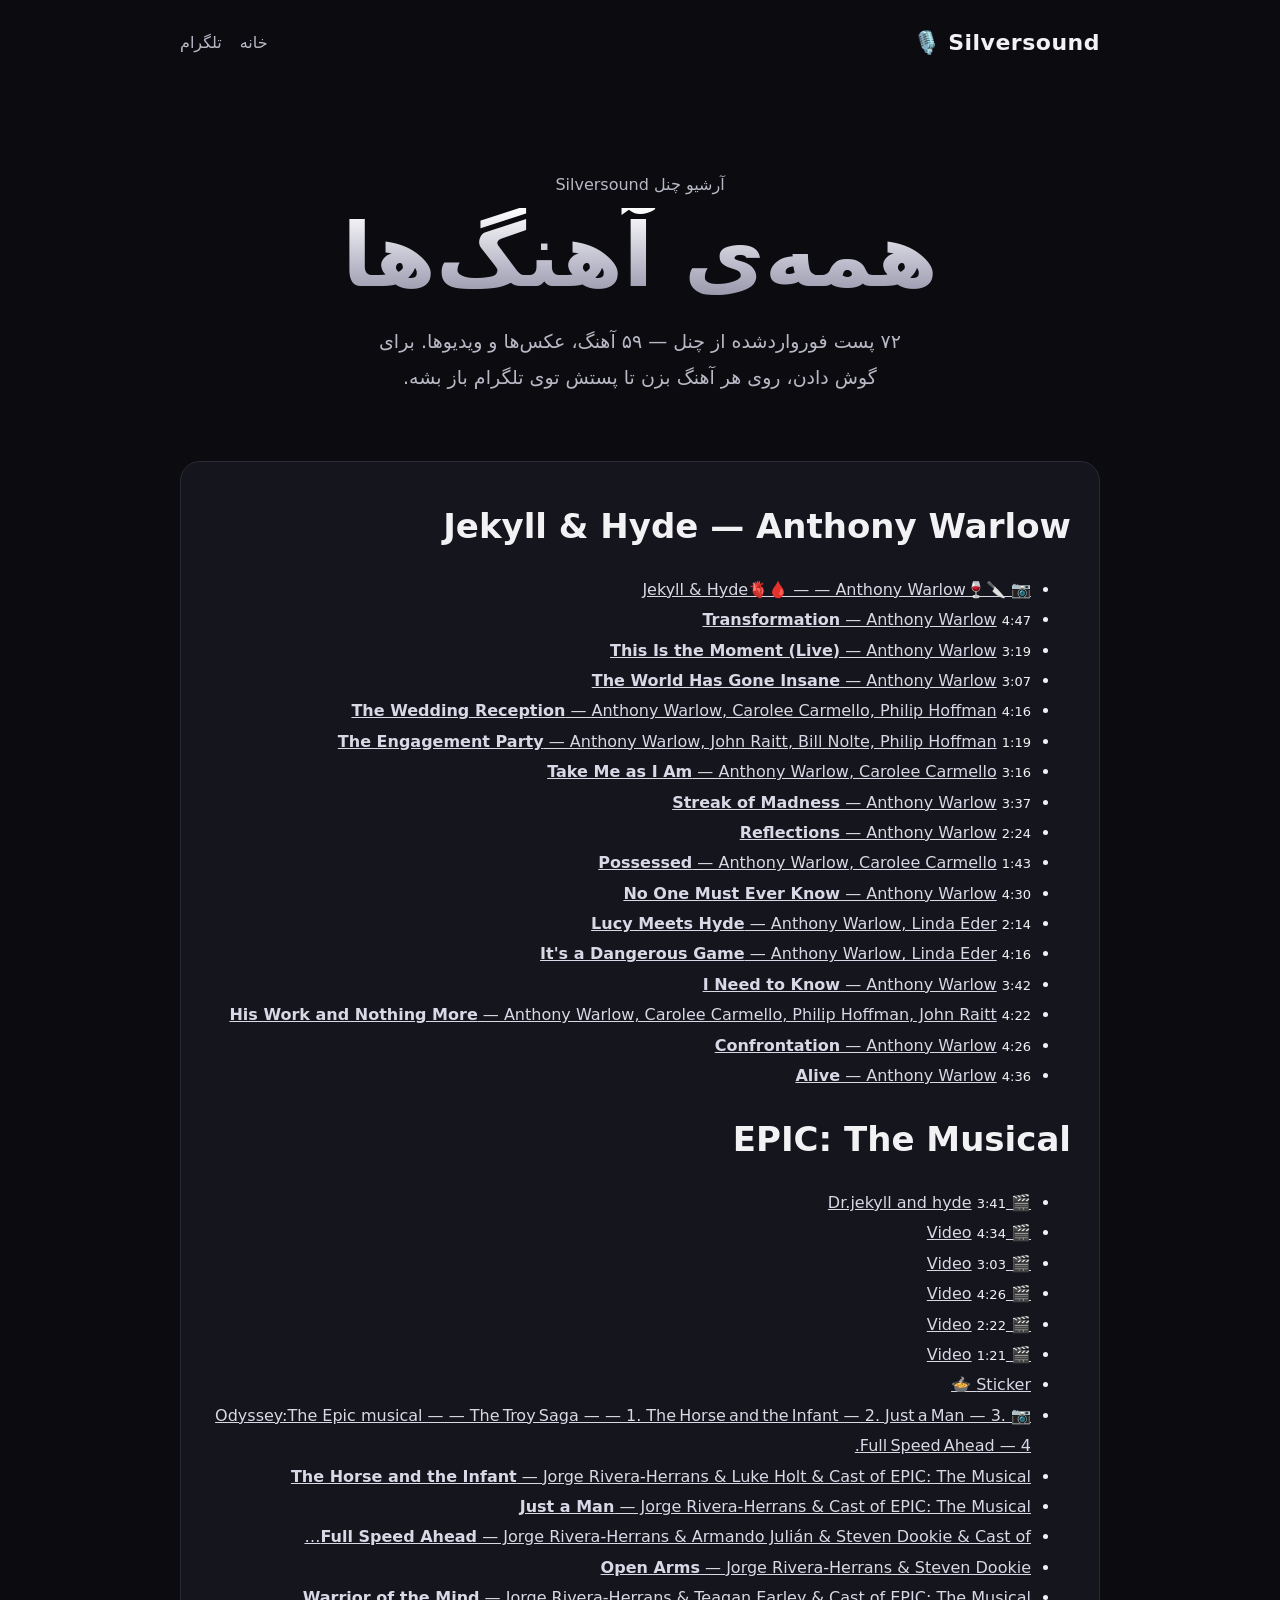
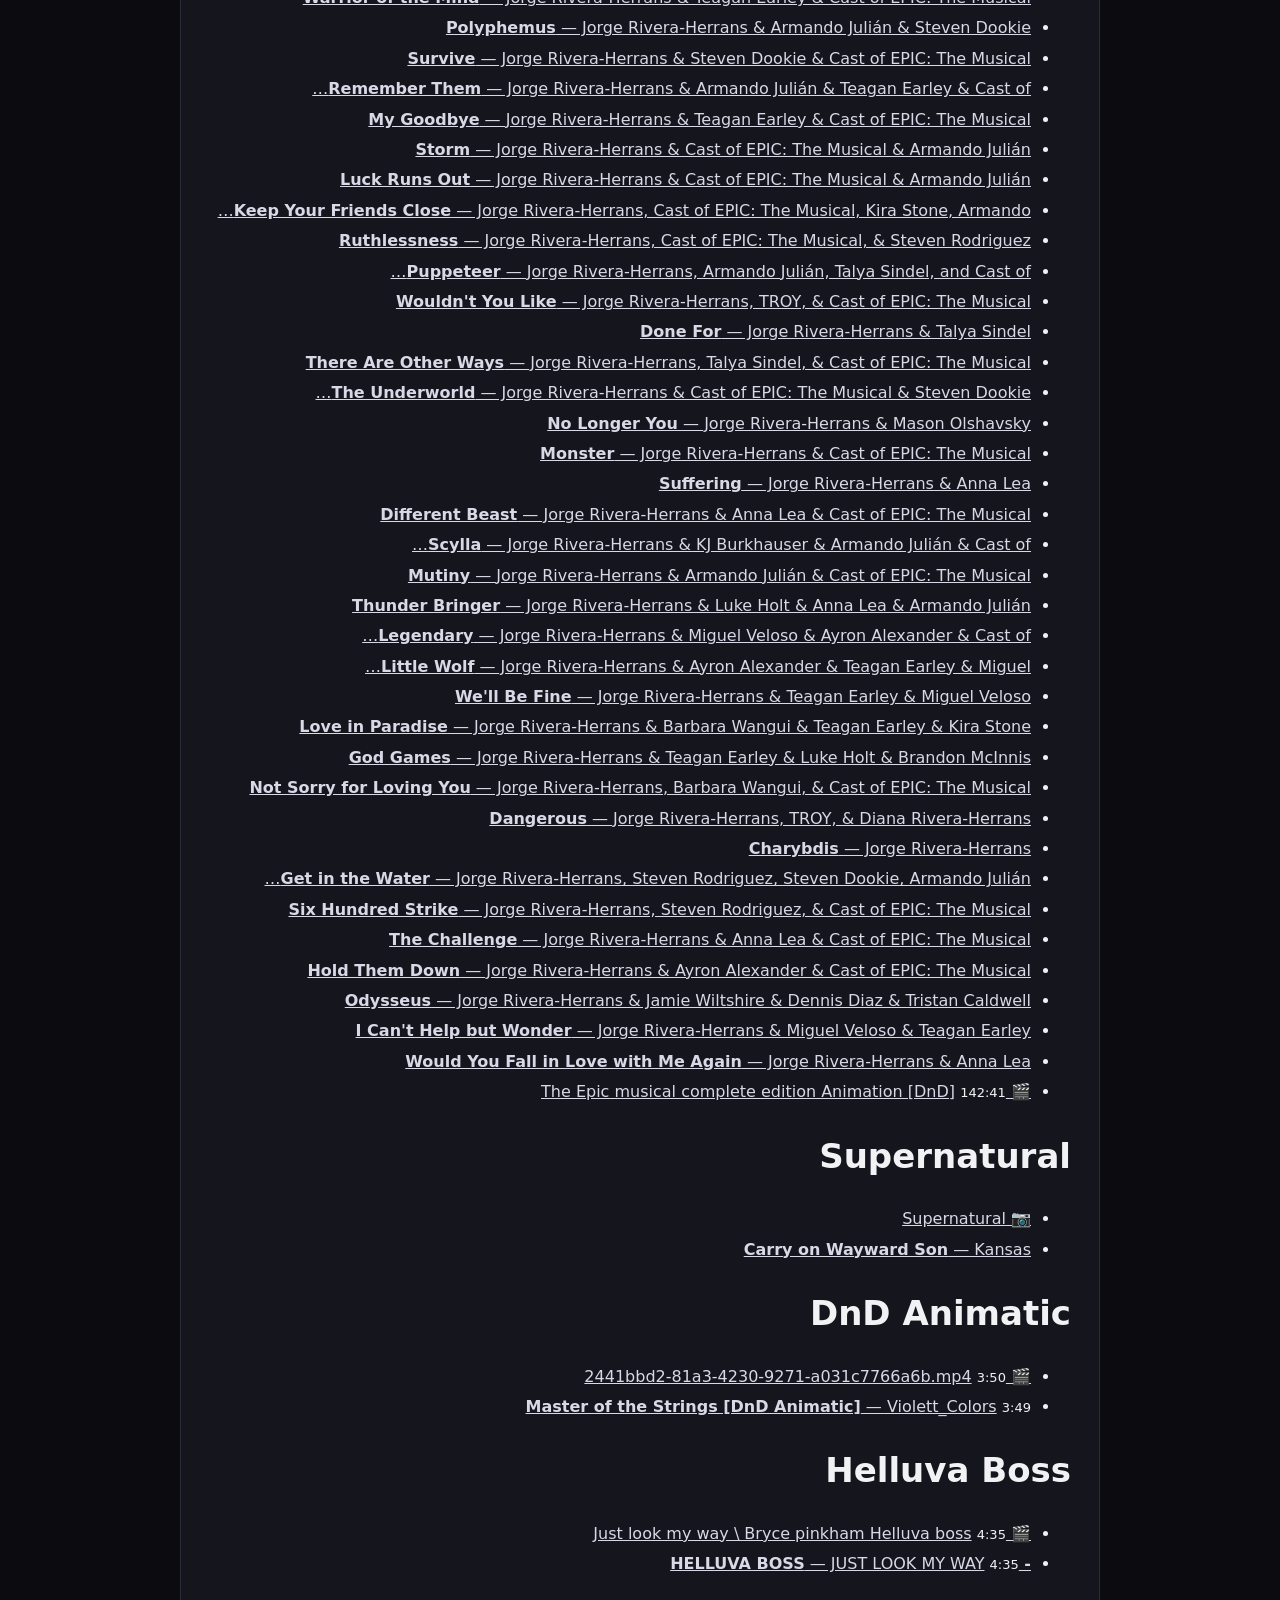
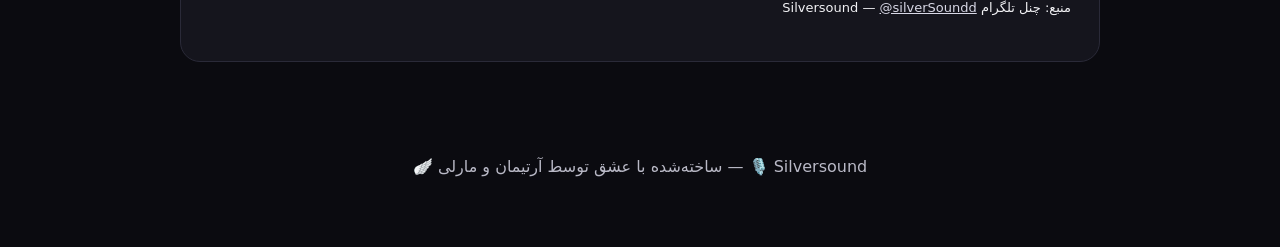
==== archive.html @ d31b0540 "Add Silversound archive: 72 channel posts, 59 songs" ====
<!DOCTYPE html>
<html lang="fa" dir="rtl">
<head>
  <meta charset="UTF-8">
  <meta name="viewport" content="width=device-width, initial-scale=1.0">
  <title>آرشیو Silversound 🎙️ — همه‌ی آهنگ‌های چنل</title>
  <meta name="description" content="Archive of Silversound Telegram channel: Jekyll & Hyde, EPIC: The Musical, Supernatural, Helluva Boss and more.">
  <link rel="stylesheet" href="styles.css">
</head>
<body>
  <header class="top">
    <div class="brand">Silversound <span>🎙️</span></div>
    <nav>
      <a href="index.html">خانه</a>
      <a href="https://t.me/silverSoundd" target="_blank" rel="noopener">تلگرام</a>
    </nav>
  </header>
  <main>
    <section class="hero">
      <p class="eyebrow">آرشیو چنل Silversound</p>
      <h1>همه‌ی آهنگ‌ها</h1>
      <p class="tagline">۷۲ پست فورواردشده از چنل — ۵۹ آهنگ، عکس‌ها و ویدیوها. برای گوش دادن، روی هر آهنگ بزن تا پستش توی تلگرام باز بشه.</p>
    </section>
    <section class="card">
<h2>Jekyll &amp; Hyde — Anthony Warlow</h2>
<ul class="songs">
<li><a href="https://t.me/silverSoundd/84" target="_blank" rel="noopener">📷 🔪🍷Jekyll &amp; Hyde🫀🩸 —  — Anthony Warlow</a></li>
<li><a href="https://t.me/silverSoundd/85" target="_blank" rel="noopener"><strong>Transformation</strong> — Anthony Warlow</a> <span class="muted">4:47</span></li>
<li><a href="https://t.me/silverSoundd/86" target="_blank" rel="noopener"><strong>This Is the Moment (Live)</strong> — Anthony Warlow</a> <span class="muted">3:19</span></li>
<li><a href="https://t.me/silverSoundd/87" target="_blank" rel="noopener"><strong>The World Has Gone Insane</strong> — Anthony Warlow</a> <span class="muted">3:07</span></li>
<li><a href="https://t.me/silverSoundd/88" target="_blank" rel="noopener"><strong>The Wedding Reception</strong> — Anthony Warlow, Carolee Carmello, Philip Hoffman</a> <span class="muted">4:16</span></li>
<li><a href="https://t.me/silverSoundd/89" target="_blank" rel="noopener"><strong>The Engagement Party</strong> — Anthony Warlow, John Raitt, Bill Nolte, Philip Hoffman</a> <span class="muted">1:19</span></li>
<li><a href="https://t.me/silverSoundd/90" target="_blank" rel="noopener"><strong>Take Me as I Am</strong> — Anthony Warlow, Carolee Carmello</a> <span class="muted">3:16</span></li>
<li><a href="https://t.me/silverSoundd/91" target="_blank" rel="noopener"><strong>Streak of Madness</strong> — Anthony Warlow</a> <span class="muted">3:37</span></li>
<li><a href="https://t.me/silverSoundd/92" target="_blank" rel="noopener"><strong>Reflections</strong> — Anthony Warlow</a> <span class="muted">2:24</span></li>
<li><a href="https://t.me/silverSoundd/93" target="_blank" rel="noopener"><strong>Possessed</strong> — Anthony Warlow, Carolee Carmello</a> <span class="muted">1:43</span></li>
<li><a href="https://t.me/silverSoundd/94" target="_blank" rel="noopener"><strong>No One Must Ever Know</strong> — Anthony Warlow</a> <span class="muted">4:30</span></li>
<li><a href="https://t.me/silverSoundd/95" target="_blank" rel="noopener"><strong>Lucy Meets Hyde</strong> — Anthony Warlow, Linda Eder</a> <span class="muted">2:14</span></li>
<li><a href="https://t.me/silverSoundd/96" target="_blank" rel="noopener"><strong>It&#x27;s a Dangerous Game</strong> — Anthony Warlow, Linda Eder</a> <span class="muted">4:16</span></li>
<li><a href="https://t.me/silverSoundd/97" target="_blank" rel="noopener"><strong>I Need to Know</strong> — Anthony Warlow</a> <span class="muted">3:42</span></li>
<li><a href="https://t.me/silverSoundd/98" target="_blank" rel="noopener"><strong>His Work and Nothing More</strong> — Anthony Warlow, Carolee Carmello, Philip Hoffman, John Raitt</a> <span class="muted">4:22</span></li>
<li><a href="https://t.me/silverSoundd/99" target="_blank" rel="noopener"><strong>Confrontation</strong> — Anthony Warlow</a> <span class="muted">4:26</span></li>
<li><a href="https://t.me/silverSoundd/100" target="_blank" rel="noopener"><strong>Alive</strong> — Anthony Warlow</a> <span class="muted">4:36</span></li>
</ul>
<h2>EPIC: The Musical</h2>
<ul class="songs">
<li><a href="https://t.me/silverSoundd/102" target="_blank" rel="noopener">🎬 Dr.jekyll and hyde</a> <span class="muted">3:41</span></li>
<li><a href="https://t.me/silverSoundd/103" target="_blank" rel="noopener">🎬 Video</a> <span class="muted">4:34</span></li>
<li><a href="https://t.me/silverSoundd/104" target="_blank" rel="noopener">🎬 Video</a> <span class="muted">3:03</span></li>
<li><a href="https://t.me/silverSoundd/105" target="_blank" rel="noopener">🎬 Video</a> <span class="muted">4:26</span></li>
<li><a href="https://t.me/silverSoundd/106" target="_blank" rel="noopener">🎬 Video</a> <span class="muted">2:22</span></li>
<li><a href="https://t.me/silverSoundd/107" target="_blank" rel="noopener">🎬 Video</a> <span class="muted">1:21</span></li>
<li><a href="https://t.me/silverSoundd/108" target="_blank" rel="noopener">Sticker 🍲</a></li>
<li><a href="https://t.me/silverSoundd/109" target="_blank" rel="noopener">📷 Odyssey:The Epic musical  —  — The Troy Saga —  — 1. The Horse and the Infant — 2. Just a Man — 3. Full Speed Ahead — 4.</a></li>
<li><a href="https://t.me/silverSoundd/110" target="_blank" rel="noopener"><strong>The Horse and the Infant</strong> — Jorge Rivera-Herrans &amp; Luke Holt &amp; Cast of EPIC: The Musical</a> <span class="muted"></span></li>
<li><a href="https://t.me/silverSoundd/111" target="_blank" rel="noopener"><strong>Just a Man</strong> — Jorge Rivera-Herrans &amp; Cast of EPIC: The Musical</a> <span class="muted"></span></li>
<li><a href="https://t.me/silverSoundd/112" target="_blank" rel="noopener"><strong>Full Speed Ahead</strong> — Jorge Rivera-Herrans &amp; Armando Julián &amp; Steven Dookie &amp; Cast of…</a> <span class="muted"></span></li>
<li><a href="https://t.me/silverSoundd/113" target="_blank" rel="noopener"><strong>Open Arms</strong> — Jorge Rivera-Herrans &amp; Steven Dookie</a> <span class="muted"></span></li>
<li><a href="https://t.me/silverSoundd/114" target="_blank" rel="noopener"><strong>Warrior of the Mind</strong> — Jorge Rivera-Herrans &amp; Teagan Earley &amp; Cast of EPIC: The Musical</a> <span class="muted"></span></li>
<li><a href="https://t.me/silverSoundd/115" target="_blank" rel="noopener"><strong>Polyphemus</strong> — Jorge Rivera-Herrans &amp; Armando Julián &amp; Steven Dookie</a> <span class="muted"></span></li>
<li><a href="https://t.me/silverSoundd/116" target="_blank" rel="noopener"><strong>Survive</strong> — Jorge Rivera-Herrans &amp; Steven Dookie &amp; Cast of EPIC: The Musical</a> <span class="muted"></span></li>
<li><a href="https://t.me/silverSoundd/117" target="_blank" rel="noopener"><strong>Remember Them</strong> — Jorge Rivera-Herrans &amp; Armando Julián &amp; Teagan Earley &amp; Cast of…</a> <span class="muted"></span></li>
<li><a href="https://t.me/silverSoundd/118" target="_blank" rel="noopener"><strong>My Goodbye</strong> — Jorge Rivera-Herrans &amp; Teagan Earley &amp; Cast of EPIC: The Musical</a> <span class="muted"></span></li>
<li><a href="https://t.me/silverSoundd/119" target="_blank" rel="noopener"><strong>Storm</strong> — Jorge Rivera-Herrans &amp; Cast of EPIC: The Musical &amp; Armando Julián</a> <span class="muted"></span></li>
<li><a href="https://t.me/silverSoundd/120" target="_blank" rel="noopener"><strong>Luck Runs Out</strong> — Jorge Rivera-Herrans &amp; Cast of EPIC: The Musical &amp; Armando Julián</a> <span class="muted"></span></li>
<li><a href="https://t.me/silverSoundd/121" target="_blank" rel="noopener"><strong>Keep Your Friends Close</strong> — Jorge Rivera-Herrans, Cast of EPIC: The Musical, Kira Stone, Armando…</a> <span class="muted"></span></li>
<li><a href="https://t.me/silverSoundd/122" target="_blank" rel="noopener"><strong>Ruthlessness</strong> — Jorge Rivera-Herrans, Cast of EPIC: The Musical, &amp; Steven Rodriguez</a> <span class="muted"></span></li>
<li><a href="https://t.me/silverSoundd/123" target="_blank" rel="noopener"><strong>Puppeteer</strong> — Jorge Rivera-Herrans, Armando Julián, Talya Sindel, and Cast of…</a> <span class="muted"></span></li>
<li><a href="https://t.me/silverSoundd/124" target="_blank" rel="noopener"><strong>Wouldn&#x27;t You Like</strong> — Jorge Rivera-Herrans, TROY, &amp; Cast of EPIC: The Musical</a> <span class="muted"></span></li>
<li><a href="https://t.me/silverSoundd/125" target="_blank" rel="noopener"><strong>Done For</strong> — Jorge Rivera-Herrans &amp; Talya Sindel</a> <span class="muted"></span></li>
<li><a href="https://t.me/silverSoundd/126" target="_blank" rel="noopener"><strong>There Are Other Ways</strong> — Jorge Rivera-Herrans, Talya Sindel, &amp; Cast of EPIC: The Musical</a> <span class="muted"></span></li>
<li><a href="https://t.me/silverSoundd/127" target="_blank" rel="noopener"><strong>The Underworld</strong> — Jorge Rivera-Herrans &amp; Cast of EPIC: The Musical &amp; Steven Dookie…</a> <span class="muted"></span></li>
<li><a href="https://t.me/silverSoundd/128" target="_blank" rel="noopener"><strong>No Longer You</strong> — Jorge Rivera-Herrans &amp; Mason Olshavsky</a> <span class="muted"></span></li>
<li><a href="https://t.me/silverSoundd/129" target="_blank" rel="noopener"><strong>Monster</strong> — Jorge Rivera-Herrans &amp; Cast of EPIC: The Musical</a> <span class="muted"></span></li>
<li><a href="https://t.me/silverSoundd/130" target="_blank" rel="noopener"><strong>Suffering</strong> — Jorge Rivera-Herrans &amp; Anna Lea</a> <span class="muted"></span></li>
<li><a href="https://t.me/silverSoundd/131" target="_blank" rel="noopener"><strong>Different Beast</strong> — Jorge Rivera-Herrans &amp; Anna Lea &amp; Cast of EPIC: The Musical</a> <span class="muted"></span></li>
<li><a href="https://t.me/silverSoundd/132" target="_blank" rel="noopener"><strong>Scylla</strong> — Jorge Rivera-Herrans &amp; KJ Burkhauser &amp; Armando Julián &amp; Cast of…</a> <span class="muted"></span></li>
<li><a href="https://t.me/silverSoundd/133" target="_blank" rel="noopener"><strong>Mutiny</strong> — Jorge Rivera-Herrans &amp; Armando Julián &amp; Cast of EPIC: The Musical</a> <span class="muted"></span></li>
<li><a href="https://t.me/silverSoundd/134" target="_blank" rel="noopener"><strong>Thunder Bringer</strong> — Jorge Rivera-Herrans &amp; Luke Holt &amp; Anna Lea &amp; Armando Julián</a> <span class="muted"></span></li>
<li><a href="https://t.me/silverSoundd/135" target="_blank" rel="noopener"><strong>Legendary</strong> — Jorge Rivera-Herrans &amp; Miguel Veloso &amp; Ayron Alexander &amp; Cast of…</a> <span class="muted"></span></li>
<li><a href="https://t.me/silverSoundd/136" target="_blank" rel="noopener"><strong>Little Wolf</strong> — Jorge Rivera-Herrans &amp; Ayron Alexander &amp; Teagan Earley &amp; Miguel…</a> <span class="muted"></span></li>
<li><a href="https://t.me/silverSoundd/137" target="_blank" rel="noopener"><strong>We&#x27;ll Be Fine</strong> — Jorge Rivera-Herrans &amp; Teagan Earley &amp; Miguel Veloso</a> <span class="muted"></span></li>
<li><a href="https://t.me/silverSoundd/138" target="_blank" rel="noopener"><strong>Love in Paradise</strong> — Jorge Rivera-Herrans &amp; Barbara Wangui &amp; Teagan Earley &amp; Kira Stone</a> <span class="muted"></span></li>
<li><a href="https://t.me/silverSoundd/139" target="_blank" rel="noopener"><strong>God Games</strong> — Jorge Rivera-Herrans &amp; Teagan Earley &amp; Luke Holt &amp; Brandon McInnis</a> <span class="muted"></span></li>
<li><a href="https://t.me/silverSoundd/140" target="_blank" rel="noopener"><strong>Not Sorry for Loving You</strong> — Jorge Rivera-Herrans, Barbara Wangui, &amp; Cast of EPIC: The Musical</a> <span class="muted"></span></li>
<li><a href="https://t.me/silverSoundd/141" target="_blank" rel="noopener"><strong>Dangerous</strong> — Jorge Rivera-Herrans, TROY, &amp; Diana Rivera-Herrans</a> <span class="muted"></span></li>
<li><a href="https://t.me/silverSoundd/142" target="_blank" rel="noopener"><strong>Charybdis</strong> — Jorge Rivera-Herrans</a> <span class="muted"></span></li>
<li><a href="https://t.me/silverSoundd/143" target="_blank" rel="noopener"><strong>Get in the Water</strong> — Jorge Rivera-Herrans, Steven Rodriguez, Steven Dookie, Armando Julián…</a> <span class="muted"></span></li>
<li><a href="https://t.me/silverSoundd/144" target="_blank" rel="noopener"><strong>Six Hundred Strike</strong> — Jorge Rivera-Herrans, Steven Rodriguez, &amp; Cast of EPIC: The Musical</a> <span class="muted"></span></li>
<li><a href="https://t.me/silverSoundd/145" target="_blank" rel="noopener"><strong>The Challenge</strong> — Jorge Rivera-Herrans &amp; Anna Lea &amp; Cast of EPIC: The Musical</a> <span class="muted"></span></li>
<li><a href="https://t.me/silverSoundd/146" target="_blank" rel="noopener"><strong>Hold Them Down</strong> — Jorge Rivera-Herrans &amp; Ayron Alexander &amp; Cast of EPIC: The Musical</a> <span class="muted"></span></li>
<li><a href="https://t.me/silverSoundd/147" target="_blank" rel="noopener"><strong>Odysseus</strong> — Jorge Rivera-Herrans &amp; Jamie Wiltshire &amp; Dennis Diaz &amp; Tristan Caldwell</a> <span class="muted"></span></li>
<li><a href="https://t.me/silverSoundd/148" target="_blank" rel="noopener"><strong>I Can&#x27;t Help but Wonder</strong> — Jorge Rivera-Herrans &amp; Miguel Veloso &amp; Teagan Earley</a> <span class="muted"></span></li>
<li><a href="https://t.me/silverSoundd/149" target="_blank" rel="noopener"><strong>Would You Fall in Love with Me Again</strong> — Jorge Rivera-Herrans &amp; Anna Lea</a> <span class="muted"></span></li>
<li><a href="https://t.me/silverSoundd/150" target="_blank" rel="noopener">🎬 The Epic musical complete edition
Animation [DnD]</a> <span class="muted">142:41</span></li>
</ul>
<h2>Supernatural</h2>
<ul class="songs">
<li><a href="https://t.me/silverSoundd/233" target="_blank" rel="noopener">📷 Supernatural</a></li>
<li><a href="https://t.me/silverSoundd/234" target="_blank" rel="noopener"><strong>Carry on Wayward Son</strong> — Kansas</a> <span class="muted"></span></li>
</ul>
<h2>DnD Animatic</h2>
<ul class="songs">
<li><a href="https://t.me/silverSoundd/237" target="_blank" rel="noopener">🎬 2441bbd2-81a3-4230-9271-a031c7766a6b.mp4</a> <span class="muted">3:50</span></li>
<li><a href="https://t.me/silverSoundd/238" target="_blank" rel="noopener"><strong>Master of the Strings [DnD Animatic]</strong> — Violett_Colors</a> <span class="muted">3:49</span></li>
</ul>
<h2>Helluva Boss</h2>
<ul class="songs">
<li><a href="https://t.me/silverSoundd/246" target="_blank" rel="noopener">🎬 Just look my way \ Bryce pinkham
Helluva boss</a> <span class="muted">4:35</span></li>
<li><a href="https://t.me/silverSoundd/247" target="_blank" rel="noopener"><strong>- HELLUVA BOSS</strong> — JUST LOOK MY WAY</a> <span class="muted">4:35</span></li>
</ul>
      <p class="muted">منبع: چنل تلگرام Silversound — <a href="https://t.me/silverSoundd" target="_blank" rel="noopener">@silverSoundd</a></p>
    </section>
  </main>
  <footer>
    <p>Silversound 🎙️ — ساخته‌شده با عشق توسط آرتیمان و مارلی 🪽</p>
  </footer>
</body>
</html>
---- styles.css ----
:root {
  --bg: #0b0b10;
  --surface: #15151d;
  --surface-2: #1d1d28;
  --text: #f2f2f5;
  --muted: #b9b9c6;
  --silver: #c9c9d4;
  --accent: #d8d8e6;
  --line: #2a2a38;
}

* { box-sizing: border-box; }
body {
  margin: 0;
  background: radial-gradient(900px 500px at 50% -10%, #2a2a3d 0%, var(--bg) 55%);
  color: var(--text);
  font-family: Tahoma, "Segoe UI", system-ui, -apple-system, sans-serif;
  line-height: 1.9;
}
a { color: var(--accent); }
.top {
  max-width: 960px;
  margin: 0 auto;
  padding: 22px 20px;
  display: flex;
  justify-content: space-between;
  align-items: center;
  gap: 16px;
  flex-wrap: wrap;
}
.brand { font-size: 22px; font-weight: 800; letter-spacing: .5px; }
nav { display: flex; gap: 18px; flex-wrap: wrap; }
nav a { color: var(--muted); text-decoration: none; }
nav a:hover { color: var(--text); }
main { max-width: 960px; margin: 0 auto; padding: 20px; }
.hero { text-align: center; padding: 64px 12px 48px; }
.eyebrow { color: var(--muted); margin: 0 0 8px; }
h1 {
  margin: 0;
  font-size: clamp(48px, 10vw, 88px);
  line-height: 1.1;
  background: linear-gradient(180deg, #fff, #b9b9c9 60%, #8f8fa3);
  -webkit-background-clip: text;
  background-clip: text;
  color: transparent;
}
.tagline { color: var(--muted); font-size: 19px; max-width: 560px; margin: 18px auto 0; }
.actions { display: flex; gap: 12px; justify-content: center; flex-wrap: wrap; margin-top: 28px; }
.btn {
  display: inline-block;
  padding: 11px 20px;
  border: 1px solid var(--line);
  border-radius: 999px;
  background: var(--surface);
  color: var(--text);
  text-decoration: none;
  font-weight: 700;
}
.btn.primary { background: #e8e8f2; color: #111; border-color: #e8e8f2; }
.card {
  background: var(--surface);
  border: 1px solid var(--line);
  border-radius: 20px;
  padding: 28px;
  margin: 18px 0;
}
.card h2 { margin: 4px 0; font-size: 34px; }
.artist { color: var(--muted); font-size: 19px; margin-top: 0; }
.label { color: var(--silver); margin: 0; }
.grid { display: grid; grid-template-columns: repeat(auto-fit, minmax(240px, 1fr)); gap: 16px; }
.card.small { margin: 0; }
.card.small h3 { margin-top: 0; }
footer { text-align: center; color: var(--muted); padding: 36px 20px 48px; }
.muted { font-size: 13px; }
@media (max-width: 600px) {
  .hero { padding-top: 36px; }
  .card { padding: 22px; }
}
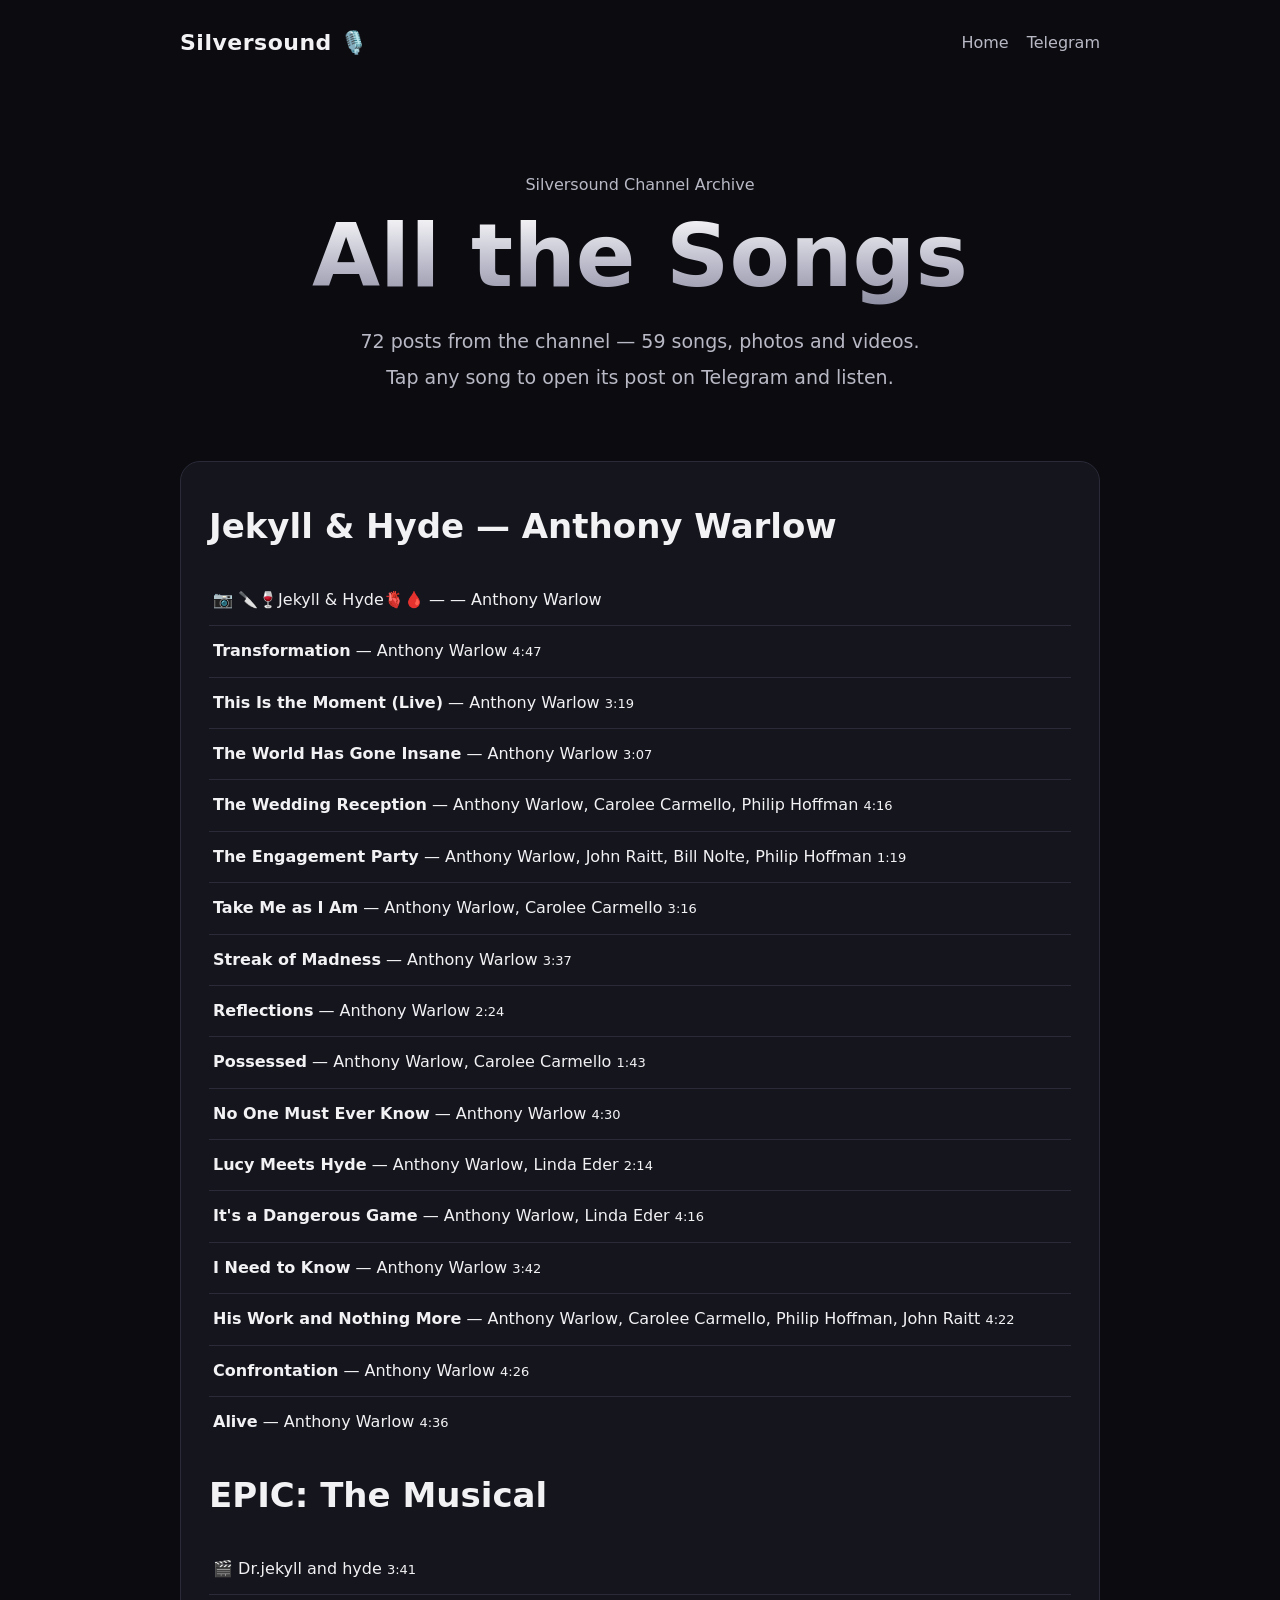
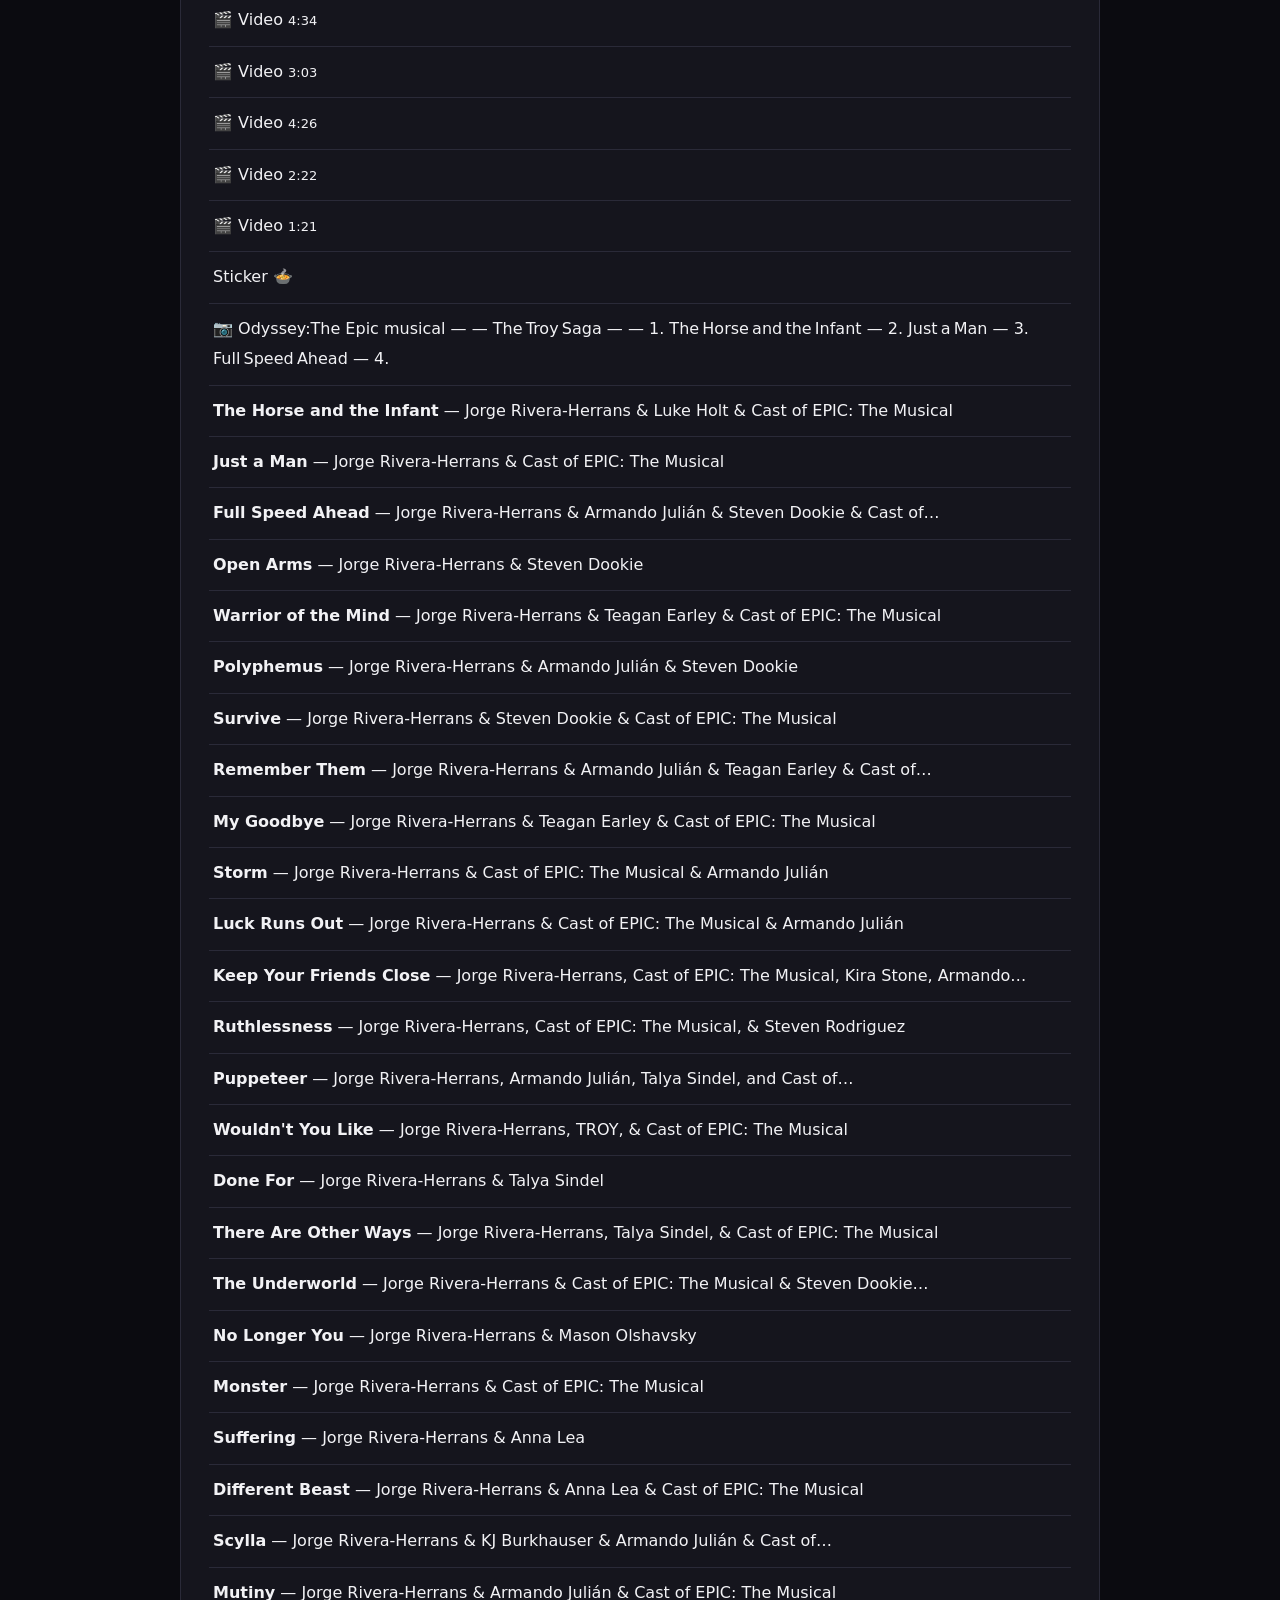
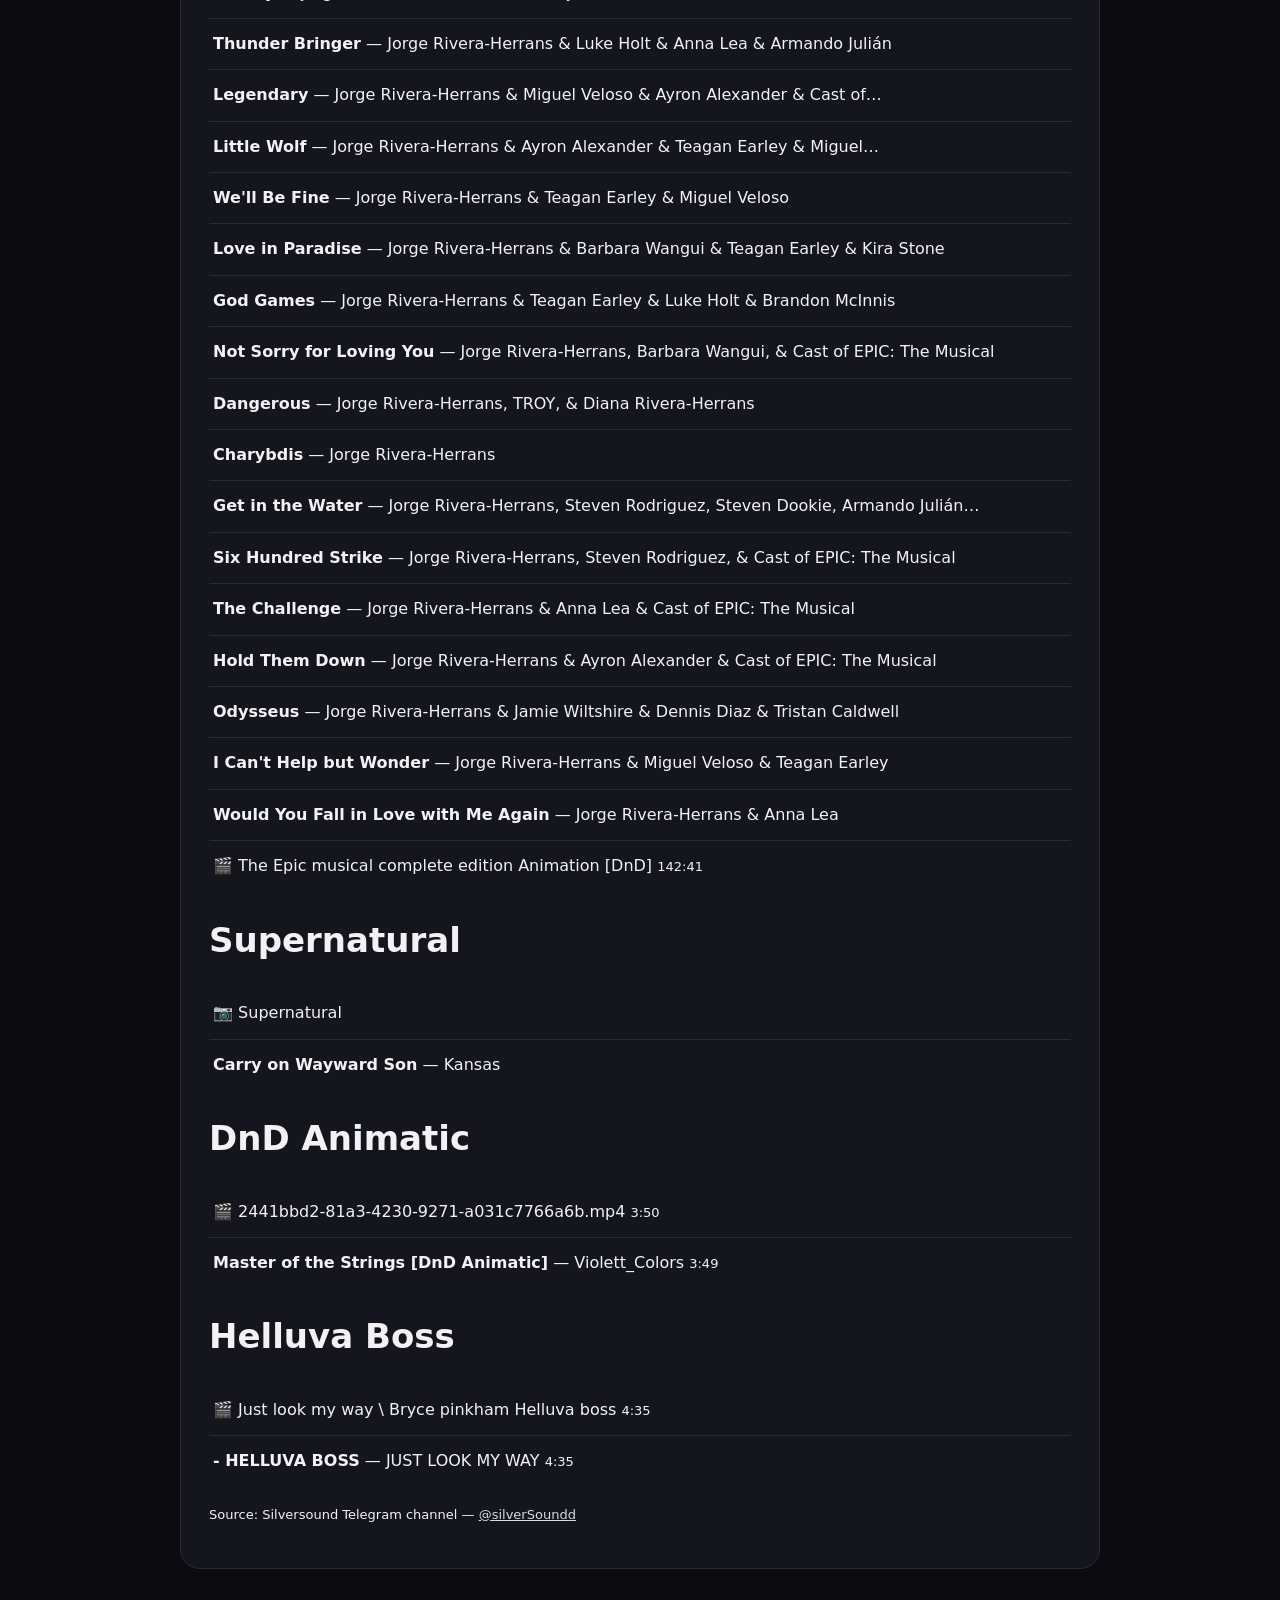
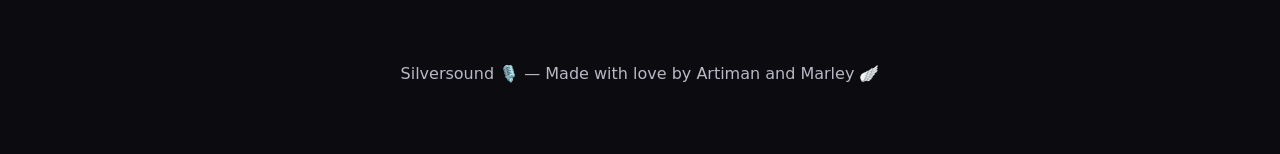
==== commit c53072f0: "English 3D animated site: archive.html" ====
--- a/archive.html
+++ b/archive.html
@@ -1,25 +1,28 @@
 <!DOCTYPE html>
-<html lang="fa" dir="rtl">
+<html lang="en" dir="ltr">
 <head>
   <meta charset="UTF-8">
   <meta name="viewport" content="width=device-width, initial-scale=1.0">
-  <title>آرشیو Silversound 🎙️ — همه‌ی آهنگ‌های چنل</title>
+  <title>Silversound Archive 🎙️ — All the Songs</title>
   <meta name="description" content="Archive of Silversound Telegram channel: Jekyll & Hyde, EPIC: The Musical, Supernatural, Helluva Boss and more.">
   <link rel="stylesheet" href="styles.css">
 </head>
 <body>
+  <div id="stars"></div>
+  <div class="orb orb-1"></div>
+  <div class="orb orb-2"></div>
   <header class="top">
     <div class="brand">Silversound <span>🎙️</span></div>
     <nav>
-      <a href="index.html">خانه</a>
-      <a href="https://t.me/silverSoundd" target="_blank" rel="noopener">تلگرام</a>
+      <a href="index.html">Home</a>
+      <a href="https://t.me/silverSoundd" target="_blank" rel="noopener">Telegram</a>
     </nav>
   </header>
   <main>
     <section class="hero">
-      <p class="eyebrow">آرشیو چنل Silversound</p>
-      <h1>همه‌ی آهنگ‌ها</h1>
-      <p class="tagline">۷۲ پست فورواردشده از چنل — ۵۹ آهنگ، عکس‌ها و ویدیوها. برای گوش دادن، روی هر آهنگ بزن تا پستش توی تلگرام باز بشه.</p>
+      <p class="eyebrow">Silversound Channel Archive</p>
+      <h1>All the Songs</h1>
+      <p class="tagline">72 posts from the channel — 59 songs, photos and videos. Tap any song to open its post on Telegram and listen.</p>
     </section>
     <section class="card">
 <h2>Jekyll &amp; Hyde — Anthony Warlow</h2>
@@ -111,11 +114,12 @@
 Helluva boss</a> <span class="muted">4:35</span></li>
 <li><a href="https://t.me/silverSoundd/247" target="_blank" rel="noopener"><strong>- HELLUVA BOSS</strong> — JUST LOOK MY WAY</a> <span class="muted">4:35</span></li>
 </ul>
-      <p class="muted">منبع: چنل تلگرام Silversound — <a href="https://t.me/silverSoundd" target="_blank" rel="noopener">@silverSoundd</a></p>
+      <p class="muted">Source: Silversound Telegram channel — <a href="https://t.me/silverSoundd" target="_blank" rel="noopener">@silverSoundd</a></p>
     </section>
   </main>
   <footer>
-    <p>Silversound 🎙️ — ساخته‌شده با عشق توسط آرتیمان و مارلی 🪽</p>
+    <p>Silversound 🎙️ — Made with love by Artiman and Marley 🪽</p>
   </footer>
+  <script src="script.js"></script>
 </body>
 </html>
--- a/styles.css
+++ b/styles.css
@@ -76,3 +76,9 @@
   .hero { padding-top: 36px; }
   .card { padding: 22px; }
 }
+
+.songs { list-style: none; padding: 0; }
+.songs li { padding: 10px 4px; border-bottom: 1px solid var(--line); }
+.songs li:last-child { border-bottom: none; }
+.songs a { text-decoration: none; color: var(--text); }
+.songs a:hover { color: var(--accent); text-decoration: underline; }
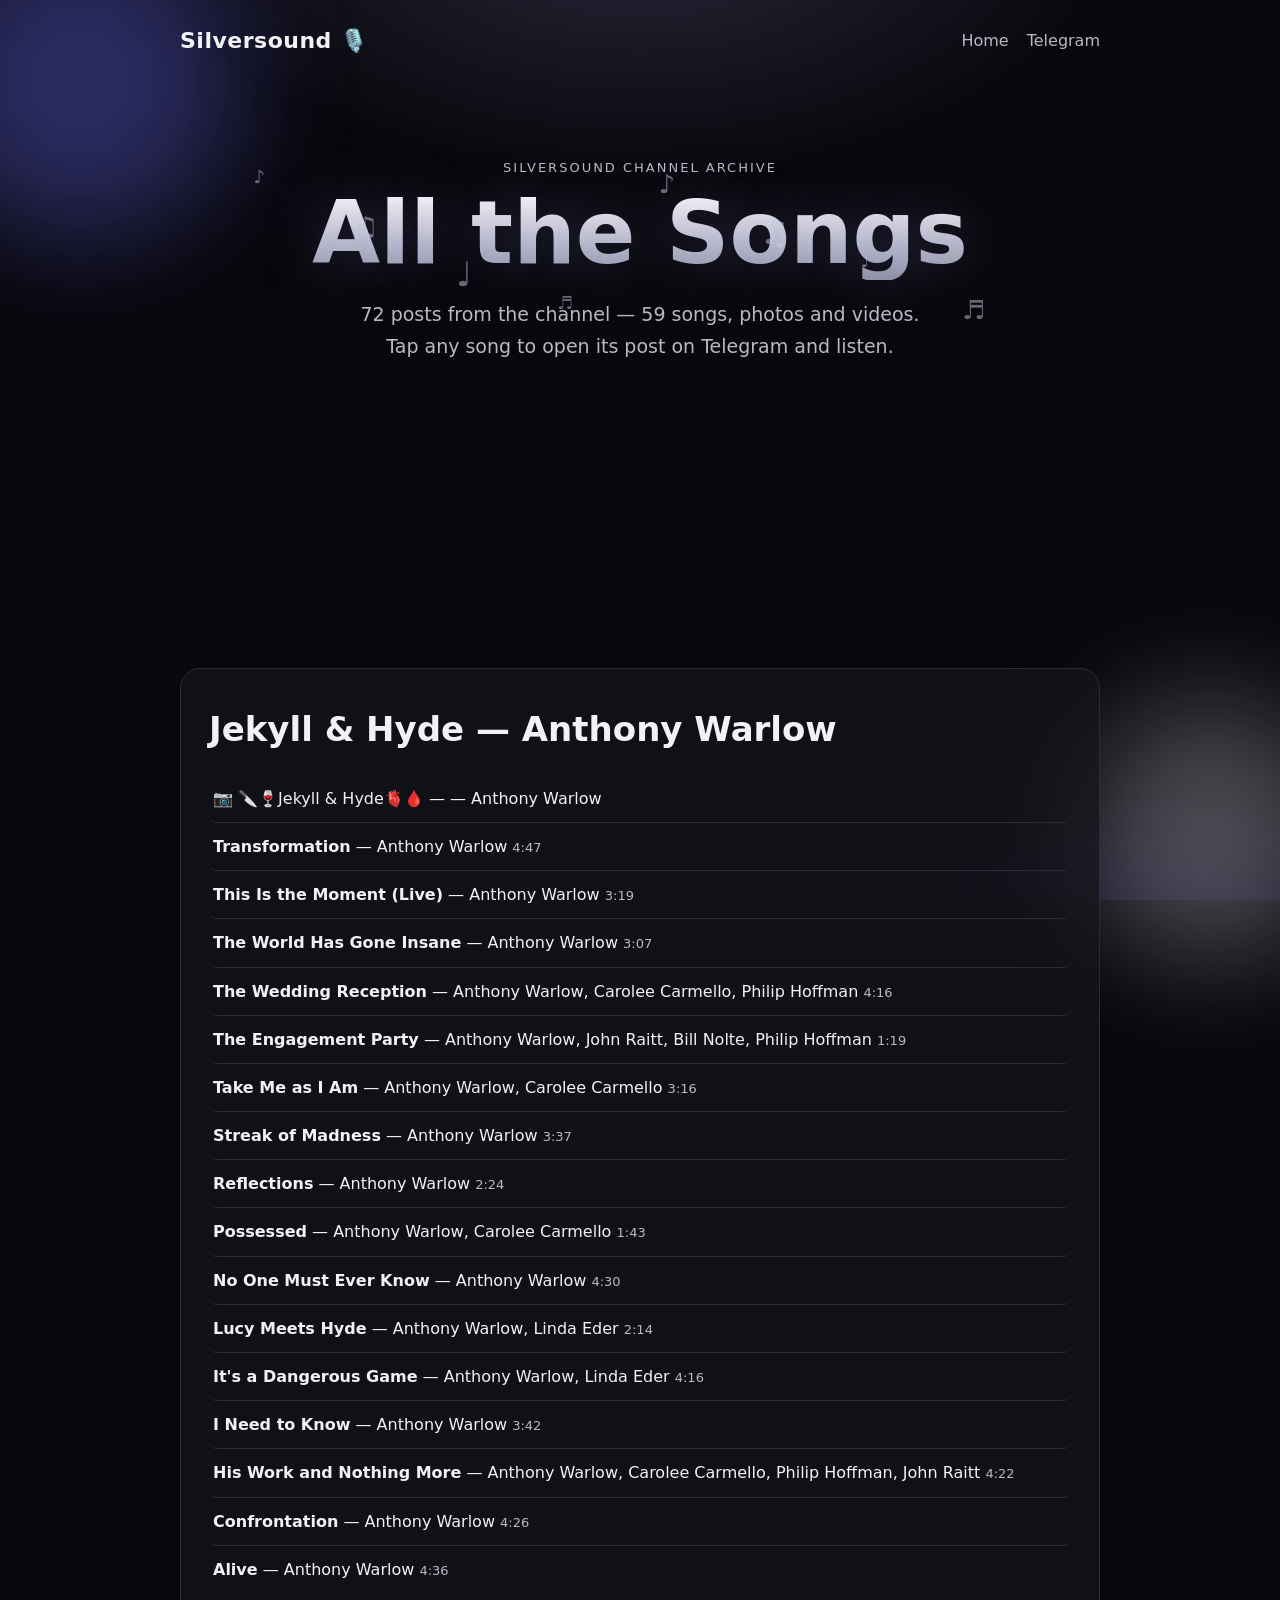
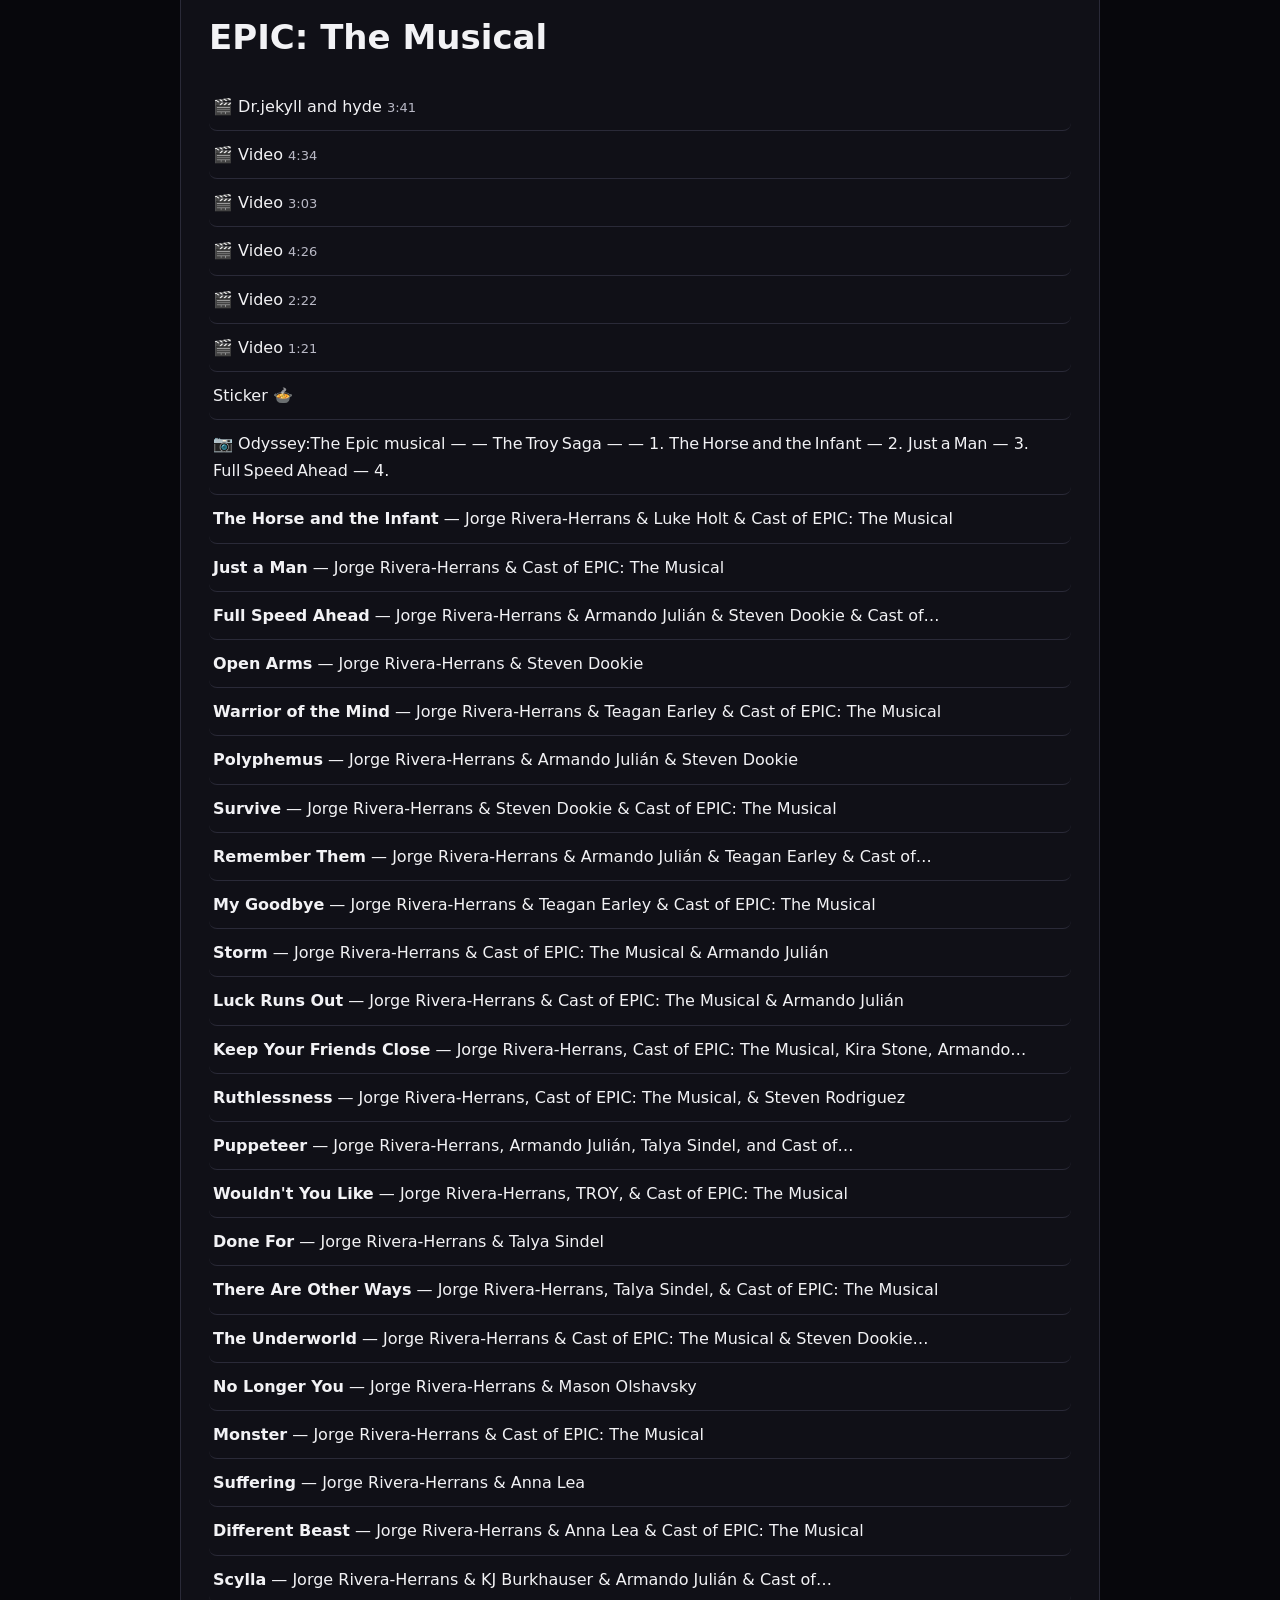
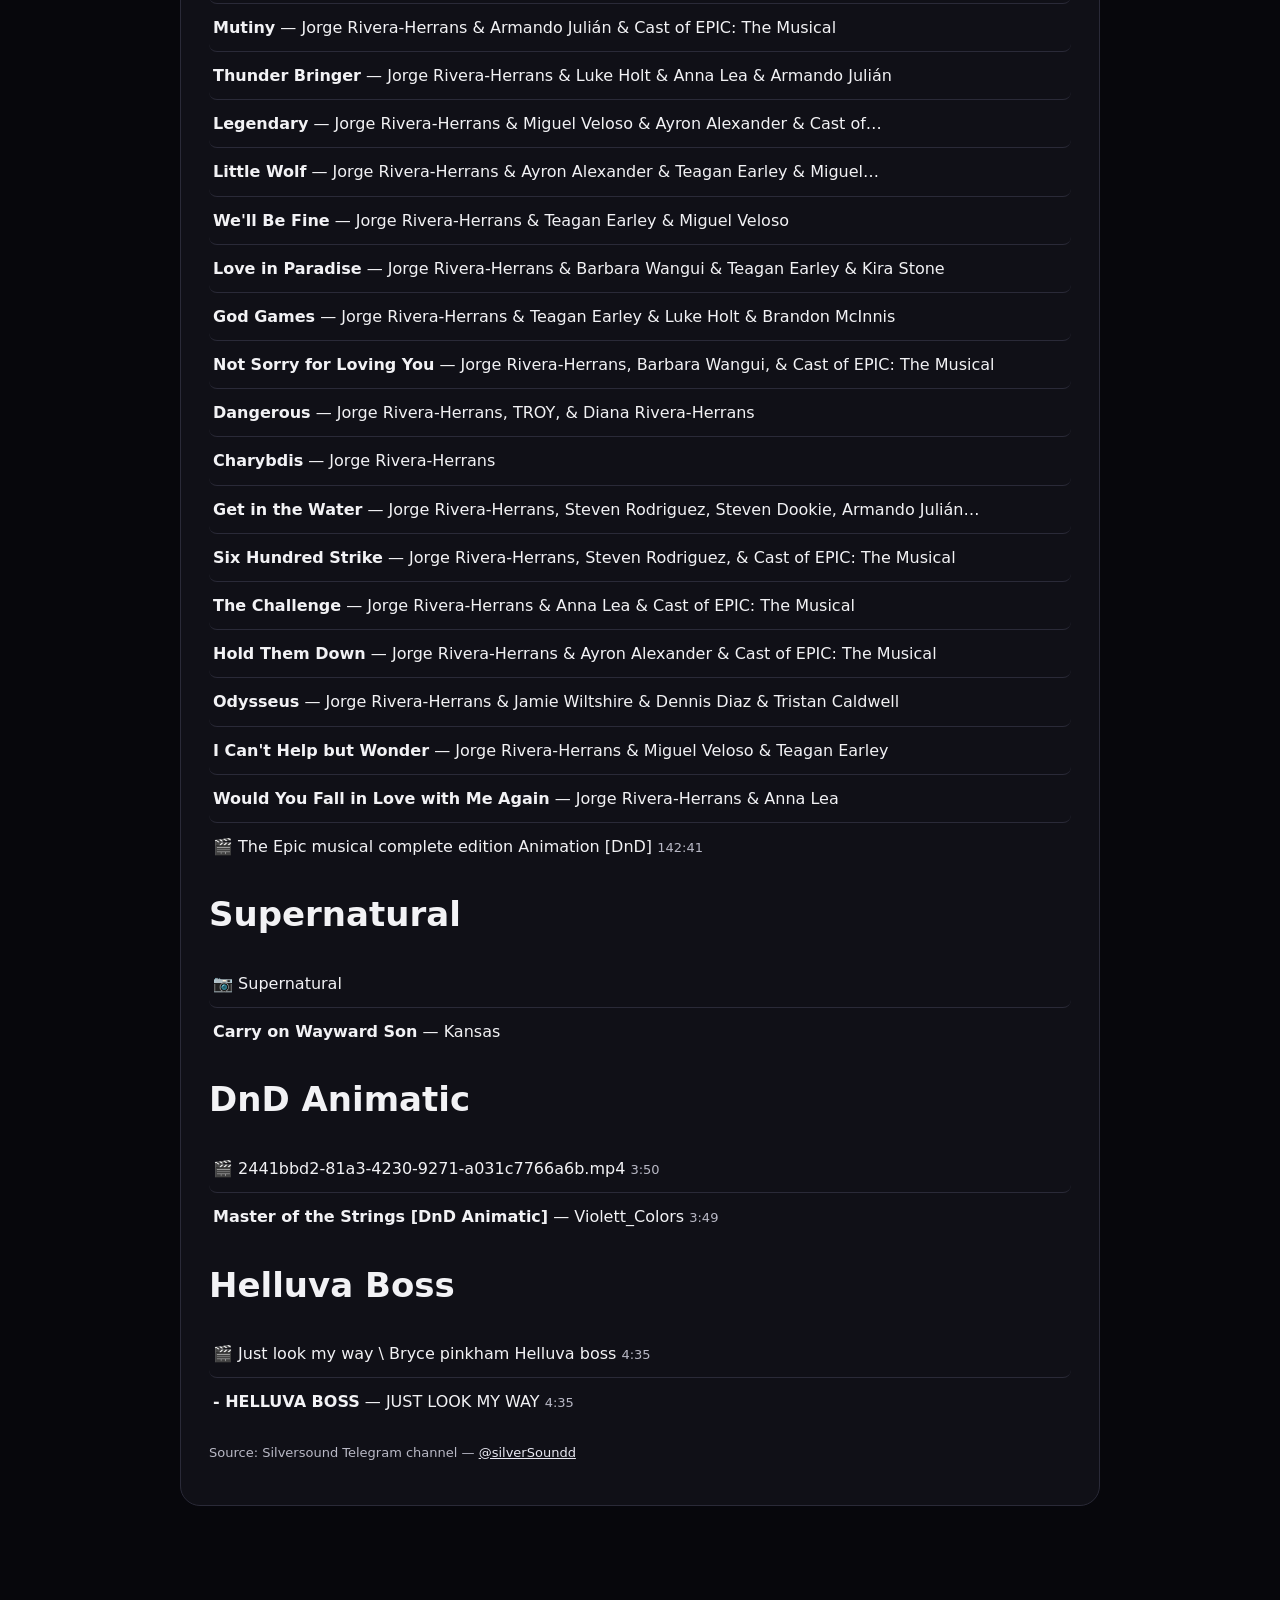
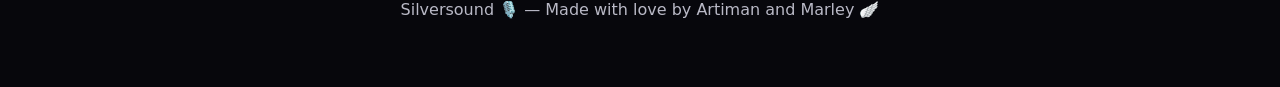
==== commit ca03b55f: "Three.js r186 scene and fixed colour scheme: archive.html" ====
--- a/archive.html
+++ b/archive.html
@@ -6,6 +6,14 @@
   <title>Silversound Archive 🎙️ — All the Songs</title>
   <meta name="description" content="Archive of Silversound Telegram channel: Jekyll & Hyde, EPIC: The Musical, Supernatural, Helluva Boss and more.">
   <link rel="stylesheet" href="styles.css">
+  <script type="importmap">
+  {
+    "imports": {
+      "three": "https://cdn.jsdelivr.net/npm/three@0.186.0/build/three.module.js",
+      "three/addons/": "https://cdn.jsdelivr.net/npm/three@0.186.0/examples/jsm/"
+    }
+  }
+  </script>
 </head>
 <body>
   <div id="stars"></div>
@@ -24,6 +32,7 @@
       <h1>All the Songs</h1>
       <p class="tagline">72 posts from the channel — 59 songs, photos and videos. Tap any song to open its post on Telegram and listen.</p>
     </section>
+    <div class="stage"><canvas id="scene" style="height:220px" aria-label="Spinning silver vinyl in 3D"></canvas></div>
     <section class="card">
 <h2>Jekyll &amp; Hyde — Anthony Warlow</h2>
 <ul class="songs">
@@ -121,5 +130,6 @@
     <p>Silversound 🎙️ — Made with love by Artiman and Marley 🪽</p>
   </footer>
   <script src="script.js"></script>
+  <script type="module" src="three-scene.js"></script>
 </body>
 </html>
--- a/styles.css
+++ b/styles.css
@@ -1,84 +1,124 @@
 :root {
-  --bg: #0b0b10;
-  --surface: #15151d;
+  --bg: #07070c;
+  --surface: rgba(21, 21, 29, 0.72);
   --surface-2: #1d1d28;
   --text: #f2f2f5;
   --muted: #b9b9c6;
   --silver: #c9c9d4;
-  --accent: #d8d8e6;
+  --accent: #e8e8f2;
   --line: #2a2a38;
+  --glow: #8f8fff;
 }
-
 * { box-sizing: border-box; }
+html { scroll-behavior: smooth; }
 body {
   margin: 0;
-  background: radial-gradient(900px 500px at 50% -10%, #2a2a3d 0%, var(--bg) 55%);
+  background: var(--bg);
   color: var(--text);
-  font-family: Tahoma, "Segoe UI", system-ui, -apple-system, sans-serif;
-  line-height: 1.9;
+  font-family: "Segoe UI", system-ui, -apple-system, Arial, sans-serif;
+  line-height: 1.7;
+  overflow-x: hidden;
+}
+#stars {
+  position: fixed; inset: 0; z-index: 0; pointer-events: none;
+  background:
+    radial-gradient(900px 500px at 50% -10%, #2a2a3d 0%, transparent 55%),
+    radial-gradient(600px 400px at 90% 110%, #1a1a3a 0%, transparent 50%);
+}
+.orb {
+  position: fixed; border-radius: 50%; filter: blur(60px); opacity: .35;
+  z-index: 0; pointer-events: none; animation: drift 18s ease-in-out infinite alternate;
+}
+.orb-1 { width: 320px; height: 320px; background: #6f6fff; top: -80px; left: -80px; }
+.orb-2 { width: 260px; height: 260px; background: #c9c9d4; bottom: -60px; right: -60px; animation-delay: -6s; }
+.orb-3 { width: 180px; height: 180px; background: #ff8fb3; top: 45%; left: 70%; animation-delay: -12s; opacity: .22; }
+@keyframes drift {
+  from { transform: translate3d(0, 0, 0) scale(1); }
+  to { transform: translate3d(40px, -30px, 0) scale(1.15); }
 }
 a { color: var(--accent); }
+.top, main, footer { position: relative; z-index: 1; }
 .top {
-  max-width: 960px;
-  margin: 0 auto;
-  padding: 22px 20px;
-  display: flex;
-  justify-content: space-between;
-  align-items: center;
-  gap: 16px;
-  flex-wrap: wrap;
+  max-width: 960px; margin: 0 auto; padding: 22px 20px;
+  display: flex; justify-content: space-between; align-items: center;
+  gap: 16px; flex-wrap: wrap;
 }
 .brand { font-size: 22px; font-weight: 800; letter-spacing: .5px; }
 nav { display: flex; gap: 18px; flex-wrap: wrap; }
-nav a { color: var(--muted); text-decoration: none; }
+nav a { color: var(--muted); text-decoration: none; transition: color .2s; }
 nav a:hover { color: var(--text); }
 main { max-width: 960px; margin: 0 auto; padding: 20px; }
-.hero { text-align: center; padding: 64px 12px 48px; }
-.eyebrow { color: var(--muted); margin: 0 0 8px; }
+.hero { text-align: center; padding: 56px 12px 40px; perspective: 900px; }
+.eyebrow { color: var(--muted); margin: 0 0 8px; letter-spacing: 2px; text-transform: uppercase; font-size: 13px; }
 h1 {
-  margin: 0;
-  font-size: clamp(48px, 10vw, 88px);
-  line-height: 1.1;
+  margin: 0; font-size: clamp(48px, 10vw, 88px); line-height: 1.05;
   background: linear-gradient(180deg, #fff, #b9b9c9 60%, #8f8fa3);
-  -webkit-background-clip: text;
-  background-clip: text;
-  color: transparent;
+  -webkit-background-clip: text; background-clip: text; color: transparent;
+  animation: floaty 6s ease-in-out infinite;
+  text-shadow: 0 0 60px rgba(180, 180, 255, .25);
 }
+@keyframes floaty { 0%, 100% { transform: translateY(0); } 50% { transform: translateY(-10px); } }
 .tagline { color: var(--muted); font-size: 19px; max-width: 560px; margin: 18px auto 0; }
 .actions { display: flex; gap: 12px; justify-content: center; flex-wrap: wrap; margin-top: 28px; }
 .btn {
-  display: inline-block;
-  padding: 11px 20px;
-  border: 1px solid var(--line);
-  border-radius: 999px;
-  background: var(--surface);
-  color: var(--text);
-  text-decoration: none;
-  font-weight: 700;
+  display: inline-block; padding: 11px 20px; border: 1px solid var(--line);
+  border-radius: 999px; background: var(--surface); color: var(--text);
+  text-decoration: none; font-weight: 700; transition: transform .25s, box-shadow .25s, background .25s;
+  backdrop-filter: blur(8px);
 }
+.btn:hover { transform: translateY(-3px) scale(1.03); box-shadow: 0 12px 30px rgba(140, 140, 255, .25); }
 .btn.primary { background: #e8e8f2; color: #111; border-color: #e8e8f2; }
+
+/* 3D vinyl / rings */
+.stage { perspective: 1000px; display: flex; justify-content: center; margin: 28px 0 8px; }
+.disc {
+  width: 190px; height: 190px; border-radius: 50%; position: relative;
+  background: radial-gradient(circle, #2a2a38 0 18%, #111 19% 32%, #c9c9d4 33% 34%, #1d1d28 35% 55%, #3a3a4a 56% 57%, #15151d 58% 100%);
+  box-shadow: 0 20px 60px rgba(0, 0, 0, .6), 0 0 0 1px #2a2a38, 0 0 80px rgba(160, 160, 255, .25);
+  animation: spin 14s linear infinite;
+  transform-style: preserve-3d;
+}
+.disc::after {
+  content: "♪"; position: absolute; inset: 0; display: grid; place-items: center;
+  font-size: 44px; color: #e8e8f2; animation: spin-rev 14s linear infinite;
+}
+@keyframes spin { from { transform: rotateX(58deg) rotateZ(0); } to { transform: rotateX(58deg) rotateZ(360deg); } }
+@keyframes spin-rev { from { transform: rotateZ(0); } to { transform: rotateZ(-360deg); } }
+
 .card {
-  background: var(--surface);
-  border: 1px solid var(--line);
-  border-radius: 20px;
-  padding: 28px;
-  margin: 18px 0;
+  background: var(--surface); border: 1px solid var(--line); border-radius: 20px;
+  padding: 28px; margin: 18px 0; backdrop-filter: blur(10px);
+  transform-style: preserve-3d; transition: transform .3s, box-shadow .3s;
+  will-change: transform;
 }
 .card h2 { margin: 4px 0; font-size: 34px; }
 .artist { color: var(--muted); font-size: 19px; margin-top: 0; }
-.label { color: var(--silver); margin: 0; }
-.grid { display: grid; grid-template-columns: repeat(auto-fit, minmax(240px, 1fr)); gap: 16px; }
+.label { color: var(--silver); margin: 0; letter-spacing: 1px; text-transform: uppercase; font-size: 13px; }
+.grid { display: grid; grid-template-columns: repeat(auto-fit, minmax(240px, 1fr)); gap: 16px; perspective: 800px; }
 .card.small { margin: 0; }
 .card.small h3 { margin-top: 0; }
+.tilt { transition: transform .2s ease-out; }
+.reveal { opacity: 0; transform: translateY(24px); animation: reveal .8s ease forwards; }
+.reveal:nth-child(2) { animation-delay: .12s; }
+.reveal:nth-child(3) { animation-delay: .24s; }
+@keyframes reveal { to { opacity: 1; transform: translateY(0); } }
 footer { text-align: center; color: var(--muted); padding: 36px 20px 48px; }
-.muted { font-size: 13px; }
+.muted { font-size: 13px; color: var(--muted); }
+.songs { list-style: none; padding: 0; }
+.songs li { padding: 10px 4px; border-bottom: 1px solid var(--line); transition: transform .2s, background .2s; border-radius: 8px; }
+.songs li:hover { transform: translateX(6px); background: rgba(255, 255, 255, .04); }
+.songs li:last-child { border-bottom: none; }
+.songs a { text-decoration: none; color: var(--text); }
+.songs a:hover { color: var(--accent); text-decoration: underline; }
+.stats { display: flex; gap: 12px; justify-content: center; flex-wrap: wrap; margin-top: 20px; }
+.stat { background: var(--surface); border: 1px solid var(--line); border-radius: 16px; padding: 12px 18px; backdrop-filter: blur(8px); }
+.stat b { font-size: 24px; display: block; }
+.stat span { color: var(--muted); font-size: 13px; }
 @media (max-width: 600px) {
   .hero { padding-top: 36px; }
   .card { padding: 22px; }
+  .disc { width: 150px; height: 150px; }
 }
-
-.songs { list-style: none; padding: 0; }
-.songs li { padding: 10px 4px; border-bottom: 1px solid var(--line); }
-.songs li:last-child { border-bottom: none; }
-.songs a { text-decoration: none; color: var(--text); }
-.songs a:hover { color: var(--accent); text-decoration: underline; }
+@media (prefers-reduced-motion: reduce) {
+  * { animation: none !important; transition: none !important; }
+}
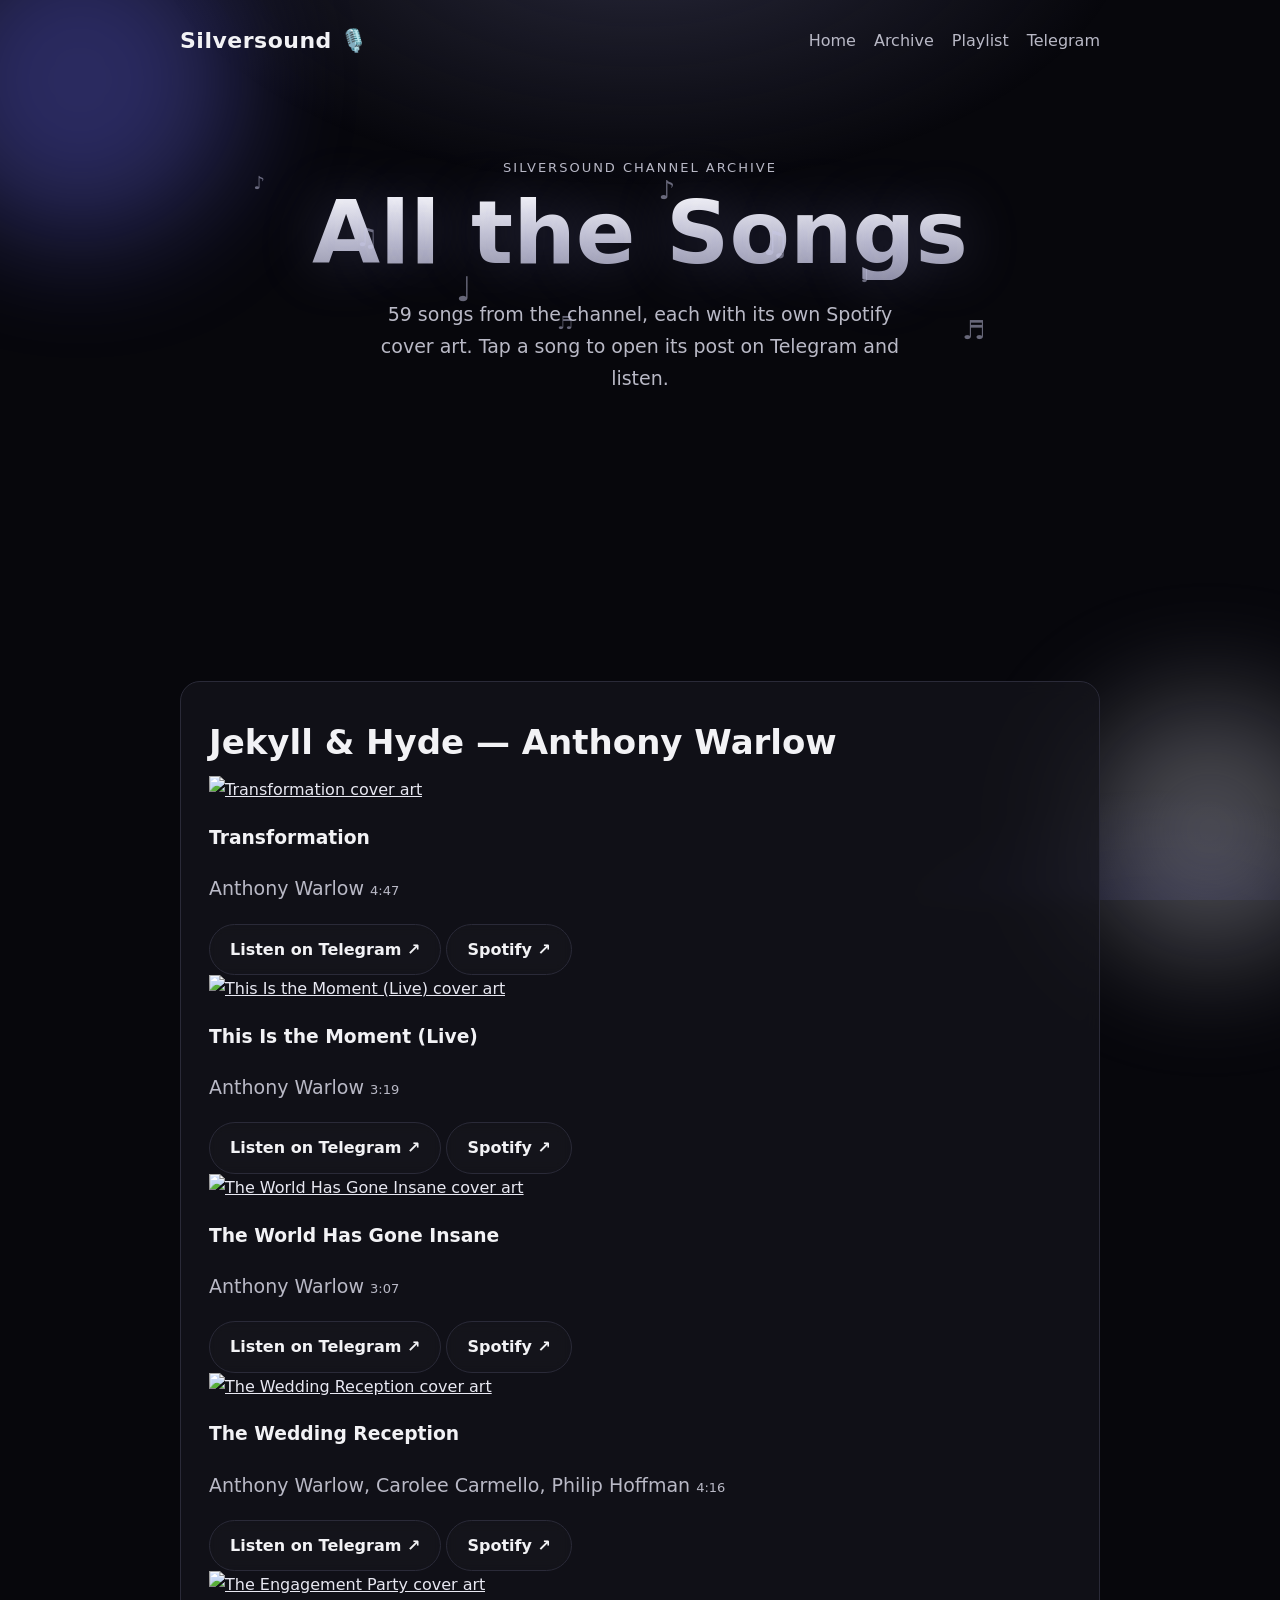
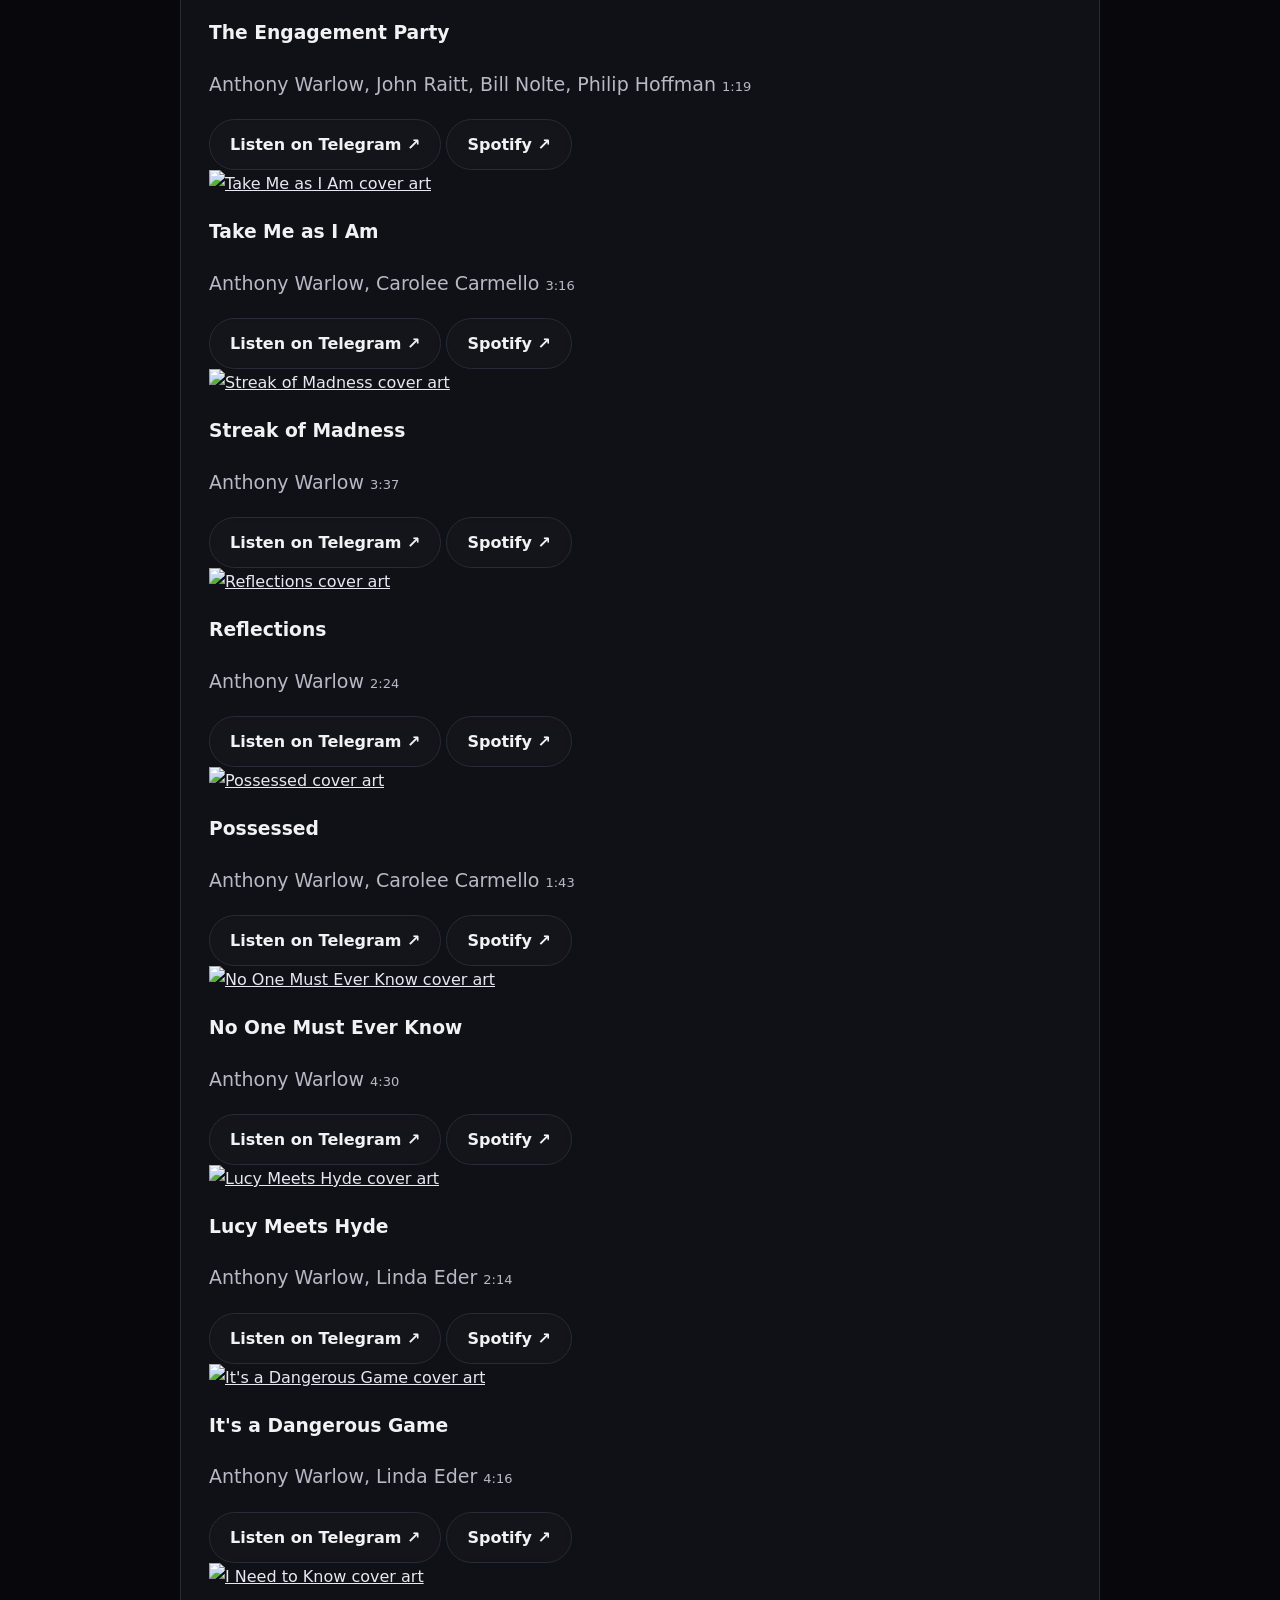
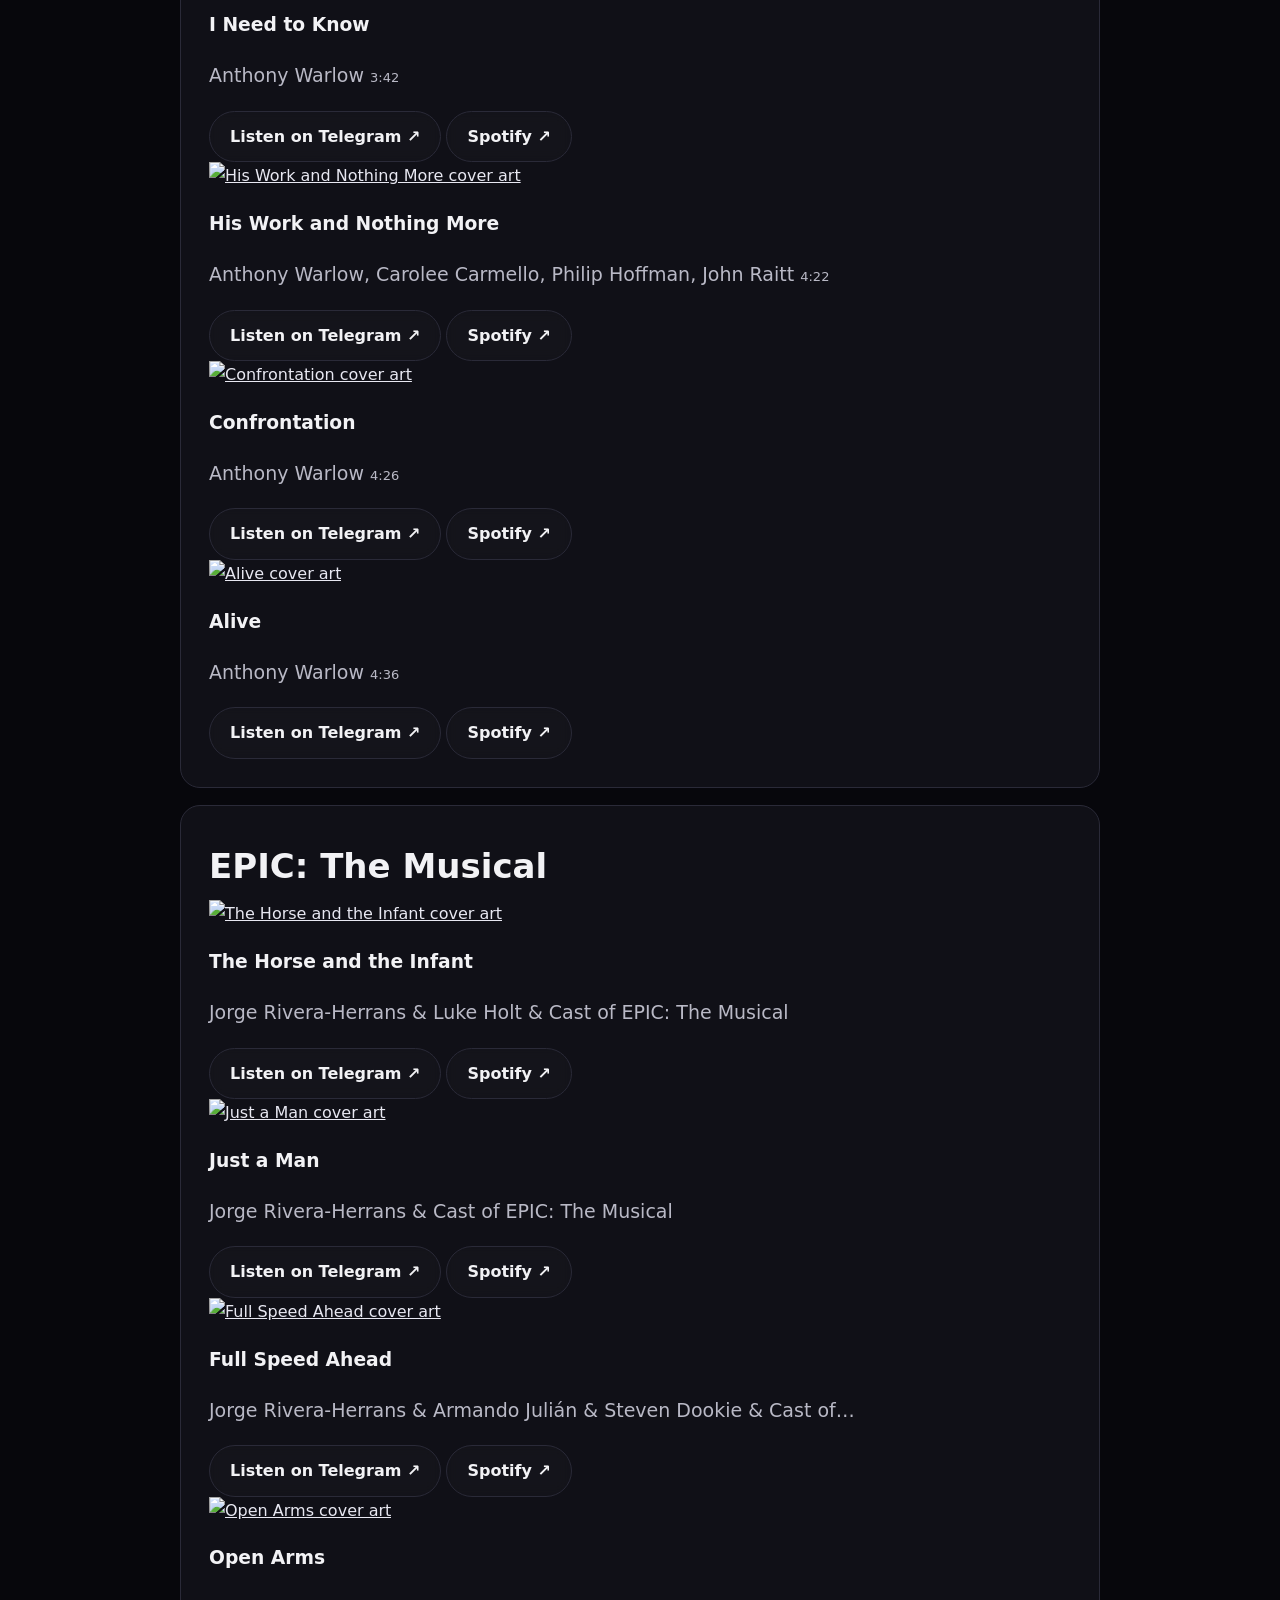
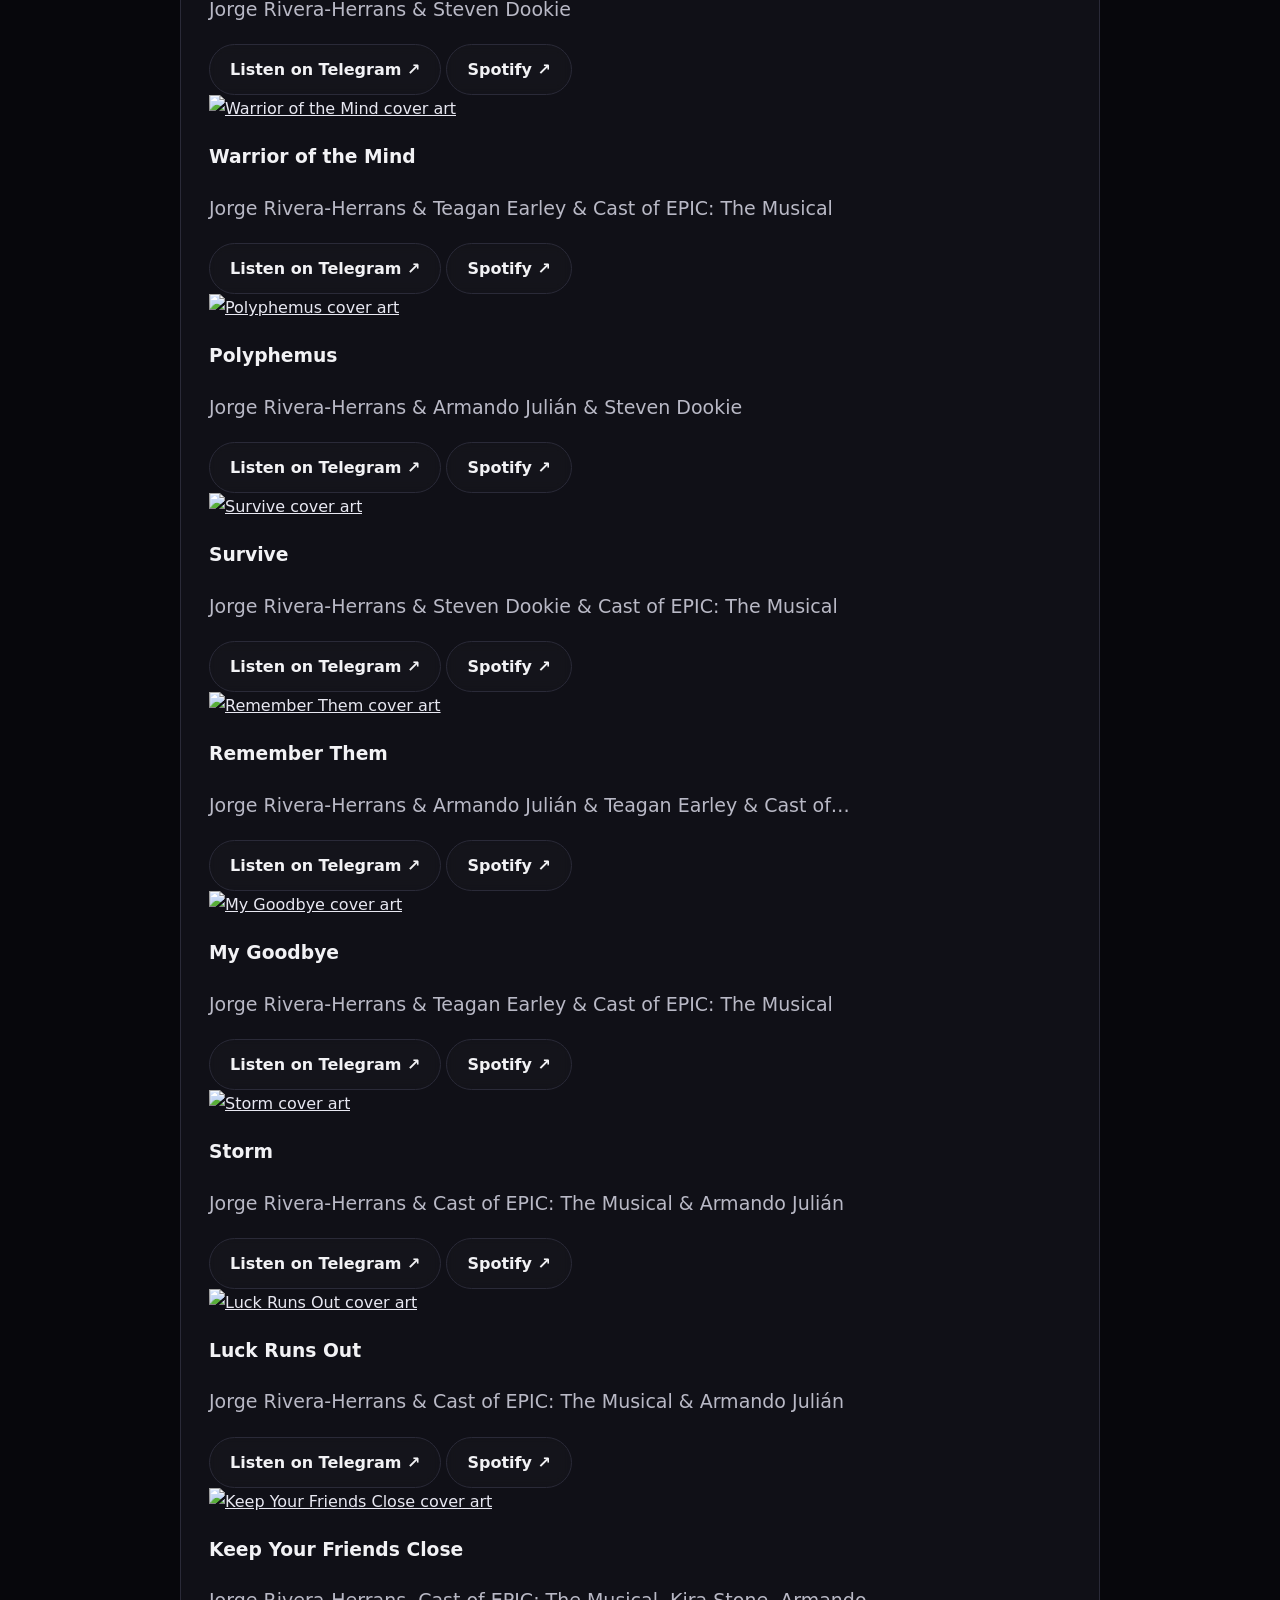
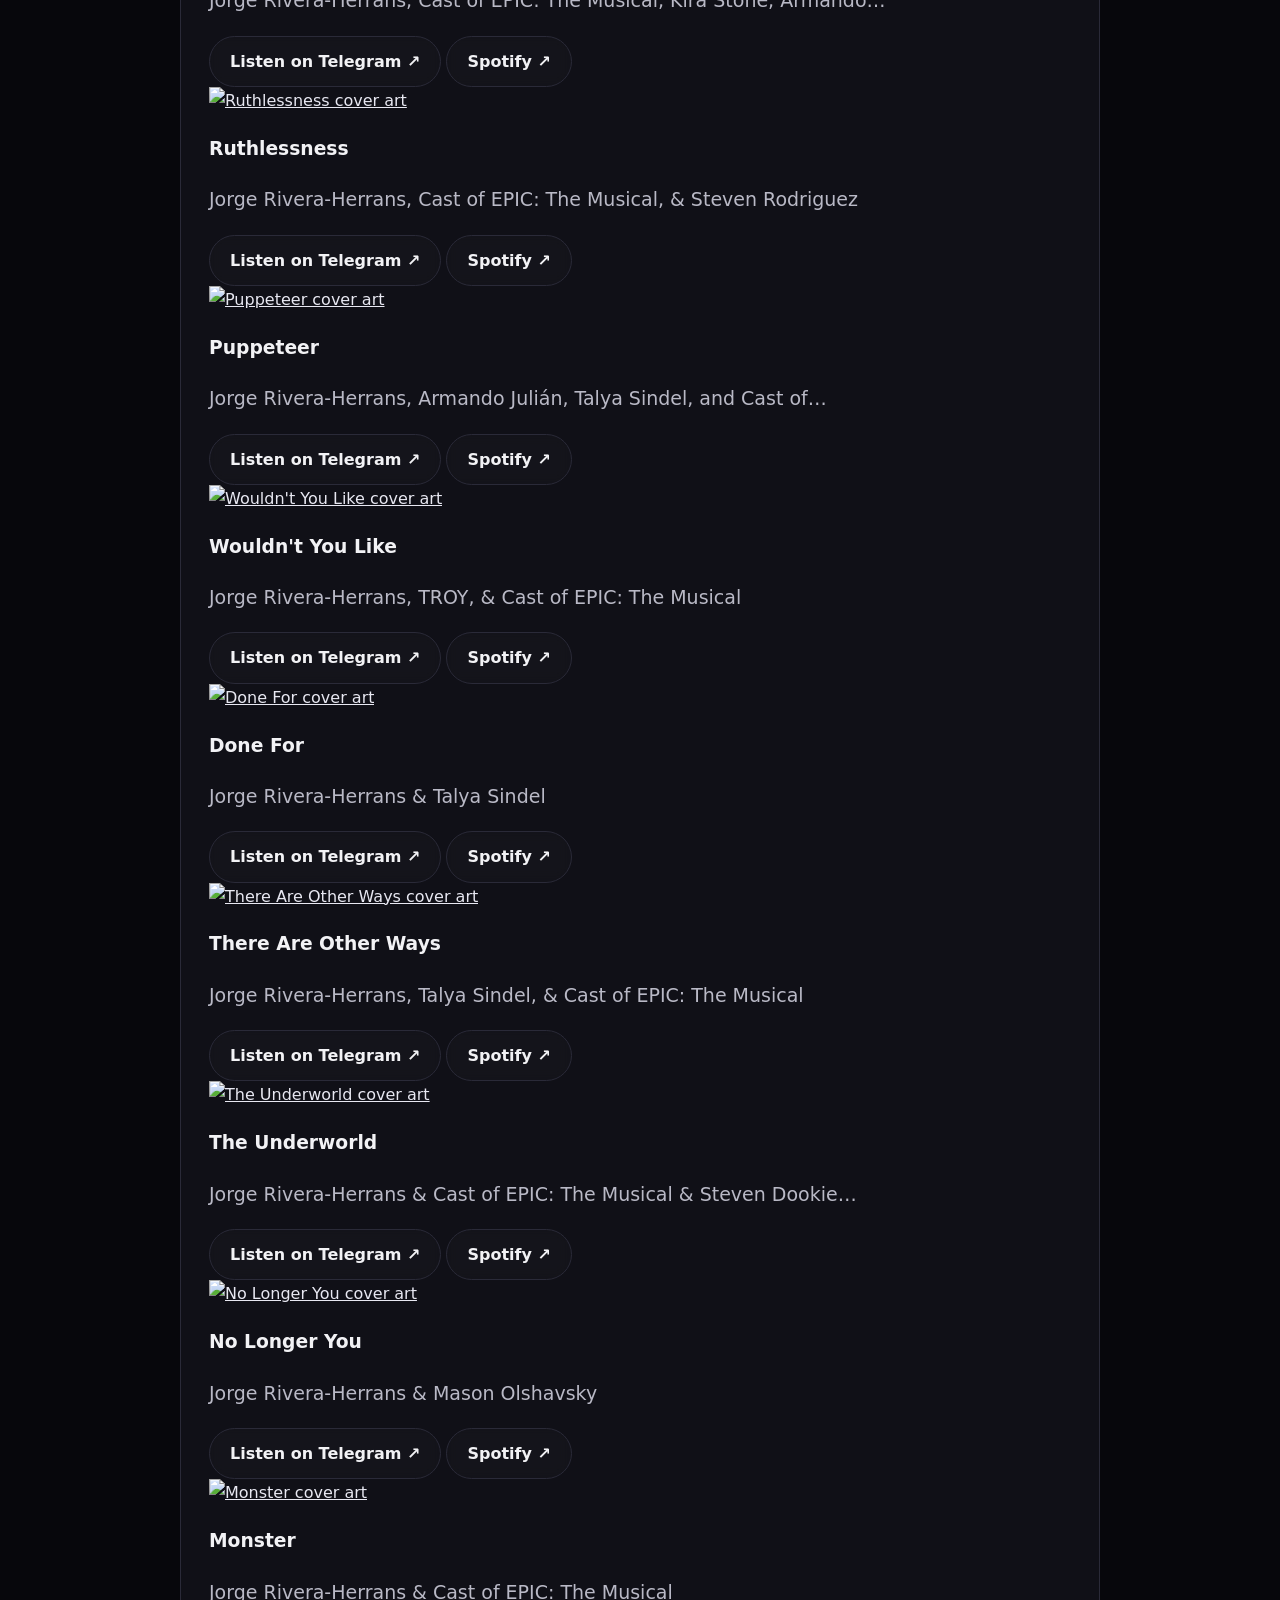
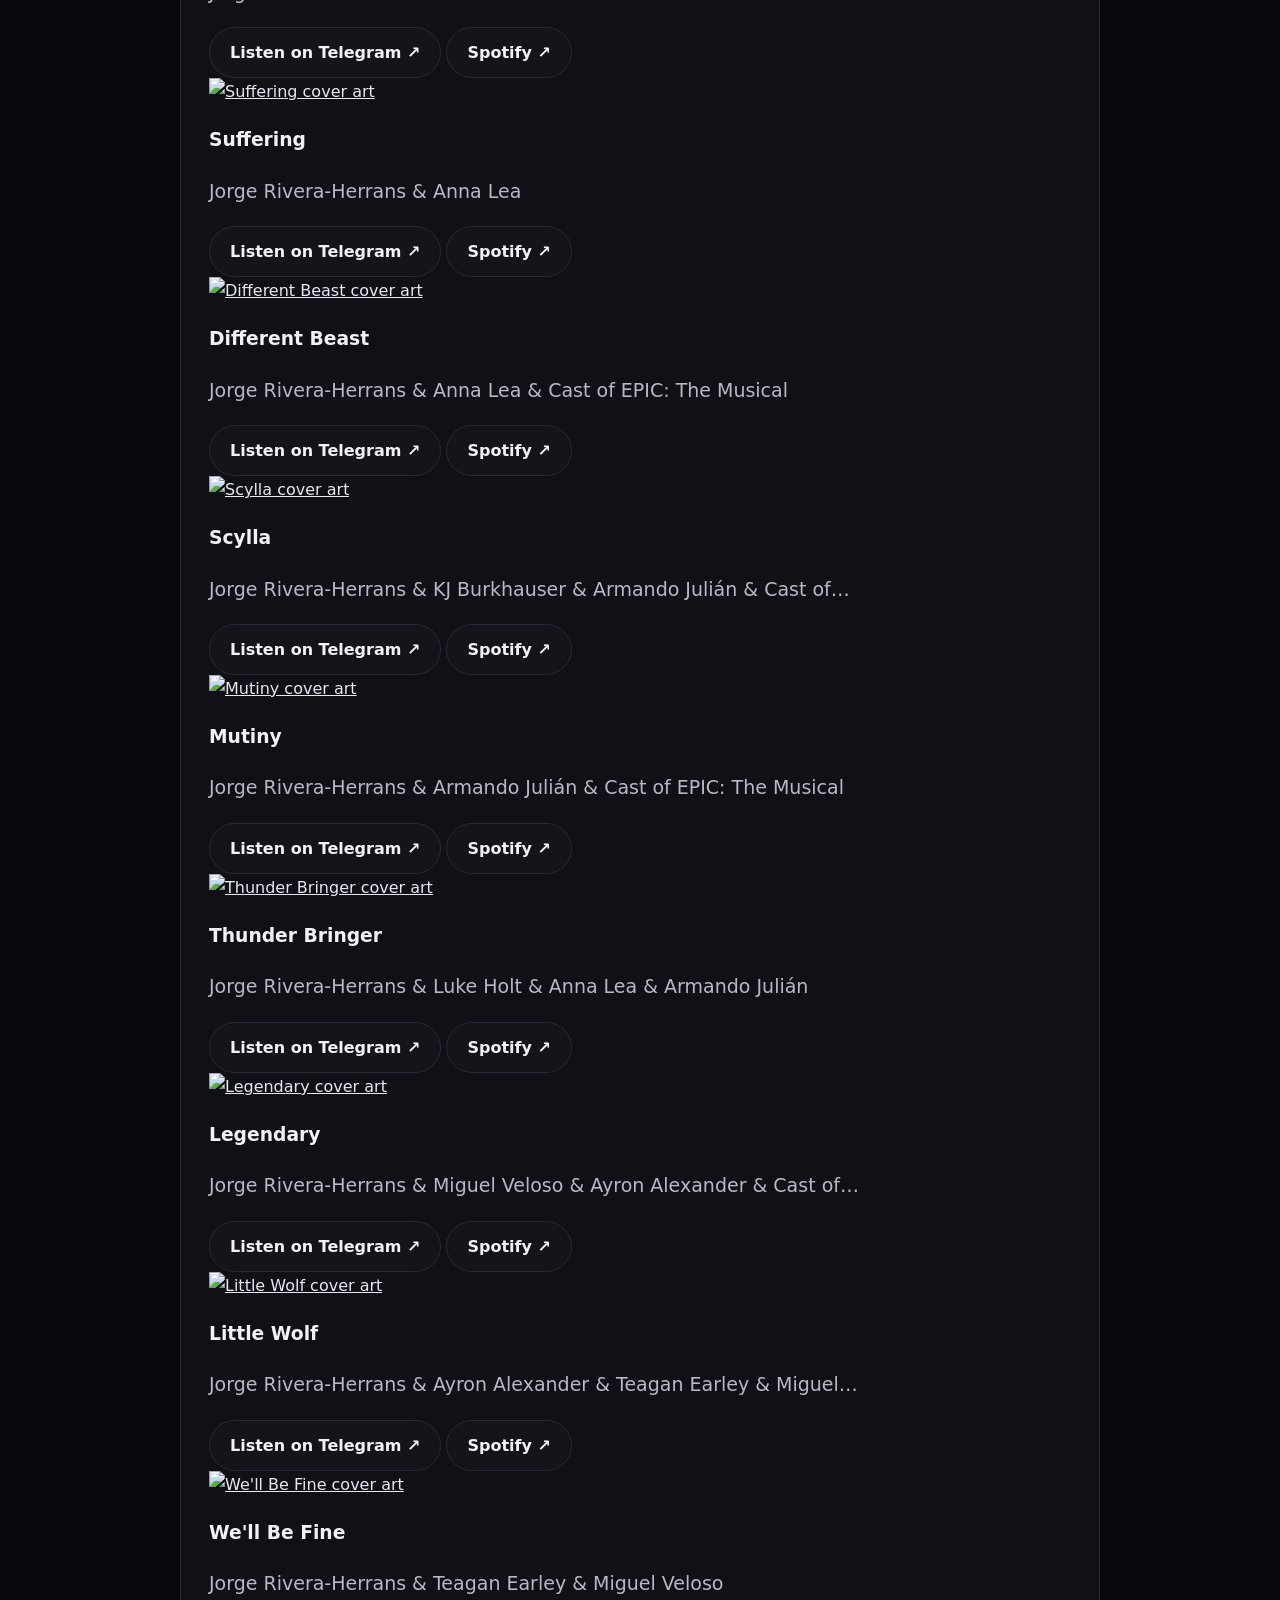
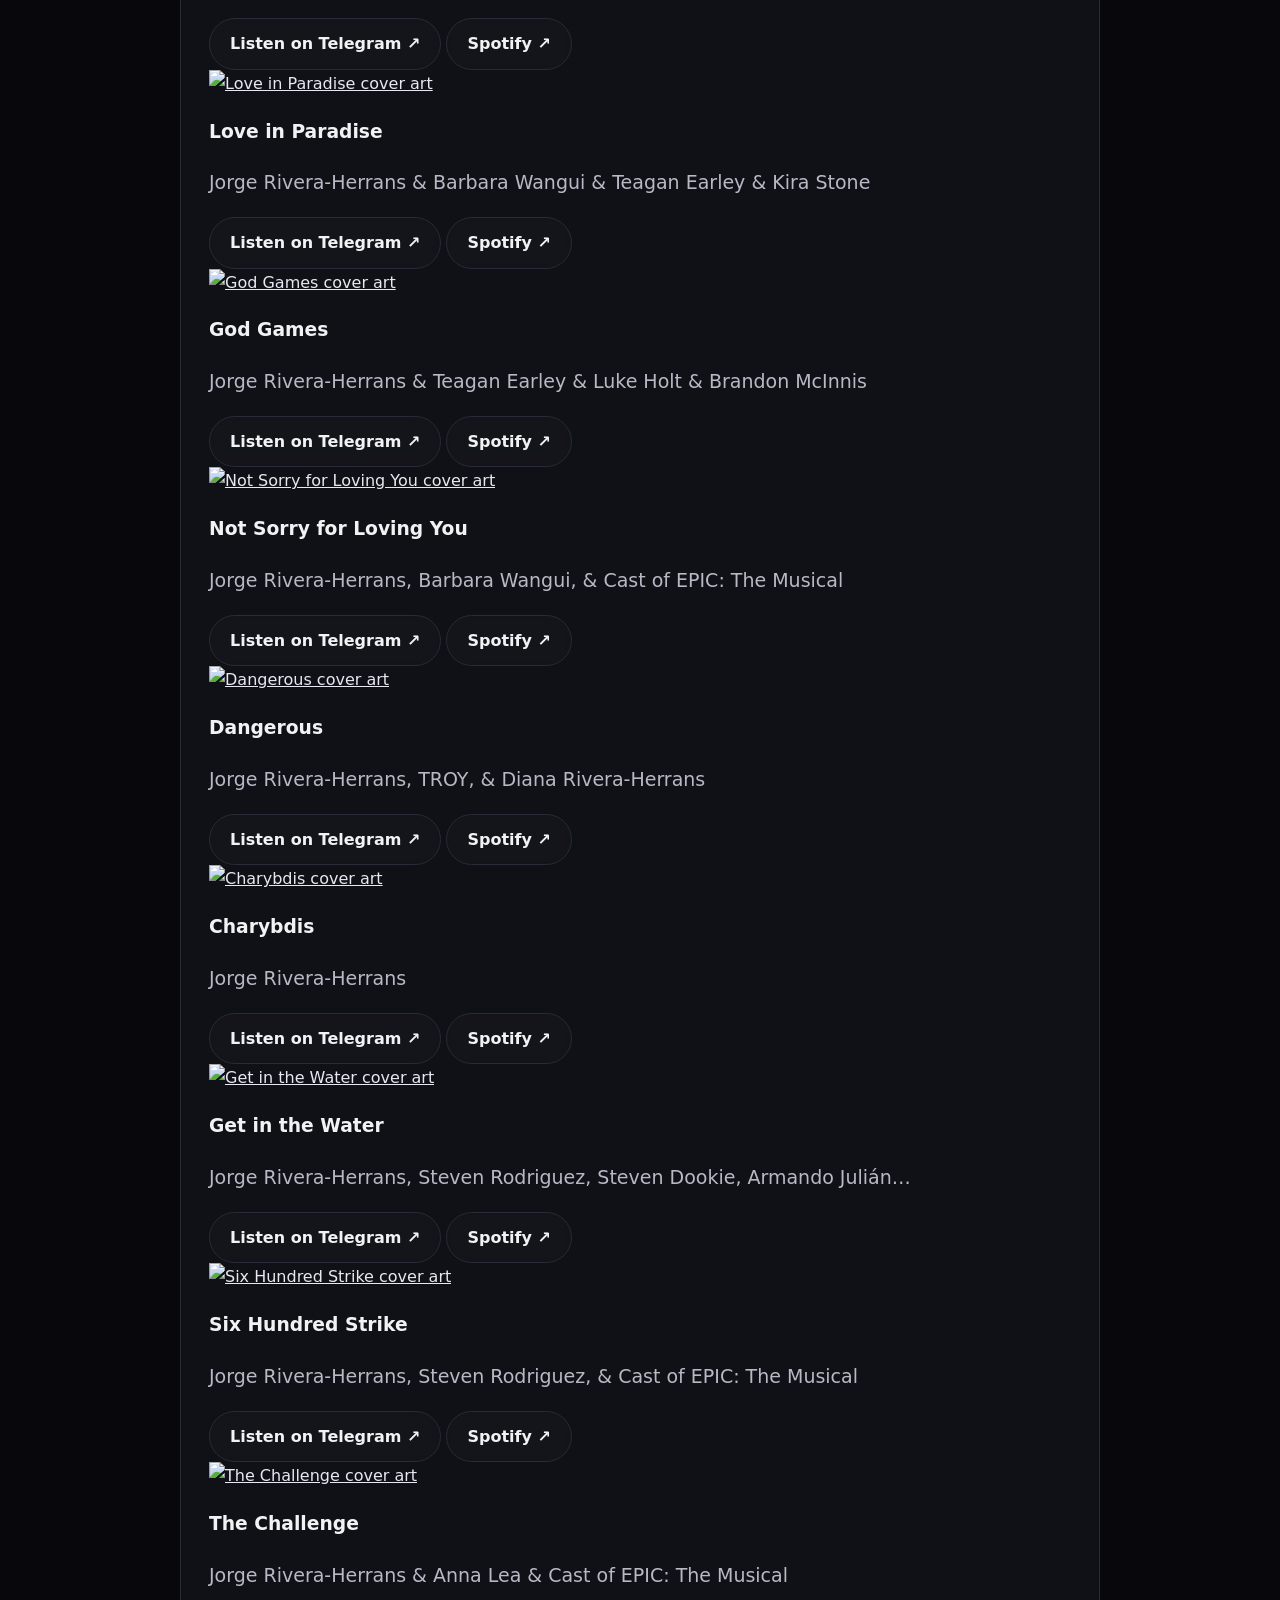
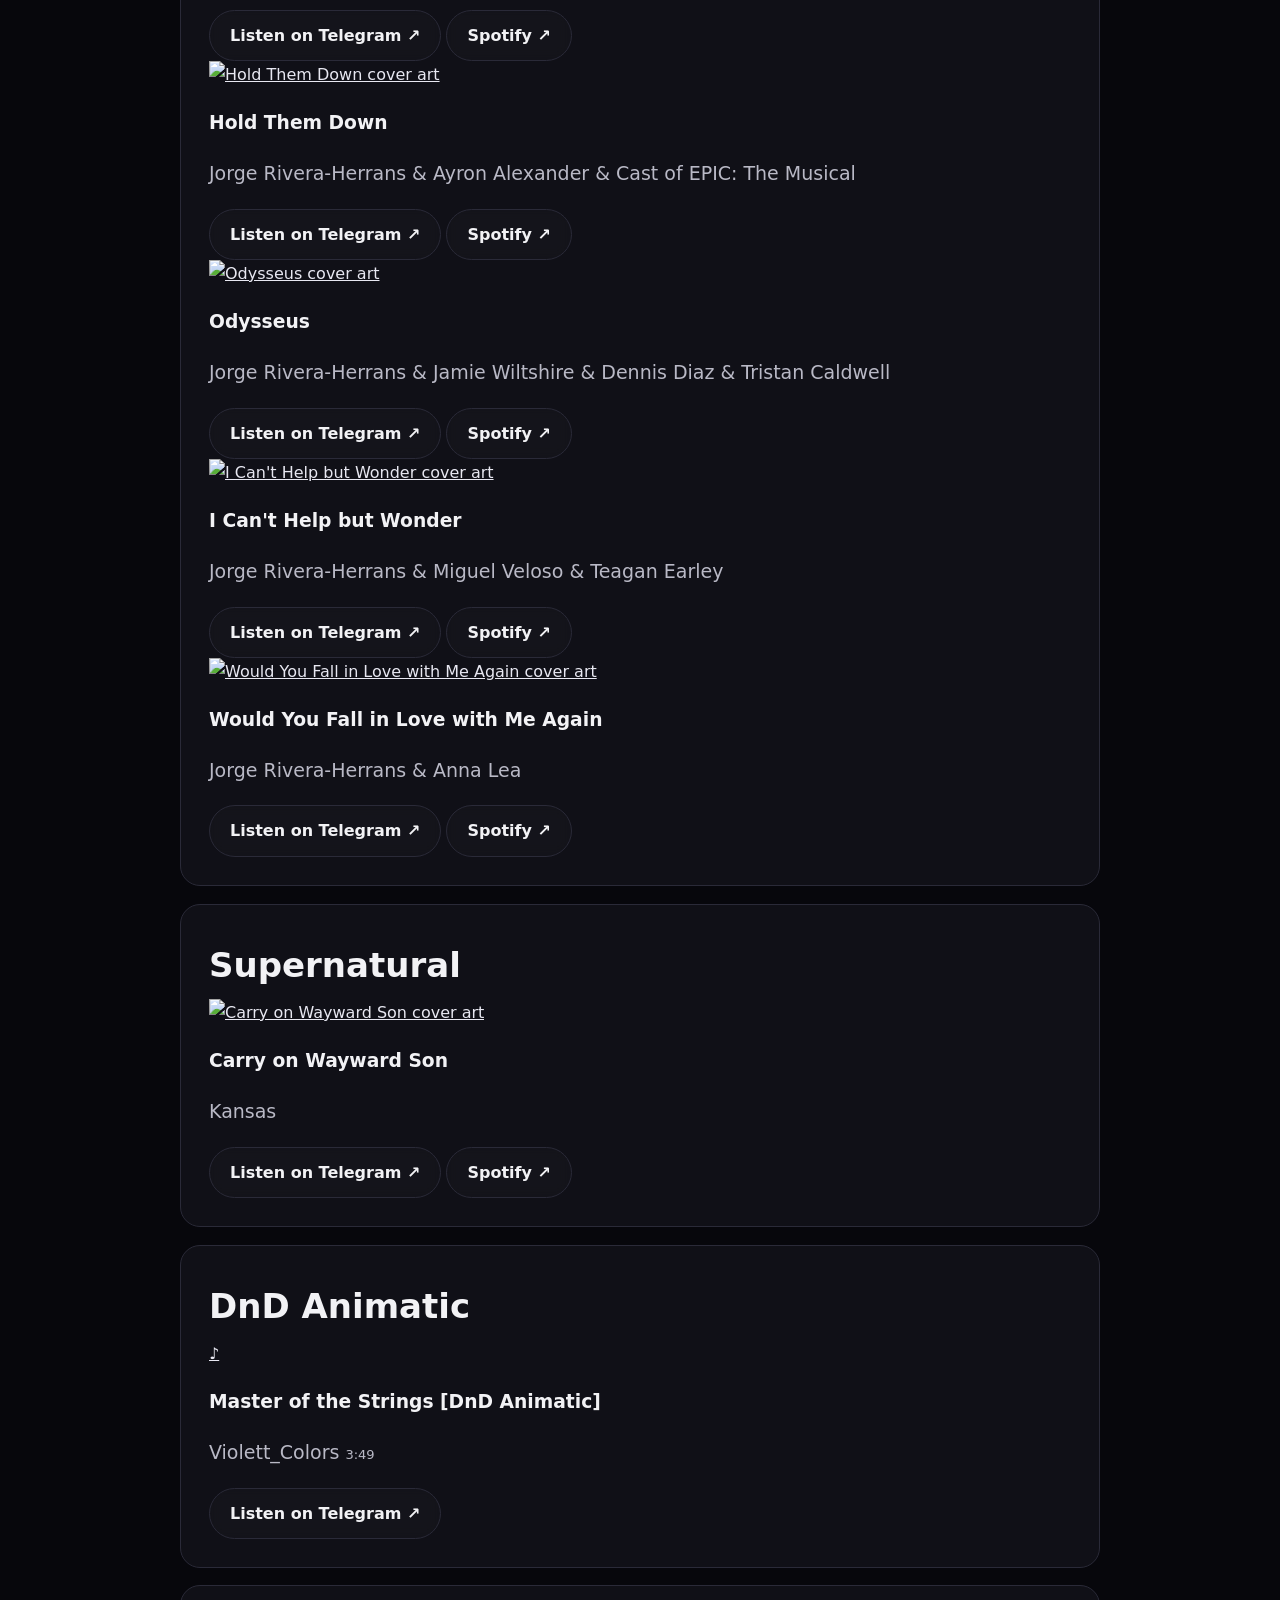
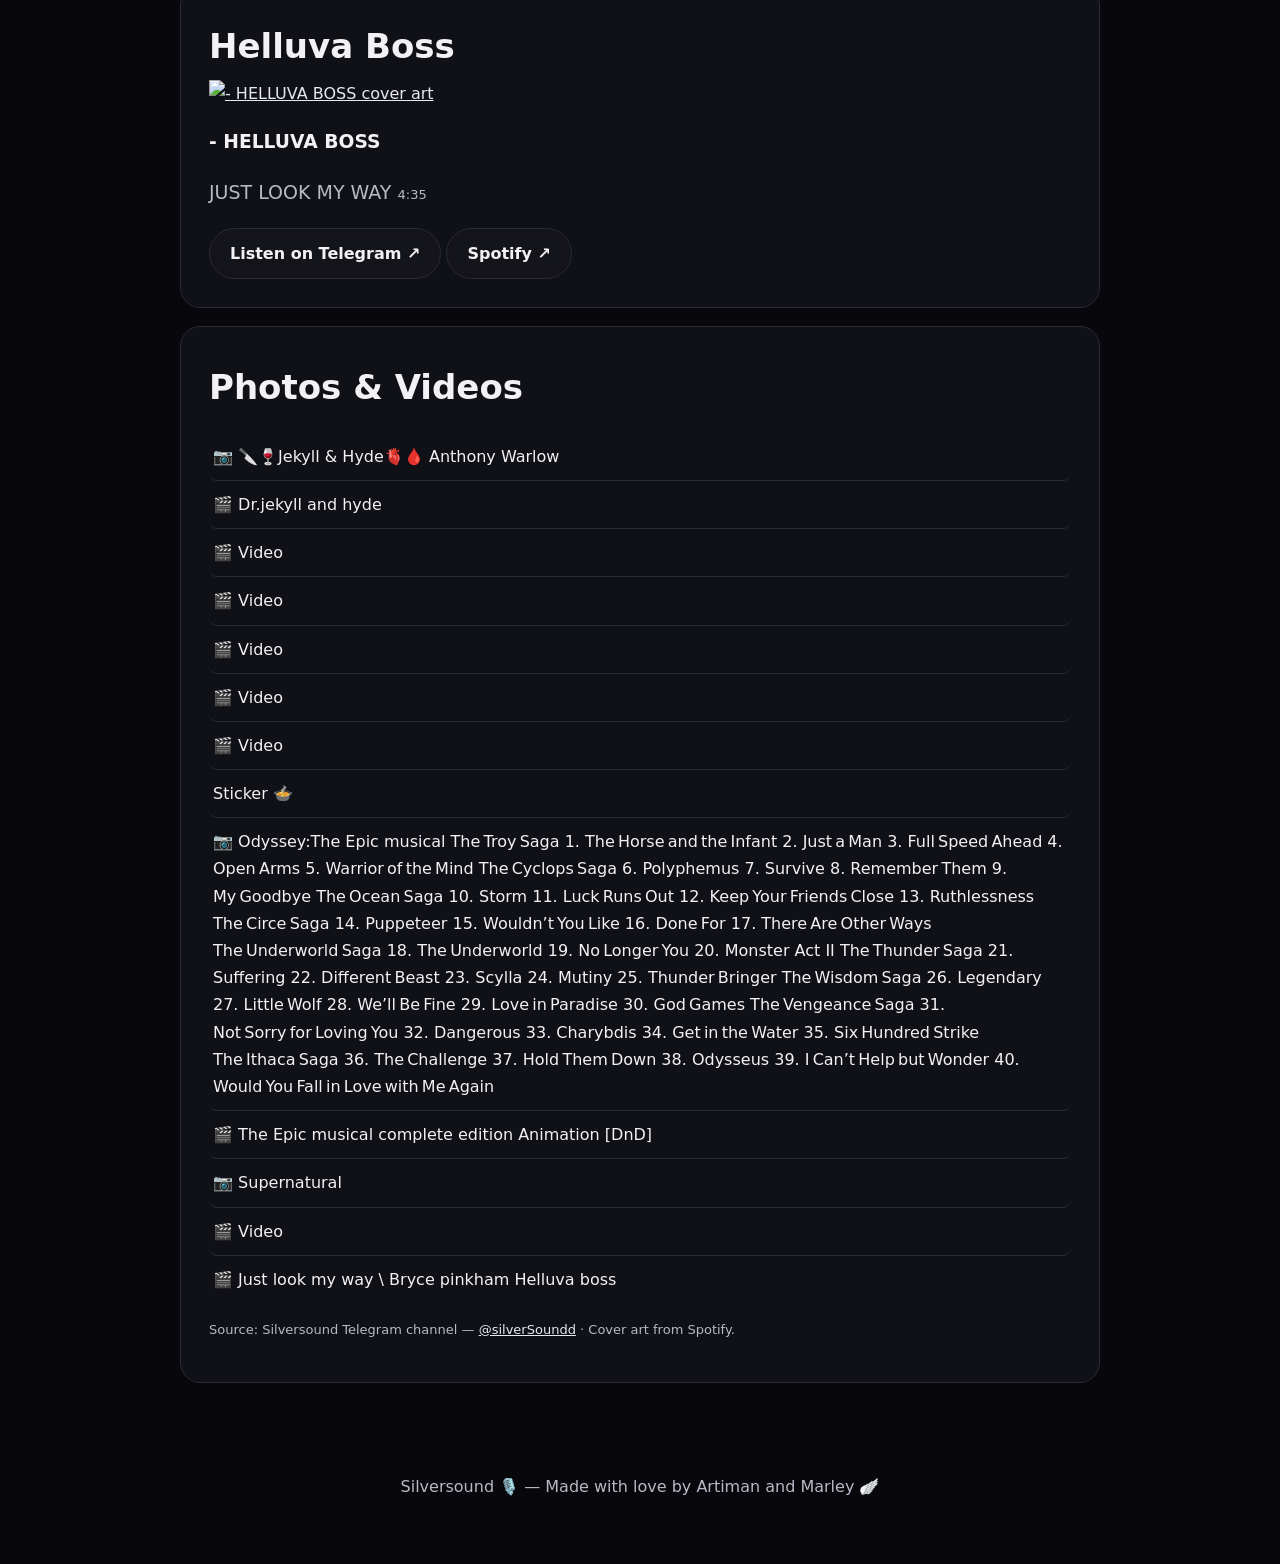
==== commit d0a4df2b: "Square song cards with Spotify covers + Lory playlist: archive.html" ====
--- a/archive.html
+++ b/archive.html
@@ -23,6 +23,8 @@
     <div class="brand">Silversound <span>🎙️</span></div>
     <nav>
       <a href="index.html">Home</a>
+      <a href="archive.html">Archive</a>
+      <a href="playlist.html">Playlist</a>
       <a href="https://t.me/silverSoundd" target="_blank" rel="noopener">Telegram</a>
     </nav>
   </header>
@@ -30,100 +32,170 @@
     <section class="hero">
       <p class="eyebrow">Silversound Channel Archive</p>
       <h1>All the Songs</h1>
-      <p class="tagline">72 posts from the channel — 59 songs, photos and videos. Tap any song to open its post on Telegram and listen.</p>
+      <p class="tagline">59 songs from the channel, each with its own Spotify cover art. Tap a song to open its post on Telegram and listen.</p>
     </section>
     <div class="stage"><canvas id="scene" style="height:220px" aria-label="Spinning silver vinyl in 3D"></canvas></div>
-    <section class="card">
-<h2>Jekyll &amp; Hyde — Anthony Warlow</h2>
-<ul class="songs">
-<li><a href="https://t.me/silverSoundd/84" target="_blank" rel="noopener">📷 🔪🍷Jekyll &amp; Hyde🫀🩸 —  — Anthony Warlow</a></li>
-<li><a href="https://t.me/silverSoundd/85" target="_blank" rel="noopener"><strong>Transformation</strong> — Anthony Warlow</a> <span class="muted">4:47</span></li>
-<li><a href="https://t.me/silverSoundd/86" target="_blank" rel="noopener"><strong>This Is the Moment (Live)</strong> — Anthony Warlow</a> <span class="muted">3:19</span></li>
-<li><a href="https://t.me/silverSoundd/87" target="_blank" rel="noopener"><strong>The World Has Gone Insane</strong> — Anthony Warlow</a> <span class="muted">3:07</span></li>
-<li><a href="https://t.me/silverSoundd/88" target="_blank" rel="noopener"><strong>The Wedding Reception</strong> — Anthony Warlow, Carolee Carmello, Philip Hoffman</a> <span class="muted">4:16</span></li>
-<li><a href="https://t.me/silverSoundd/89" target="_blank" rel="noopener"><strong>The Engagement Party</strong> — Anthony Warlow, John Raitt, Bill Nolte, Philip Hoffman</a> <span class="muted">1:19</span></li>
-<li><a href="https://t.me/silverSoundd/90" target="_blank" rel="noopener"><strong>Take Me as I Am</strong> — Anthony Warlow, Carolee Carmello</a> <span class="muted">3:16</span></li>
-<li><a href="https://t.me/silverSoundd/91" target="_blank" rel="noopener"><strong>Streak of Madness</strong> — Anthony Warlow</a> <span class="muted">3:37</span></li>
-<li><a href="https://t.me/silverSoundd/92" target="_blank" rel="noopener"><strong>Reflections</strong> — Anthony Warlow</a> <span class="muted">2:24</span></li>
-<li><a href="https://t.me/silverSoundd/93" target="_blank" rel="noopener"><strong>Possessed</strong> — Anthony Warlow, Carolee Carmello</a> <span class="muted">1:43</span></li>
-<li><a href="https://t.me/silverSoundd/94" target="_blank" rel="noopener"><strong>No One Must Ever Know</strong> — Anthony Warlow</a> <span class="muted">4:30</span></li>
-<li><a href="https://t.me/silverSoundd/95" target="_blank" rel="noopener"><strong>Lucy Meets Hyde</strong> — Anthony Warlow, Linda Eder</a> <span class="muted">2:14</span></li>
-<li><a href="https://t.me/silverSoundd/96" target="_blank" rel="noopener"><strong>It&#x27;s a Dangerous Game</strong> — Anthony Warlow, Linda Eder</a> <span class="muted">4:16</span></li>
-<li><a href="https://t.me/silverSoundd/97" target="_blank" rel="noopener"><strong>I Need to Know</strong> — Anthony Warlow</a> <span class="muted">3:42</span></li>
-<li><a href="https://t.me/silverSoundd/98" target="_blank" rel="noopener"><strong>His Work and Nothing More</strong> — Anthony Warlow, Carolee Carmello, Philip Hoffman, John Raitt</a> <span class="muted">4:22</span></li>
-<li><a href="https://t.me/silverSoundd/99" target="_blank" rel="noopener"><strong>Confrontation</strong> — Anthony Warlow</a> <span class="muted">4:26</span></li>
-<li><a href="https://t.me/silverSoundd/100" target="_blank" rel="noopener"><strong>Alive</strong> — Anthony Warlow</a> <span class="muted">4:36</span></li>
-</ul>
-<h2>EPIC: The Musical</h2>
-<ul class="songs">
-<li><a href="https://t.me/silverSoundd/102" target="_blank" rel="noopener">🎬 Dr.jekyll and hyde</a> <span class="muted">3:41</span></li>
-<li><a href="https://t.me/silverSoundd/103" target="_blank" rel="noopener">🎬 Video</a> <span class="muted">4:34</span></li>
-<li><a href="https://t.me/silverSoundd/104" target="_blank" rel="noopener">🎬 Video</a> <span class="muted">3:03</span></li>
-<li><a href="https://t.me/silverSoundd/105" target="_blank" rel="noopener">🎬 Video</a> <span class="muted">4:26</span></li>
-<li><a href="https://t.me/silverSoundd/106" target="_blank" rel="noopener">🎬 Video</a> <span class="muted">2:22</span></li>
-<li><a href="https://t.me/silverSoundd/107" target="_blank" rel="noopener">🎬 Video</a> <span class="muted">1:21</span></li>
-<li><a href="https://t.me/silverSoundd/108" target="_blank" rel="noopener">Sticker 🍲</a></li>
-<li><a href="https://t.me/silverSoundd/109" target="_blank" rel="noopener">📷 Odyssey:The Epic musical  —  — The Troy Saga —  — 1. The Horse and the Infant — 2. Just a Man — 3. Full Speed Ahead — 4.</a></li>
-<li><a href="https://t.me/silverSoundd/110" target="_blank" rel="noopener"><strong>The Horse and the Infant</strong> — Jorge Rivera-Herrans &amp; Luke Holt &amp; Cast of EPIC: The Musical</a> <span class="muted"></span></li>
-<li><a href="https://t.me/silverSoundd/111" target="_blank" rel="noopener"><strong>Just a Man</strong> — Jorge Rivera-Herrans &amp; Cast of EPIC: The Musical</a> <span class="muted"></span></li>
-<li><a href="https://t.me/silverSoundd/112" target="_blank" rel="noopener"><strong>Full Speed Ahead</strong> — Jorge Rivera-Herrans &amp; Armando Julián &amp; Steven Dookie &amp; Cast of…</a> <span class="muted"></span></li>
-<li><a href="https://t.me/silverSoundd/113" target="_blank" rel="noopener"><strong>Open Arms</strong> — Jorge Rivera-Herrans &amp; Steven Dookie</a> <span class="muted"></span></li>
-<li><a href="https://t.me/silverSoundd/114" target="_blank" rel="noopener"><strong>Warrior of the Mind</strong> — Jorge Rivera-Herrans &amp; Teagan Earley &amp; Cast of EPIC: The Musical</a> <span class="muted"></span></li>
-<li><a href="https://t.me/silverSoundd/115" target="_blank" rel="noopener"><strong>Polyphemus</strong> — Jorge Rivera-Herrans &amp; Armando Julián &amp; Steven Dookie</a> <span class="muted"></span></li>
-<li><a href="https://t.me/silverSoundd/116" target="_blank" rel="noopener"><strong>Survive</strong> — Jorge Rivera-Herrans &amp; Steven Dookie &amp; Cast of EPIC: The Musical</a> <span class="muted"></span></li>
-<li><a href="https://t.me/silverSoundd/117" target="_blank" rel="noopener"><strong>Remember Them</strong> — Jorge Rivera-Herrans &amp; Armando Julián &amp; Teagan Earley &amp; Cast of…</a> <span class="muted"></span></li>
-<li><a href="https://t.me/silverSoundd/118" target="_blank" rel="noopener"><strong>My Goodbye</strong> — Jorge Rivera-Herrans &amp; Teagan Earley &amp; Cast of EPIC: The Musical</a> <span class="muted"></span></li>
-<li><a href="https://t.me/silverSoundd/119" target="_blank" rel="noopener"><strong>Storm</strong> — Jorge Rivera-Herrans &amp; Cast of EPIC: The Musical &amp; Armando Julián</a> <span class="muted"></span></li>
-<li><a href="https://t.me/silverSoundd/120" target="_blank" rel="noopener"><strong>Luck Runs Out</strong> — Jorge Rivera-Herrans &amp; Cast of EPIC: The Musical &amp; Armando Julián</a> <span class="muted"></span></li>
-<li><a href="https://t.me/silverSoundd/121" target="_blank" rel="noopener"><strong>Keep Your Friends Close</strong> — Jorge Rivera-Herrans, Cast of EPIC: The Musical, Kira Stone, Armando…</a> <span class="muted"></span></li>
-<li><a href="https://t.me/silverSoundd/122" target="_blank" rel="noopener"><strong>Ruthlessness</strong> — Jorge Rivera-Herrans, Cast of EPIC: The Musical, &amp; Steven Rodriguez</a> <span class="muted"></span></li>
-<li><a href="https://t.me/silverSoundd/123" target="_blank" rel="noopener"><strong>Puppeteer</strong> — Jorge Rivera-Herrans, Armando Julián, Talya Sindel, and Cast of…</a> <span class="muted"></span></li>
-<li><a href="https://t.me/silverSoundd/124" target="_blank" rel="noopener"><strong>Wouldn&#x27;t You Like</strong> — Jorge Rivera-Herrans, TROY, &amp; Cast of EPIC: The Musical</a> <span class="muted"></span></li>
-<li><a href="https://t.me/silverSoundd/125" target="_blank" rel="noopener"><strong>Done For</strong> — Jorge Rivera-Herrans &amp; Talya Sindel</a> <span class="muted"></span></li>
-<li><a href="https://t.me/silverSoundd/126" target="_blank" rel="noopener"><strong>There Are Other Ways</strong> — Jorge Rivera-Herrans, Talya Sindel, &amp; Cast of EPIC: The Musical</a> <span class="muted"></span></li>
-<li><a href="https://t.me/silverSoundd/127" target="_blank" rel="noopener"><strong>The Underworld</strong> — Jorge Rivera-Herrans &amp; Cast of EPIC: The Musical &amp; Steven Dookie…</a> <span class="muted"></span></li>
-<li><a href="https://t.me/silverSoundd/128" target="_blank" rel="noopener"><strong>No Longer You</strong> — Jorge Rivera-Herrans &amp; Mason Olshavsky</a> <span class="muted"></span></li>
-<li><a href="https://t.me/silverSoundd/129" target="_blank" rel="noopener"><strong>Monster</strong> — Jorge Rivera-Herrans &amp; Cast of EPIC: The Musical</a> <span class="muted"></span></li>
-<li><a href="https://t.me/silverSoundd/130" target="_blank" rel="noopener"><strong>Suffering</strong> — Jorge Rivera-Herrans &amp; Anna Lea</a> <span class="muted"></span></li>
-<li><a href="https://t.me/silverSoundd/131" target="_blank" rel="noopener"><strong>Different Beast</strong> — Jorge Rivera-Herrans &amp; Anna Lea &amp; Cast of EPIC: The Musical</a> <span class="muted"></span></li>
-<li><a href="https://t.me/silverSoundd/132" target="_blank" rel="noopener"><strong>Scylla</strong> — Jorge Rivera-Herrans &amp; KJ Burkhauser &amp; Armando Julián &amp; Cast of…</a> <span class="muted"></span></li>
-<li><a href="https://t.me/silverSoundd/133" target="_blank" rel="noopener"><strong>Mutiny</strong> — Jorge Rivera-Herrans &amp; Armando Julián &amp; Cast of EPIC: The Musical</a> <span class="muted"></span></li>
-<li><a href="https://t.me/silverSoundd/134" target="_blank" rel="noopener"><strong>Thunder Bringer</strong> — Jorge Rivera-Herrans &amp; Luke Holt &amp; Anna Lea &amp; Armando Julián</a> <span class="muted"></span></li>
-<li><a href="https://t.me/silverSoundd/135" target="_blank" rel="noopener"><strong>Legendary</strong> — Jorge Rivera-Herrans &amp; Miguel Veloso &amp; Ayron Alexander &amp; Cast of…</a> <span class="muted"></span></li>
-<li><a href="https://t.me/silverSoundd/136" target="_blank" rel="noopener"><strong>Little Wolf</strong> — Jorge Rivera-Herrans &amp; Ayron Alexander &amp; Teagan Earley &amp; Miguel…</a> <span class="muted"></span></li>
-<li><a href="https://t.me/silverSoundd/137" target="_blank" rel="noopener"><strong>We&#x27;ll Be Fine</strong> — Jorge Rivera-Herrans &amp; Teagan Earley &amp; Miguel Veloso</a> <span class="muted"></span></li>
-<li><a href="https://t.me/silverSoundd/138" target="_blank" rel="noopener"><strong>Love in Paradise</strong> — Jorge Rivera-Herrans &amp; Barbara Wangui &amp; Teagan Earley &amp; Kira Stone</a> <span class="muted"></span></li>
-<li><a href="https://t.me/silverSoundd/139" target="_blank" rel="noopener"><strong>God Games</strong> — Jorge Rivera-Herrans &amp; Teagan Earley &amp; Luke Holt &amp; Brandon McInnis</a> <span class="muted"></span></li>
-<li><a href="https://t.me/silverSoundd/140" target="_blank" rel="noopener"><strong>Not Sorry for Loving You</strong> — Jorge Rivera-Herrans, Barbara Wangui, &amp; Cast of EPIC: The Musical</a> <span class="muted"></span></li>
-<li><a href="https://t.me/silverSoundd/141" target="_blank" rel="noopener"><strong>Dangerous</strong> — Jorge Rivera-Herrans, TROY, &amp; Diana Rivera-Herrans</a> <span class="muted"></span></li>
-<li><a href="https://t.me/silverSoundd/142" target="_blank" rel="noopener"><strong>Charybdis</strong> — Jorge Rivera-Herrans</a> <span class="muted"></span></li>
-<li><a href="https://t.me/silverSoundd/143" target="_blank" rel="noopener"><strong>Get in the Water</strong> — Jorge Rivera-Herrans, Steven Rodriguez, Steven Dookie, Armando Julián…</a> <span class="muted"></span></li>
-<li><a href="https://t.me/silverSoundd/144" target="_blank" rel="noopener"><strong>Six Hundred Strike</strong> — Jorge Rivera-Herrans, Steven Rodriguez, &amp; Cast of EPIC: The Musical</a> <span class="muted"></span></li>
-<li><a href="https://t.me/silverSoundd/145" target="_blank" rel="noopener"><strong>The Challenge</strong> — Jorge Rivera-Herrans &amp; Anna Lea &amp; Cast of EPIC: The Musical</a> <span class="muted"></span></li>
-<li><a href="https://t.me/silverSoundd/146" target="_blank" rel="noopener"><strong>Hold Them Down</strong> — Jorge Rivera-Herrans &amp; Ayron Alexander &amp; Cast of EPIC: The Musical</a> <span class="muted"></span></li>
-<li><a href="https://t.me/silverSoundd/147" target="_blank" rel="noopener"><strong>Odysseus</strong> — Jorge Rivera-Herrans &amp; Jamie Wiltshire &amp; Dennis Diaz &amp; Tristan Caldwell</a> <span class="muted"></span></li>
-<li><a href="https://t.me/silverSoundd/148" target="_blank" rel="noopener"><strong>I Can&#x27;t Help but Wonder</strong> — Jorge Rivera-Herrans &amp; Miguel Veloso &amp; Teagan Earley</a> <span class="muted"></span></li>
-<li><a href="https://t.me/silverSoundd/149" target="_blank" rel="noopener"><strong>Would You Fall in Love with Me Again</strong> — Jorge Rivera-Herrans &amp; Anna Lea</a> <span class="muted"></span></li>
-<li><a href="https://t.me/silverSoundd/150" target="_blank" rel="noopener">🎬 The Epic musical complete edition
-Animation [DnD]</a> <span class="muted">142:41</span></li>
-</ul>
-<h2>Supernatural</h2>
-<ul class="songs">
-<li><a href="https://t.me/silverSoundd/233" target="_blank" rel="noopener">📷 Supernatural</a></li>
-<li><a href="https://t.me/silverSoundd/234" target="_blank" rel="noopener"><strong>Carry on Wayward Son</strong> — Kansas</a> <span class="muted"></span></li>
-</ul>
-<h2>DnD Animatic</h2>
-<ul class="songs">
-<li><a href="https://t.me/silverSoundd/237" target="_blank" rel="noopener">🎬 2441bbd2-81a3-4230-9271-a031c7766a6b.mp4</a> <span class="muted">3:50</span></li>
-<li><a href="https://t.me/silverSoundd/238" target="_blank" rel="noopener"><strong>Master of the Strings [DnD Animatic]</strong> — Violett_Colors</a> <span class="muted">3:49</span></li>
-</ul>
-<h2>Helluva Boss</h2>
-<ul class="songs">
-<li><a href="https://t.me/silverSoundd/246" target="_blank" rel="noopener">🎬 Just look my way \ Bryce pinkham
-Helluva boss</a> <span class="muted">4:35</span></li>
-<li><a href="https://t.me/silverSoundd/247" target="_blank" rel="noopener"><strong>- HELLUVA BOSS</strong> — JUST LOOK MY WAY</a> <span class="muted">4:35</span></li>
-</ul>
-      <p class="muted">Source: Silversound Telegram channel — <a href="https://t.me/silverSoundd" target="_blank" rel="noopener">@silverSoundd</a></p>
+    <section class="card"><h2>Jekyll &amp; Hyde — Anthony Warlow</h2>
+      <div class="song-grid">
+        <article class="song-card"><a href="https://t.me/silverSoundd/85" target="_blank" rel="noopener"><img class="cover" src="https://image-cdn-ak.spotifycdn.com/image/ab67616d00001e027f75afdf844294f9ee256294" alt="Transformation cover art" loading="lazy"></a><div class="song-body"><h3>Transformation</h3><p class="artist">Anthony Warlow <span class="muted">4:47</span></p><div class="song-links"><a class="btn small" href="https://t.me/silverSoundd/85" target="_blank" rel="noopener">Listen on Telegram ↗</a> <a class="btn small ghost" href="https://open.spotify.com/track/5m66PvmwpwDx97NyhBiUVk" target="_blank" rel="noopener">Spotify ↗</a></div></div></article>
+        <article class="song-card"><a href="https://t.me/silverSoundd/86" target="_blank" rel="noopener"><img class="cover" src="https://image-cdn-fa.spotifycdn.com/image/ab67616d00001e027f75afdf844294f9ee256294" alt="This Is the Moment (Live) cover art" loading="lazy"></a><div class="song-body"><h3>This Is the Moment (Live)</h3><p class="artist">Anthony Warlow <span class="muted">3:19</span></p><div class="song-links"><a class="btn small" href="https://t.me/silverSoundd/86" target="_blank" rel="noopener">Listen on Telegram ↗</a> <a class="btn small ghost" href="https://open.spotify.com/track/6akymVbxqJNJipAR41cRSv" target="_blank" rel="noopener">Spotify ↗</a></div></div></article>
+        <article class="song-card"><a href="https://t.me/silverSoundd/87" target="_blank" rel="noopener"><img class="cover" src="https://image-cdn-fa.spotifycdn.com/image/ab67616d00001e027f75afdf844294f9ee256294" alt="The World Has Gone Insane cover art" loading="lazy"></a><div class="song-body"><h3>The World Has Gone Insane</h3><p class="artist">Anthony Warlow <span class="muted">3:07</span></p><div class="song-links"><a class="btn small" href="https://t.me/silverSoundd/87" target="_blank" rel="noopener">Listen on Telegram ↗</a> <a class="btn small ghost" href="https://open.spotify.com/track/4JREUfBbmjftO1iJQWx2t2" target="_blank" rel="noopener">Spotify ↗</a></div></div></article>
+        <article class="song-card"><a href="https://t.me/silverSoundd/88" target="_blank" rel="noopener"><img class="cover" src="https://image-cdn-fa.spotifycdn.com/image/ab67616d00001e027f75afdf844294f9ee256294" alt="The Wedding Reception cover art" loading="lazy"></a><div class="song-body"><h3>The Wedding Reception</h3><p class="artist">Anthony Warlow, Carolee Carmello, Philip Hoffman <span class="muted">4:16</span></p><div class="song-links"><a class="btn small" href="https://t.me/silverSoundd/88" target="_blank" rel="noopener">Listen on Telegram ↗</a> <a class="btn small ghost" href="https://open.spotify.com/track/4FxrfGsjyuP0L9tk2ssA2d" target="_blank" rel="noopener">Spotify ↗</a></div></div></article>
+        <article class="song-card"><a href="https://t.me/silverSoundd/89" target="_blank" rel="noopener"><img class="cover" src="https://image-cdn-ak.spotifycdn.com/image/ab67616d00001e027f75afdf844294f9ee256294" alt="The Engagement Party cover art" loading="lazy"></a><div class="song-body"><h3>The Engagement Party</h3><p class="artist">Anthony Warlow, John Raitt, Bill Nolte, Philip Hoffman <span class="muted">1:19</span></p><div class="song-links"><a class="btn small" href="https://t.me/silverSoundd/89" target="_blank" rel="noopener">Listen on Telegram ↗</a> <a class="btn small ghost" href="https://open.spotify.com/track/6eCZuVUEZf4oWLks6x3qwq" target="_blank" rel="noopener">Spotify ↗</a></div></div></article>
+        <article class="song-card"><a href="https://t.me/silverSoundd/90" target="_blank" rel="noopener"><img class="cover" src="https://image-cdn-fa.spotifycdn.com/image/ab67616d00001e027f75afdf844294f9ee256294" alt="Take Me as I Am cover art" loading="lazy"></a><div class="song-body"><h3>Take Me as I Am</h3><p class="artist">Anthony Warlow, Carolee Carmello <span class="muted">3:16</span></p><div class="song-links"><a class="btn small" href="https://t.me/silverSoundd/90" target="_blank" rel="noopener">Listen on Telegram ↗</a> <a class="btn small ghost" href="https://open.spotify.com/track/0l2CH1eIQY07KB45QwI0nc" target="_blank" rel="noopener">Spotify ↗</a></div></div></article>
+        <article class="song-card"><a href="https://t.me/silverSoundd/91" target="_blank" rel="noopener"><img class="cover" src="https://image-cdn-fa.spotifycdn.com/image/ab67616d00001e027f75afdf844294f9ee256294" alt="Streak of Madness cover art" loading="lazy"></a><div class="song-body"><h3>Streak of Madness</h3><p class="artist">Anthony Warlow <span class="muted">3:37</span></p><div class="song-links"><a class="btn small" href="https://t.me/silverSoundd/91" target="_blank" rel="noopener">Listen on Telegram ↗</a> <a class="btn small ghost" href="https://open.spotify.com/track/68Wfo6ABHG8RdjZ5kxXOWA" target="_blank" rel="noopener">Spotify ↗</a></div></div></article>
+        <article class="song-card"><a href="https://t.me/silverSoundd/92" target="_blank" rel="noopener"><img class="cover" src="https://image-cdn-fa.spotifycdn.com/image/ab67616d00001e027f75afdf844294f9ee256294" alt="Reflections cover art" loading="lazy"></a><div class="song-body"><h3>Reflections</h3><p class="artist">Anthony Warlow <span class="muted">2:24</span></p><div class="song-links"><a class="btn small" href="https://t.me/silverSoundd/92" target="_blank" rel="noopener">Listen on Telegram ↗</a> <a class="btn small ghost" href="https://open.spotify.com/track/54jKZkgUTFBCj59eNWcXM9" target="_blank" rel="noopener">Spotify ↗</a></div></div></article>
+        <article class="song-card"><a href="https://t.me/silverSoundd/93" target="_blank" rel="noopener"><img class="cover" src="https://image-cdn-fa.spotifycdn.com/image/ab67616d00001e027f75afdf844294f9ee256294" alt="Possessed cover art" loading="lazy"></a><div class="song-body"><h3>Possessed</h3><p class="artist">Anthony Warlow, Carolee Carmello <span class="muted">1:43</span></p><div class="song-links"><a class="btn small" href="https://t.me/silverSoundd/93" target="_blank" rel="noopener">Listen on Telegram ↗</a> <a class="btn small ghost" href="https://open.spotify.com/track/4IxMM1Cn8S9mypIYcCTeDW" target="_blank" rel="noopener">Spotify ↗</a></div></div></article>
+        <article class="song-card"><a href="https://t.me/silverSoundd/94" target="_blank" rel="noopener"><img class="cover" src="https://image-cdn-fa.spotifycdn.com/image/ab67616d00001e027f75afdf844294f9ee256294" alt="No One Must Ever Know cover art" loading="lazy"></a><div class="song-body"><h3>No One Must Ever Know</h3><p class="artist">Anthony Warlow <span class="muted">4:30</span></p><div class="song-links"><a class="btn small" href="https://t.me/silverSoundd/94" target="_blank" rel="noopener">Listen on Telegram ↗</a> <a class="btn small ghost" href="https://open.spotify.com/track/1Ynz4q8xv2zjpu8z68EiQ9" target="_blank" rel="noopener">Spotify ↗</a></div></div></article>
+        <article class="song-card"><a href="https://t.me/silverSoundd/95" target="_blank" rel="noopener"><img class="cover" src="https://image-cdn-ak.spotifycdn.com/image/ab67616d00001e027f75afdf844294f9ee256294" alt="Lucy Meets Hyde cover art" loading="lazy"></a><div class="song-body"><h3>Lucy Meets Hyde</h3><p class="artist">Anthony Warlow, Linda Eder <span class="muted">2:14</span></p><div class="song-links"><a class="btn small" href="https://t.me/silverSoundd/95" target="_blank" rel="noopener">Listen on Telegram ↗</a> <a class="btn small ghost" href="https://open.spotify.com/track/2EsDZBYG5jnAC0l6s80aLh" target="_blank" rel="noopener">Spotify ↗</a></div></div></article>
+        <article class="song-card"><a href="https://t.me/silverSoundd/96" target="_blank" rel="noopener"><img class="cover" src="https://image-cdn-ak.spotifycdn.com/image/ab67616d00001e027f75afdf844294f9ee256294" alt="It&#x27;s a Dangerous Game cover art" loading="lazy"></a><div class="song-body"><h3>It&#x27;s a Dangerous Game</h3><p class="artist">Anthony Warlow, Linda Eder <span class="muted">4:16</span></p><div class="song-links"><a class="btn small" href="https://t.me/silverSoundd/96" target="_blank" rel="noopener">Listen on Telegram ↗</a> <a class="btn small ghost" href="https://open.spotify.com/track/62BFNspxjWOOVO1weODhsb" target="_blank" rel="noopener">Spotify ↗</a></div></div></article>
+        <article class="song-card"><a href="https://t.me/silverSoundd/97" target="_blank" rel="noopener"><img class="cover" src="https://image-cdn-ak.spotifycdn.com/image/ab67616d00001e027f75afdf844294f9ee256294" alt="I Need to Know cover art" loading="lazy"></a><div class="song-body"><h3>I Need to Know</h3><p class="artist">Anthony Warlow <span class="muted">3:42</span></p><div class="song-links"><a class="btn small" href="https://t.me/silverSoundd/97" target="_blank" rel="noopener">Listen on Telegram ↗</a> <a class="btn small ghost" href="https://open.spotify.com/track/5bC70rT8RNegGNf8ATLYpB" target="_blank" rel="noopener">Spotify ↗</a></div></div></article>
+        <article class="song-card"><a href="https://t.me/silverSoundd/98" target="_blank" rel="noopener"><img class="cover" src="https://image-cdn-fa.spotifycdn.com/image/ab67616d00001e027f75afdf844294f9ee256294" alt="His Work and Nothing More cover art" loading="lazy"></a><div class="song-body"><h3>His Work and Nothing More</h3><p class="artist">Anthony Warlow, Carolee Carmello, Philip Hoffman, John Raitt <span class="muted">4:22</span></p><div class="song-links"><a class="btn small" href="https://t.me/silverSoundd/98" target="_blank" rel="noopener">Listen on Telegram ↗</a> <a class="btn small ghost" href="https://open.spotify.com/track/4anNiqavpc8Wm7X67cEnzs" target="_blank" rel="noopener">Spotify ↗</a></div></div></article>
+        <article class="song-card"><a href="https://t.me/silverSoundd/99" target="_blank" rel="noopener"><img class="cover" src="https://image-cdn-fa.spotifycdn.com/image/ab67616d00001e027f75afdf844294f9ee256294" alt="Confrontation cover art" loading="lazy"></a><div class="song-body"><h3>Confrontation</h3><p class="artist">Anthony Warlow <span class="muted">4:26</span></p><div class="song-links"><a class="btn small" href="https://t.me/silverSoundd/99" target="_blank" rel="noopener">Listen on Telegram ↗</a> <a class="btn small ghost" href="https://open.spotify.com/track/5oLWroGhJvHACXQ5nEx692" target="_blank" rel="noopener">Spotify ↗</a></div></div></article>
+        <article class="song-card"><a href="https://t.me/silverSoundd/100" target="_blank" rel="noopener"><img class="cover" src="https://image-cdn-fa.spotifycdn.com/image/ab67616d00001e027f75afdf844294f9ee256294" alt="Alive cover art" loading="lazy"></a><div class="song-body"><h3>Alive</h3><p class="artist">Anthony Warlow <span class="muted">4:36</span></p><div class="song-links"><a class="btn small" href="https://t.me/silverSoundd/100" target="_blank" rel="noopener">Listen on Telegram ↗</a> <a class="btn small ghost" href="https://open.spotify.com/track/5q63CeN78e2JaFdhvLyNRz" target="_blank" rel="noopener">Spotify ↗</a></div></div></article>
+      </div>
+    </section>
+    <section class="card"><h2>EPIC: The Musical</h2>
+      <div class="song-grid">
+        <article class="song-card"><a href="https://t.me/silverSoundd/110" target="_blank" rel="noopener"><img class="cover" src="https://image-cdn-fa.spotifycdn.com/image/ab67616d00001e02b1603c82eefee317a412d36b" alt="The Horse and the Infant cover art" loading="lazy"></a><div class="song-body"><h3>The Horse and the Infant</h3><p class="artist">Jorge Rivera-Herrans &amp; Luke Holt &amp; Cast of EPIC: The Musical </p><div class="song-links"><a class="btn small" href="https://t.me/silverSoundd/110" target="_blank" rel="noopener">Listen on Telegram ↗</a> <a class="btn small ghost" href="https://open.spotify.com/track/6GBKwWdmHaTqbguQgAYOIz" target="_blank" rel="noopener">Spotify ↗</a></div></div></article>
+        <article class="song-card"><a href="https://t.me/silverSoundd/111" target="_blank" rel="noopener"><img class="cover" src="https://image-cdn-fa.spotifycdn.com/image/ab67616d00001e02b1603c82eefee317a412d36b" alt="Just a Man cover art" loading="lazy"></a><div class="song-body"><h3>Just a Man</h3><p class="artist">Jorge Rivera-Herrans &amp; Cast of EPIC: The Musical </p><div class="song-links"><a class="btn small" href="https://t.me/silverSoundd/111" target="_blank" rel="noopener">Listen on Telegram ↗</a> <a class="btn small ghost" href="https://open.spotify.com/track/757cx0iJx1pcwLv4lnX39B" target="_blank" rel="noopener">Spotify ↗</a></div></div></article>
+        <article class="song-card"><a href="https://t.me/silverSoundd/112" target="_blank" rel="noopener"><img class="cover" src="https://image-cdn-fa.spotifycdn.com/image/ab67616d00001e02b1603c82eefee317a412d36b" alt="Full Speed Ahead cover art" loading="lazy"></a><div class="song-body"><h3>Full Speed Ahead</h3><p class="artist">Jorge Rivera-Herrans &amp; Armando Julián &amp; Steven Dookie &amp; Cast of… </p><div class="song-links"><a class="btn small" href="https://t.me/silverSoundd/112" target="_blank" rel="noopener">Listen on Telegram ↗</a> <a class="btn small ghost" href="https://open.spotify.com/track/3MNNWGsJPBHtaf1SiHQQdz" target="_blank" rel="noopener">Spotify ↗</a></div></div></article>
+        <article class="song-card"><a href="https://t.me/silverSoundd/113" target="_blank" rel="noopener"><img class="cover" src="https://image-cdn-fa.spotifycdn.com/image/ab67616d00001e02b1603c82eefee317a412d36b" alt="Open Arms cover art" loading="lazy"></a><div class="song-body"><h3>Open Arms</h3><p class="artist">Jorge Rivera-Herrans &amp; Steven Dookie </p><div class="song-links"><a class="btn small" href="https://t.me/silverSoundd/113" target="_blank" rel="noopener">Listen on Telegram ↗</a> <a class="btn small ghost" href="https://open.spotify.com/track/21gmvAVeqXiSUbvJPesXsL" target="_blank" rel="noopener">Spotify ↗</a></div></div></article>
+        <article class="song-card"><a href="https://t.me/silverSoundd/114" target="_blank" rel="noopener"><img class="cover" src="https://image-cdn-fa.spotifycdn.com/image/ab67616d00001e02b1603c82eefee317a412d36b" alt="Warrior of the Mind cover art" loading="lazy"></a><div class="song-body"><h3>Warrior of the Mind</h3><p class="artist">Jorge Rivera-Herrans &amp; Teagan Earley &amp; Cast of EPIC: The Musical </p><div class="song-links"><a class="btn small" href="https://t.me/silverSoundd/114" target="_blank" rel="noopener">Listen on Telegram ↗</a> <a class="btn small ghost" href="https://open.spotify.com/track/5vXTArFpG0hB1fdlVsf28f" target="_blank" rel="noopener">Spotify ↗</a></div></div></article>
+        <article class="song-card"><a href="https://t.me/silverSoundd/115" target="_blank" rel="noopener"><img class="cover" src="https://image-cdn-fa.spotifycdn.com/image/ab67616d00001e02ffe5e344274eb3ea5abcb77f" alt="Polyphemus cover art" loading="lazy"></a><div class="song-body"><h3>Polyphemus</h3><p class="artist">Jorge Rivera-Herrans &amp; Armando Julián &amp; Steven Dookie </p><div class="song-links"><a class="btn small" href="https://t.me/silverSoundd/115" target="_blank" rel="noopener">Listen on Telegram ↗</a> <a class="btn small ghost" href="https://open.spotify.com/track/0lnRu92EVrml9GwvzoDr1o" target="_blank" rel="noopener">Spotify ↗</a></div></div></article>
+        <article class="song-card"><a href="https://t.me/silverSoundd/116" target="_blank" rel="noopener"><img class="cover" src="https://image-cdn-fa.spotifycdn.com/image/ab67616d00001e02ffe5e344274eb3ea5abcb77f" alt="Survive cover art" loading="lazy"></a><div class="song-body"><h3>Survive</h3><p class="artist">Jorge Rivera-Herrans &amp; Steven Dookie &amp; Cast of EPIC: The Musical </p><div class="song-links"><a class="btn small" href="https://t.me/silverSoundd/116" target="_blank" rel="noopener">Listen on Telegram ↗</a> <a class="btn small ghost" href="https://open.spotify.com/track/0kdsEz5miDFg32sJc1TNSi" target="_blank" rel="noopener">Spotify ↗</a></div></div></article>
+        <article class="song-card"><a href="https://t.me/silverSoundd/117" target="_blank" rel="noopener"><img class="cover" src="https://image-cdn-ak.spotifycdn.com/image/ab67616d00001e02ffe5e344274eb3ea5abcb77f" alt="Remember Them cover art" loading="lazy"></a><div class="song-body"><h3>Remember Them</h3><p class="artist">Jorge Rivera-Herrans &amp; Armando Julián &amp; Teagan Earley &amp; Cast of… </p><div class="song-links"><a class="btn small" href="https://t.me/silverSoundd/117" target="_blank" rel="noopener">Listen on Telegram ↗</a> <a class="btn small ghost" href="https://open.spotify.com/track/4BFmYbz4aEv3TmUmhliD7O" target="_blank" rel="noopener">Spotify ↗</a></div></div></article>
+        <article class="song-card"><a href="https://t.me/silverSoundd/118" target="_blank" rel="noopener"><img class="cover" src="https://image-cdn-ak.spotifycdn.com/image/ab67616d00001e02ffe5e344274eb3ea5abcb77f" alt="My Goodbye cover art" loading="lazy"></a><div class="song-body"><h3>My Goodbye</h3><p class="artist">Jorge Rivera-Herrans &amp; Teagan Earley &amp; Cast of EPIC: The Musical </p><div class="song-links"><a class="btn small" href="https://t.me/silverSoundd/118" target="_blank" rel="noopener">Listen on Telegram ↗</a> <a class="btn small ghost" href="https://open.spotify.com/track/3VQMdY5HVbRf2YM2pjmbq2" target="_blank" rel="noopener">Spotify ↗</a></div></div></article>
+        <article class="song-card"><a href="https://t.me/silverSoundd/119" target="_blank" rel="noopener"><img class="cover" src="https://image-cdn-fa.spotifycdn.com/image/ab67616d00001e02aab8e079e15c7ef2f9259814" alt="Storm cover art" loading="lazy"></a><div class="song-body"><h3>Storm</h3><p class="artist">Jorge Rivera-Herrans &amp; Cast of EPIC: The Musical &amp; Armando Julián </p><div class="song-links"><a class="btn small" href="https://t.me/silverSoundd/119" target="_blank" rel="noopener">Listen on Telegram ↗</a> <a class="btn small ghost" href="https://open.spotify.com/track/78Z2qxKiT6mrJrNR8DecZ0" target="_blank" rel="noopener">Spotify ↗</a></div></div></article>
+        <article class="song-card"><a href="https://t.me/silverSoundd/120" target="_blank" rel="noopener"><img class="cover" src="https://image-cdn-fa.spotifycdn.com/image/ab67616d00001e02aab8e079e15c7ef2f9259814" alt="Luck Runs Out cover art" loading="lazy"></a><div class="song-body"><h3>Luck Runs Out</h3><p class="artist">Jorge Rivera-Herrans &amp; Cast of EPIC: The Musical &amp; Armando Julián </p><div class="song-links"><a class="btn small" href="https://t.me/silverSoundd/120" target="_blank" rel="noopener">Listen on Telegram ↗</a> <a class="btn small ghost" href="https://open.spotify.com/track/4EXwXh99qHAObiMKu9p222" target="_blank" rel="noopener">Spotify ↗</a></div></div></article>
+        <article class="song-card"><a href="https://t.me/silverSoundd/121" target="_blank" rel="noopener"><img class="cover" src="https://image-cdn-ak.spotifycdn.com/image/ab67616d00001e02aab8e079e15c7ef2f9259814" alt="Keep Your Friends Close cover art" loading="lazy"></a><div class="song-body"><h3>Keep Your Friends Close</h3><p class="artist">Jorge Rivera-Herrans, Cast of EPIC: The Musical, Kira Stone, Armando… </p><div class="song-links"><a class="btn small" href="https://t.me/silverSoundd/121" target="_blank" rel="noopener">Listen on Telegram ↗</a> <a class="btn small ghost" href="https://open.spotify.com/track/11u4Q89CWq1R3RKpiIFDz2" target="_blank" rel="noopener">Spotify ↗</a></div></div></article>
+        <article class="song-card"><a href="https://t.me/silverSoundd/122" target="_blank" rel="noopener"><img class="cover" src="https://image-cdn-fa.spotifycdn.com/image/ab67616d00001e02aab8e079e15c7ef2f9259814" alt="Ruthlessness cover art" loading="lazy"></a><div class="song-body"><h3>Ruthlessness</h3><p class="artist">Jorge Rivera-Herrans, Cast of EPIC: The Musical, &amp; Steven Rodriguez </p><div class="song-links"><a class="btn small" href="https://t.me/silverSoundd/122" target="_blank" rel="noopener">Listen on Telegram ↗</a> <a class="btn small ghost" href="https://open.spotify.com/track/5w4DNXyuAZhUO4y3erBg9G" target="_blank" rel="noopener">Spotify ↗</a></div></div></article>
+        <article class="song-card"><a href="https://t.me/silverSoundd/123" target="_blank" rel="noopener"><img class="cover" src="https://image-cdn-ak.spotifycdn.com/image/ab67616d00001e02f0b8c2fc25572acad60b0b09" alt="Puppeteer cover art" loading="lazy"></a><div class="song-body"><h3>Puppeteer</h3><p class="artist">Jorge Rivera-Herrans, Armando Julián, Talya Sindel, and Cast of… </p><div class="song-links"><a class="btn small" href="https://t.me/silverSoundd/123" target="_blank" rel="noopener">Listen on Telegram ↗</a> <a class="btn small ghost" href="https://open.spotify.com/track/2cKEla5yiK5J6XVeMv9nEo" target="_blank" rel="noopener">Spotify ↗</a></div></div></article>
+        <article class="song-card"><a href="https://t.me/silverSoundd/124" target="_blank" rel="noopener"><img class="cover" src="https://image-cdn-ak.spotifycdn.com/image/ab67616d00001e02f0b8c2fc25572acad60b0b09" alt="Wouldn&#x27;t You Like cover art" loading="lazy"></a><div class="song-body"><h3>Wouldn&#x27;t You Like</h3><p class="artist">Jorge Rivera-Herrans, TROY, &amp; Cast of EPIC: The Musical </p><div class="song-links"><a class="btn small" href="https://t.me/silverSoundd/124" target="_blank" rel="noopener">Listen on Telegram ↗</a> <a class="btn small ghost" href="https://open.spotify.com/track/1P6qJ2YZjVlsxO8JMiYUqw" target="_blank" rel="noopener">Spotify ↗</a></div></div></article>
+        <article class="song-card"><a href="https://t.me/silverSoundd/125" target="_blank" rel="noopener"><img class="cover" src="https://image-cdn-fa.spotifycdn.com/image/ab67616d00001e02f0b8c2fc25572acad60b0b09" alt="Done For cover art" loading="lazy"></a><div class="song-body"><h3>Done For</h3><p class="artist">Jorge Rivera-Herrans &amp; Talya Sindel </p><div class="song-links"><a class="btn small" href="https://t.me/silverSoundd/125" target="_blank" rel="noopener">Listen on Telegram ↗</a> <a class="btn small ghost" href="https://open.spotify.com/track/3MfTo3Q0ZCrhCsQJZ8u6iZ" target="_blank" rel="noopener">Spotify ↗</a></div></div></article>
+        <article class="song-card"><a href="https://t.me/silverSoundd/126" target="_blank" rel="noopener"><img class="cover" src="https://image-cdn-ak.spotifycdn.com/image/ab67616d00001e02f0b8c2fc25572acad60b0b09" alt="There Are Other Ways cover art" loading="lazy"></a><div class="song-body"><h3>There Are Other Ways</h3><p class="artist">Jorge Rivera-Herrans, Talya Sindel, &amp; Cast of EPIC: The Musical </p><div class="song-links"><a class="btn small" href="https://t.me/silverSoundd/126" target="_blank" rel="noopener">Listen on Telegram ↗</a> <a class="btn small ghost" href="https://open.spotify.com/track/6PpryYK6MtdDWoeGs67f39" target="_blank" rel="noopener">Spotify ↗</a></div></div></article>
+        <article class="song-card"><a href="https://t.me/silverSoundd/127" target="_blank" rel="noopener"><img class="cover" src="https://image-cdn-fa.spotifycdn.com/image/ab67616d00001e02fba95a78235cb1d98f516b20" alt="The Underworld cover art" loading="lazy"></a><div class="song-body"><h3>The Underworld</h3><p class="artist">Jorge Rivera-Herrans &amp; Cast of EPIC: The Musical &amp; Steven Dookie… </p><div class="song-links"><a class="btn small" href="https://t.me/silverSoundd/127" target="_blank" rel="noopener">Listen on Telegram ↗</a> <a class="btn small ghost" href="https://open.spotify.com/track/0GTzR6GgyRIF9nIyMDV0ke" target="_blank" rel="noopener">Spotify ↗</a></div></div></article>
+        <article class="song-card"><a href="https://t.me/silverSoundd/128" target="_blank" rel="noopener"><img class="cover" src="https://image-cdn-fa.spotifycdn.com/image/ab67616d00001e02fba95a78235cb1d98f516b20" alt="No Longer You cover art" loading="lazy"></a><div class="song-body"><h3>No Longer You</h3><p class="artist">Jorge Rivera-Herrans &amp; Mason Olshavsky </p><div class="song-links"><a class="btn small" href="https://t.me/silverSoundd/128" target="_blank" rel="noopener">Listen on Telegram ↗</a> <a class="btn small ghost" href="https://open.spotify.com/track/7Gxf7hWyHaQjCTXtqOkNNV" target="_blank" rel="noopener">Spotify ↗</a></div></div></article>
+        <article class="song-card"><a href="https://t.me/silverSoundd/129" target="_blank" rel="noopener"><img class="cover" src="https://image-cdn-fa.spotifycdn.com/image/ab67616d00001e02fba95a78235cb1d98f516b20" alt="Monster cover art" loading="lazy"></a><div class="song-body"><h3>Monster</h3><p class="artist">Jorge Rivera-Herrans &amp; Cast of EPIC: The Musical </p><div class="song-links"><a class="btn small" href="https://t.me/silverSoundd/129" target="_blank" rel="noopener">Listen on Telegram ↗</a> <a class="btn small ghost" href="https://open.spotify.com/track/2uakf4oX6yCvlcHrCunap0" target="_blank" rel="noopener">Spotify ↗</a></div></div></article>
+        <article class="song-card"><a href="https://t.me/silverSoundd/130" target="_blank" rel="noopener"><img class="cover" src="https://image-cdn-fa.spotifycdn.com/image/ab67616d00001e0257f349cadd503d500afca227" alt="Suffering cover art" loading="lazy"></a><div class="song-body"><h3>Suffering</h3><p class="artist">Jorge Rivera-Herrans &amp; Anna Lea </p><div class="song-links"><a class="btn small" href="https://t.me/silverSoundd/130" target="_blank" rel="noopener">Listen on Telegram ↗</a> <a class="btn small ghost" href="https://open.spotify.com/track/21oMo9u8Nca3FugaVXFGvu" target="_blank" rel="noopener">Spotify ↗</a></div></div></article>
+        <article class="song-card"><a href="https://t.me/silverSoundd/131" target="_blank" rel="noopener"><img class="cover" src="https://image-cdn-fa.spotifycdn.com/image/ab67616d00001e0257f349cadd503d500afca227" alt="Different Beast cover art" loading="lazy"></a><div class="song-body"><h3>Different Beast</h3><p class="artist">Jorge Rivera-Herrans &amp; Anna Lea &amp; Cast of EPIC: The Musical </p><div class="song-links"><a class="btn small" href="https://t.me/silverSoundd/131" target="_blank" rel="noopener">Listen on Telegram ↗</a> <a class="btn small ghost" href="https://open.spotify.com/track/4u4zx9ERn7iIeTskOCGKXI" target="_blank" rel="noopener">Spotify ↗</a></div></div></article>
+        <article class="song-card"><a href="https://t.me/silverSoundd/132" target="_blank" rel="noopener"><img class="cover" src="https://image-cdn-ak.spotifycdn.com/image/ab67616d00001e0257f349cadd503d500afca227" alt="Scylla cover art" loading="lazy"></a><div class="song-body"><h3>Scylla</h3><p class="artist">Jorge Rivera-Herrans &amp; KJ Burkhauser &amp; Armando Julián &amp; Cast of… </p><div class="song-links"><a class="btn small" href="https://t.me/silverSoundd/132" target="_blank" rel="noopener">Listen on Telegram ↗</a> <a class="btn small ghost" href="https://open.spotify.com/track/6yS62Dxd5Wgk77EsFqEj0y" target="_blank" rel="noopener">Spotify ↗</a></div></div></article>
+        <article class="song-card"><a href="https://t.me/silverSoundd/133" target="_blank" rel="noopener"><img class="cover" src="https://image-cdn-ak.spotifycdn.com/image/ab67616d00001e0257f349cadd503d500afca227" alt="Mutiny cover art" loading="lazy"></a><div class="song-body"><h3>Mutiny</h3><p class="artist">Jorge Rivera-Herrans &amp; Armando Julián &amp; Cast of EPIC: The Musical </p><div class="song-links"><a class="btn small" href="https://t.me/silverSoundd/133" target="_blank" rel="noopener">Listen on Telegram ↗</a> <a class="btn small ghost" href="https://open.spotify.com/track/5NqYUPWXefHQA5Q9Asgsxf" target="_blank" rel="noopener">Spotify ↗</a></div></div></article>
+        <article class="song-card"><a href="https://t.me/silverSoundd/134" target="_blank" rel="noopener"><img class="cover" src="https://image-cdn-ak.spotifycdn.com/image/ab67616d00001e0257f349cadd503d500afca227" alt="Thunder Bringer cover art" loading="lazy"></a><div class="song-body"><h3>Thunder Bringer</h3><p class="artist">Jorge Rivera-Herrans &amp; Luke Holt &amp; Anna Lea &amp; Armando Julián </p><div class="song-links"><a class="btn small" href="https://t.me/silverSoundd/134" target="_blank" rel="noopener">Listen on Telegram ↗</a> <a class="btn small ghost" href="https://open.spotify.com/track/70tUQzrtuWnshYEV0DXD5U" target="_blank" rel="noopener">Spotify ↗</a></div></div></article>
+        <article class="song-card"><a href="https://t.me/silverSoundd/135" target="_blank" rel="noopener"><img class="cover" src="https://image-cdn-fa.spotifycdn.com/image/ab67616d00001e02bbb2d972c9892dc91c626a62" alt="Legendary cover art" loading="lazy"></a><div class="song-body"><h3>Legendary</h3><p class="artist">Jorge Rivera-Herrans &amp; Miguel Veloso &amp; Ayron Alexander &amp; Cast of… </p><div class="song-links"><a class="btn small" href="https://t.me/silverSoundd/135" target="_blank" rel="noopener">Listen on Telegram ↗</a> <a class="btn small ghost" href="https://open.spotify.com/track/7pM9Mn8WdnjNjYEoMW93Nt" target="_blank" rel="noopener">Spotify ↗</a></div></div></article>
+        <article class="song-card"><a href="https://t.me/silverSoundd/136" target="_blank" rel="noopener"><img class="cover" src="https://image-cdn-fa.spotifycdn.com/image/ab67616d00001e02bbb2d972c9892dc91c626a62" alt="Little Wolf cover art" loading="lazy"></a><div class="song-body"><h3>Little Wolf</h3><p class="artist">Jorge Rivera-Herrans &amp; Ayron Alexander &amp; Teagan Earley &amp; Miguel… </p><div class="song-links"><a class="btn small" href="https://t.me/silverSoundd/136" target="_blank" rel="noopener">Listen on Telegram ↗</a> <a class="btn small ghost" href="https://open.spotify.com/track/6eVlPB1UhuyPUQSf9utzit" target="_blank" rel="noopener">Spotify ↗</a></div></div></article>
+        <article class="song-card"><a href="https://t.me/silverSoundd/137" target="_blank" rel="noopener"><img class="cover" src="https://image-cdn-ak.spotifycdn.com/image/ab67616d00001e02bbb2d972c9892dc91c626a62" alt="We&#x27;ll Be Fine cover art" loading="lazy"></a><div class="song-body"><h3>We&#x27;ll Be Fine</h3><p class="artist">Jorge Rivera-Herrans &amp; Teagan Earley &amp; Miguel Veloso </p><div class="song-links"><a class="btn small" href="https://t.me/silverSoundd/137" target="_blank" rel="noopener">Listen on Telegram ↗</a> <a class="btn small ghost" href="https://open.spotify.com/track/1f2014WFRKVIZxEUDoLgk0" target="_blank" rel="noopener">Spotify ↗</a></div></div></article>
+        <article class="song-card"><a href="https://t.me/silverSoundd/138" target="_blank" rel="noopener"><img class="cover" src="https://image-cdn-ak.spotifycdn.com/image/ab67616d00001e02bbb2d972c9892dc91c626a62" alt="Love in Paradise cover art" loading="lazy"></a><div class="song-body"><h3>Love in Paradise</h3><p class="artist">Jorge Rivera-Herrans &amp; Barbara Wangui &amp; Teagan Earley &amp; Kira Stone </p><div class="song-links"><a class="btn small" href="https://t.me/silverSoundd/138" target="_blank" rel="noopener">Listen on Telegram ↗</a> <a class="btn small ghost" href="https://open.spotify.com/track/3Hp8GJDsH3E7fumfAACH2k" target="_blank" rel="noopener">Spotify ↗</a></div></div></article>
+        <article class="song-card"><a href="https://t.me/silverSoundd/139" target="_blank" rel="noopener"><img class="cover" src="https://image-cdn-fa.spotifycdn.com/image/ab67616d00001e02bbb2d972c9892dc91c626a62" alt="God Games cover art" loading="lazy"></a><div class="song-body"><h3>God Games</h3><p class="artist">Jorge Rivera-Herrans &amp; Teagan Earley &amp; Luke Holt &amp; Brandon McInnis </p><div class="song-links"><a class="btn small" href="https://t.me/silverSoundd/139" target="_blank" rel="noopener">Listen on Telegram ↗</a> <a class="btn small ghost" href="https://open.spotify.com/track/2nTbWfwXlp9gK5u205Pcm1" target="_blank" rel="noopener">Spotify ↗</a></div></div></article>
+        <article class="song-card"><a href="https://t.me/silverSoundd/140" target="_blank" rel="noopener"><img class="cover" src="https://image-cdn-fa.spotifycdn.com/image/ab67616d00001e026e20dfbc1ea325ca55a783a5" alt="Not Sorry for Loving You cover art" loading="lazy"></a><div class="song-body"><h3>Not Sorry for Loving You</h3><p class="artist">Jorge Rivera-Herrans, Barbara Wangui, &amp; Cast of EPIC: The Musical </p><div class="song-links"><a class="btn small" href="https://t.me/silverSoundd/140" target="_blank" rel="noopener">Listen on Telegram ↗</a> <a class="btn small ghost" href="https://open.spotify.com/track/1mHD6G4fg3Xv5GHPbp1YPx" target="_blank" rel="noopener">Spotify ↗</a></div></div></article>
+        <article class="song-card"><a href="https://t.me/silverSoundd/141" target="_blank" rel="noopener"><img class="cover" src="https://image-cdn-fa.spotifycdn.com/image/ab67616d00001e026e20dfbc1ea325ca55a783a5" alt="Dangerous cover art" loading="lazy"></a><div class="song-body"><h3>Dangerous</h3><p class="artist">Jorge Rivera-Herrans, TROY, &amp; Diana Rivera-Herrans </p><div class="song-links"><a class="btn small" href="https://t.me/silverSoundd/141" target="_blank" rel="noopener">Listen on Telegram ↗</a> <a class="btn small ghost" href="https://open.spotify.com/track/2sxpbOUUSzRrms8vSZwxvo" target="_blank" rel="noopener">Spotify ↗</a></div></div></article>
+        <article class="song-card"><a href="https://t.me/silverSoundd/142" target="_blank" rel="noopener"><img class="cover" src="https://image-cdn-fa.spotifycdn.com/image/ab67616d00001e026e20dfbc1ea325ca55a783a5" alt="Charybdis cover art" loading="lazy"></a><div class="song-body"><h3>Charybdis</h3><p class="artist">Jorge Rivera-Herrans </p><div class="song-links"><a class="btn small" href="https://t.me/silverSoundd/142" target="_blank" rel="noopener">Listen on Telegram ↗</a> <a class="btn small ghost" href="https://open.spotify.com/track/0rPossxqbJSclBUFxvznoZ" target="_blank" rel="noopener">Spotify ↗</a></div></div></article>
+        <article class="song-card"><a href="https://t.me/silverSoundd/143" target="_blank" rel="noopener"><img class="cover" src="https://image-cdn-fa.spotifycdn.com/image/ab67616d00001e026e20dfbc1ea325ca55a783a5" alt="Get in the Water cover art" loading="lazy"></a><div class="song-body"><h3>Get in the Water</h3><p class="artist">Jorge Rivera-Herrans, Steven Rodriguez, Steven Dookie, Armando Julián… </p><div class="song-links"><a class="btn small" href="https://t.me/silverSoundd/143" target="_blank" rel="noopener">Listen on Telegram ↗</a> <a class="btn small ghost" href="https://open.spotify.com/track/4qTGOuXmoR7fk7dApMlQjG" target="_blank" rel="noopener">Spotify ↗</a></div></div></article>
+        <article class="song-card"><a href="https://t.me/silverSoundd/144" target="_blank" rel="noopener"><img class="cover" src="https://image-cdn-fa.spotifycdn.com/image/ab67616d00001e026e20dfbc1ea325ca55a783a5" alt="Six Hundred Strike cover art" loading="lazy"></a><div class="song-body"><h3>Six Hundred Strike</h3><p class="artist">Jorge Rivera-Herrans, Steven Rodriguez, &amp; Cast of EPIC: The Musical </p><div class="song-links"><a class="btn small" href="https://t.me/silverSoundd/144" target="_blank" rel="noopener">Listen on Telegram ↗</a> <a class="btn small ghost" href="https://open.spotify.com/track/6zhZeNc8MC9QyFyN2ZgBuz" target="_blank" rel="noopener">Spotify ↗</a></div></div></article>
+        <article class="song-card"><a href="https://t.me/silverSoundd/145" target="_blank" rel="noopener"><img class="cover" src="https://image-cdn-fa.spotifycdn.com/image/ab67616d00001e02eaa0deca83cb62bc2c8b2838" alt="The Challenge cover art" loading="lazy"></a><div class="song-body"><h3>The Challenge</h3><p class="artist">Jorge Rivera-Herrans &amp; Anna Lea &amp; Cast of EPIC: The Musical </p><div class="song-links"><a class="btn small" href="https://t.me/silverSoundd/145" target="_blank" rel="noopener">Listen on Telegram ↗</a> <a class="btn small ghost" href="https://open.spotify.com/track/2MfEPa673rIPzBUdwfqd0P" target="_blank" rel="noopener">Spotify ↗</a></div></div></article>
+        <article class="song-card"><a href="https://t.me/silverSoundd/146" target="_blank" rel="noopener"><img class="cover" src="https://image-cdn-fa.spotifycdn.com/image/ab67616d00001e02eaa0deca83cb62bc2c8b2838" alt="Hold Them Down cover art" loading="lazy"></a><div class="song-body"><h3>Hold Them Down</h3><p class="artist">Jorge Rivera-Herrans &amp; Ayron Alexander &amp; Cast of EPIC: The Musical </p><div class="song-links"><a class="btn small" href="https://t.me/silverSoundd/146" target="_blank" rel="noopener">Listen on Telegram ↗</a> <a class="btn small ghost" href="https://open.spotify.com/track/3lIgiul24q1uwE8l928s0w" target="_blank" rel="noopener">Spotify ↗</a></div></div></article>
+        <article class="song-card"><a href="https://t.me/silverSoundd/147" target="_blank" rel="noopener"><img class="cover" src="https://image-cdn-fa.spotifycdn.com/image/ab67616d00001e02eaa0deca83cb62bc2c8b2838" alt="Odysseus cover art" loading="lazy"></a><div class="song-body"><h3>Odysseus</h3><p class="artist">Jorge Rivera-Herrans &amp; Jamie Wiltshire &amp; Dennis Diaz &amp; Tristan Caldwell </p><div class="song-links"><a class="btn small" href="https://t.me/silverSoundd/147" target="_blank" rel="noopener">Listen on Telegram ↗</a> <a class="btn small ghost" href="https://open.spotify.com/track/6hmUgrhqDofXdvwvSOWNj5" target="_blank" rel="noopener">Spotify ↗</a></div></div></article>
+        <article class="song-card"><a href="https://t.me/silverSoundd/148" target="_blank" rel="noopener"><img class="cover" src="https://image-cdn-fa.spotifycdn.com/image/ab67616d00001e02eaa0deca83cb62bc2c8b2838" alt="I Can&#x27;t Help but Wonder cover art" loading="lazy"></a><div class="song-body"><h3>I Can&#x27;t Help but Wonder</h3><p class="artist">Jorge Rivera-Herrans &amp; Miguel Veloso &amp; Teagan Earley </p><div class="song-links"><a class="btn small" href="https://t.me/silverSoundd/148" target="_blank" rel="noopener">Listen on Telegram ↗</a> <a class="btn small ghost" href="https://open.spotify.com/track/5gf0PsMTswpUXqtRaM96aF" target="_blank" rel="noopener">Spotify ↗</a></div></div></article>
+        <article class="song-card"><a href="https://t.me/silverSoundd/149" target="_blank" rel="noopener"><img class="cover" src="https://image-cdn-fa.spotifycdn.com/image/ab67616d00001e02eaa0deca83cb62bc2c8b2838" alt="Would You Fall in Love with Me Again cover art" loading="lazy"></a><div class="song-body"><h3>Would You Fall in Love with Me Again</h3><p class="artist">Jorge Rivera-Herrans &amp; Anna Lea </p><div class="song-links"><a class="btn small" href="https://t.me/silverSoundd/149" target="_blank" rel="noopener">Listen on Telegram ↗</a> <a class="btn small ghost" href="https://open.spotify.com/track/3iYeXCdD3d0zlex2v0CpVt" target="_blank" rel="noopener">Spotify ↗</a></div></div></article>
+      </div>
+    </section>
+    <section class="card"><h2>Supernatural</h2>
+      <div class="song-grid">
+        <article class="song-card"><a href="https://t.me/silverSoundd/234" target="_blank" rel="noopener"><img class="cover" src="https://image-cdn-fa.spotifycdn.com/image/ab67616d00001e021be40e44db112e123e5e8b51" alt="Carry on Wayward Son cover art" loading="lazy"></a><div class="song-body"><h3>Carry on Wayward Son</h3><p class="artist">Kansas </p><div class="song-links"><a class="btn small" href="https://t.me/silverSoundd/234" target="_blank" rel="noopener">Listen on Telegram ↗</a> <a class="btn small ghost" href="https://open.spotify.com/track/4DMKwE2E2iYDKY01C335Uw" target="_blank" rel="noopener">Spotify ↗</a></div></div></article>
+      </div>
+    </section>
+    <section class="card"><h2>DnD Animatic</h2>
+      <div class="song-grid">
+        <article class="song-card"><a href="https://t.me/silverSoundd/238" target="_blank" rel="noopener"><div class="cover cover-fallback" aria-hidden="true">♪</div></a><div class="song-body"><h3>Master of the Strings [DnD Animatic]</h3><p class="artist">Violett_Colors <span class="muted">3:49</span></p><div class="song-links"><a class="btn small" href="https://t.me/silverSoundd/238" target="_blank" rel="noopener">Listen on Telegram ↗</a></div></div></article>
+      </div>
+    </section>
+    <section class="card"><h2>Helluva Boss</h2>
+      <div class="song-grid">
+        <article class="song-card"><a href="https://t.me/silverSoundd/247" target="_blank" rel="noopener"><img class="cover" src="https://image-cdn-fa.spotifycdn.com/image/ab67616d00001e025c10d5627011a8f3c8dd010c" alt="- HELLUVA BOSS cover art" loading="lazy"></a><div class="song-body"><h3>- HELLUVA BOSS</h3><p class="artist">JUST LOOK MY WAY <span class="muted">4:35</span></p><div class="song-links"><a class="btn small" href="https://t.me/silverSoundd/247" target="_blank" rel="noopener">Listen on Telegram ↗</a> <a class="btn small ghost" href="https://open.spotify.com/track/1Exg1zQykA0QE0EvN1Mcay" target="_blank" rel="noopener">Spotify ↗</a></div></div></article>
+      </div>
+    </section>
+    <section class="card"><h2>Photos &amp; Videos</h2>
+      <ul class="songs">
+        <li><a href="https://t.me/silverSoundd/84" target="_blank" rel="noopener">📷 🔪🍷Jekyll &amp; Hyde🫀🩸
+
+Anthony Warlow</a></li>
+        <li><a href="https://t.me/silverSoundd/102" target="_blank" rel="noopener">🎬 Dr.jekyll and hyde</a></li>
+        <li><a href="https://t.me/silverSoundd/103" target="_blank" rel="noopener">🎬 Video</a></li>
+        <li><a href="https://t.me/silverSoundd/104" target="_blank" rel="noopener">🎬 Video</a></li>
+        <li><a href="https://t.me/silverSoundd/105" target="_blank" rel="noopener">🎬 Video</a></li>
+        <li><a href="https://t.me/silverSoundd/106" target="_blank" rel="noopener">🎬 Video</a></li>
+        <li><a href="https://t.me/silverSoundd/107" target="_blank" rel="noopener">🎬 Video</a></li>
+        <li><a href="https://t.me/silverSoundd/108" target="_blank" rel="noopener">Sticker 🍲</a></li>
+        <li><a href="https://t.me/silverSoundd/109" target="_blank" rel="noopener">📷 Odyssey:The Epic musical 
+
+The Troy Saga
+
+1. The Horse and the Infant
+2. Just a Man
+3. Full Speed Ahead
+4. Open Arms
+5. Warrior of the Mind
+
+The Cyclops Saga
+6. Polyphemus
+7. Survive
+8. Remember Them
+9. My Goodbye
+
+The Ocean Saga
+10. Storm
+11. Luck Runs Out
+12. Keep Your Friends Close
+13. Ruthlessness
+
+The Circe Saga
+14. Puppeteer
+15. Wouldn’t You Like
+16. Done For
+17. There Are Other Ways
+
+The Underworld Saga
+18. The Underworld
+19. No Longer You
+20. Monster
+
+Act II
+
+The Thunder Saga
+21. Suffering
+22. Different Beast
+23. Scylla
+24. Mutiny
+25. Thunder Bringer
+
+The Wisdom Saga
+26. Legendary
+27. Little Wolf
+28. We’ll Be Fine
+29. Love in Paradise
+30. God Games
+
+The Vengeance Saga
+31. Not Sorry for Loving You
+32. Dangerous
+33. Charybdis
+34. Get in the Water
+35. Six Hundred Strike
+
+The Ithaca Saga
+36. The Challenge
+37. Hold Them Down
+38. Odysseus
+39. I Can’t Help but Wonder
+40. Would You Fall in Love with Me Again</a></li>
+        <li><a href="https://t.me/silverSoundd/150" target="_blank" rel="noopener">🎬 The Epic musical complete edition
+Animation [DnD]</a></li>
+        <li><a href="https://t.me/silverSoundd/233" target="_blank" rel="noopener">📷 Supernatural</a></li>
+        <li><a href="https://t.me/silverSoundd/237" target="_blank" rel="noopener">🎬 Video</a></li>
+        <li><a href="https://t.me/silverSoundd/246" target="_blank" rel="noopener">🎬 Just look my way \ Bryce pinkham
+Helluva boss</a></li>
+      </ul>
+      <p class="muted">Source: Silversound Telegram channel — <a href="https://t.me/silverSoundd" target="_blank" rel="noopener">@silverSoundd</a> · Cover art from Spotify.</p>
     </section>
   </main>
   <footer>
--- a/styles.css
+++ b/styles.css
@@ -8,6 +8,7 @@
   --accent: #e8e8f2;
   --line: #2a2a38;
   --glow: #8f8fff;
+  --rose: #ff8fb3;
 }
 * { box-sizing: border-box; }
 html { scroll-behavior: smooth; }
@@ -31,7 +32,7 @@
 }
 .orb-1 { width: 320px; height: 320px; background: #6f6fff; top: -80px; left: -80px; }
 .orb-2 { width: 260px; height: 260px; background: #c9c9d4; bottom: -60px; right: -60px; animation-delay: -6s; }
-.orb-3 { width: 180px; height: 180px; background: #ff8fb3; top: 45%; left: 70%; animation-delay: -12s; opacity: .22; }
+.orb-3 { width: 140px; height: 140px; background: #ff8fb3; top: 45%; left: 70%; animation-delay: -12s; opacity: .12; }
 @keyframes drift {
   from { transform: translate3d(0, 0, 0) scale(1); }
   to { transform: translate3d(40px, -30px, 0) scale(1.15); }
@@ -69,21 +70,9 @@
 .btn:hover { transform: translateY(-3px) scale(1.03); box-shadow: 0 12px 30px rgba(140, 140, 255, .25); }
 .btn.primary { background: #e8e8f2; color: #111; border-color: #e8e8f2; }
 
-/* 3D vinyl / rings */
-.stage { perspective: 1000px; display: flex; justify-content: center; margin: 28px 0 8px; }
-.disc {
-  width: 190px; height: 190px; border-radius: 50%; position: relative;
-  background: radial-gradient(circle, #2a2a38 0 18%, #111 19% 32%, #c9c9d4 33% 34%, #1d1d28 35% 55%, #3a3a4a 56% 57%, #15151d 58% 100%);
-  box-shadow: 0 20px 60px rgba(0, 0, 0, .6), 0 0 0 1px #2a2a38, 0 0 80px rgba(160, 160, 255, .25);
-  animation: spin 14s linear infinite;
-  transform-style: preserve-3d;
-}
-.disc::after {
-  content: "♪"; position: absolute; inset: 0; display: grid; place-items: center;
-  font-size: 44px; color: #e8e8f2; animation: spin-rev 14s linear infinite;
-}
-@keyframes spin { from { transform: rotateX(58deg) rotateZ(0); } to { transform: rotateX(58deg) rotateZ(360deg); } }
-@keyframes spin-rev { from { transform: rotateZ(0); } to { transform: rotateZ(-360deg); } }
+/* Three.js canvas */
+.stage { perspective: 1000px; display: flex; justify-content: center; margin: 8px 0; }
+#scene { width: 100%; height: 320px; display: block; }
 
 .card {
   background: var(--surface); border: 1px solid var(--line); border-radius: 20px;
@@ -117,7 +106,7 @@
 @media (max-width: 600px) {
   .hero { padding-top: 36px; }
   .card { padding: 22px; }
-  .disc { width: 150px; height: 150px; }
+  #scene { height: 240px; }
 }
 @media (prefers-reduced-motion: reduce) {
   * { animation: none !important; transition: none !important; }
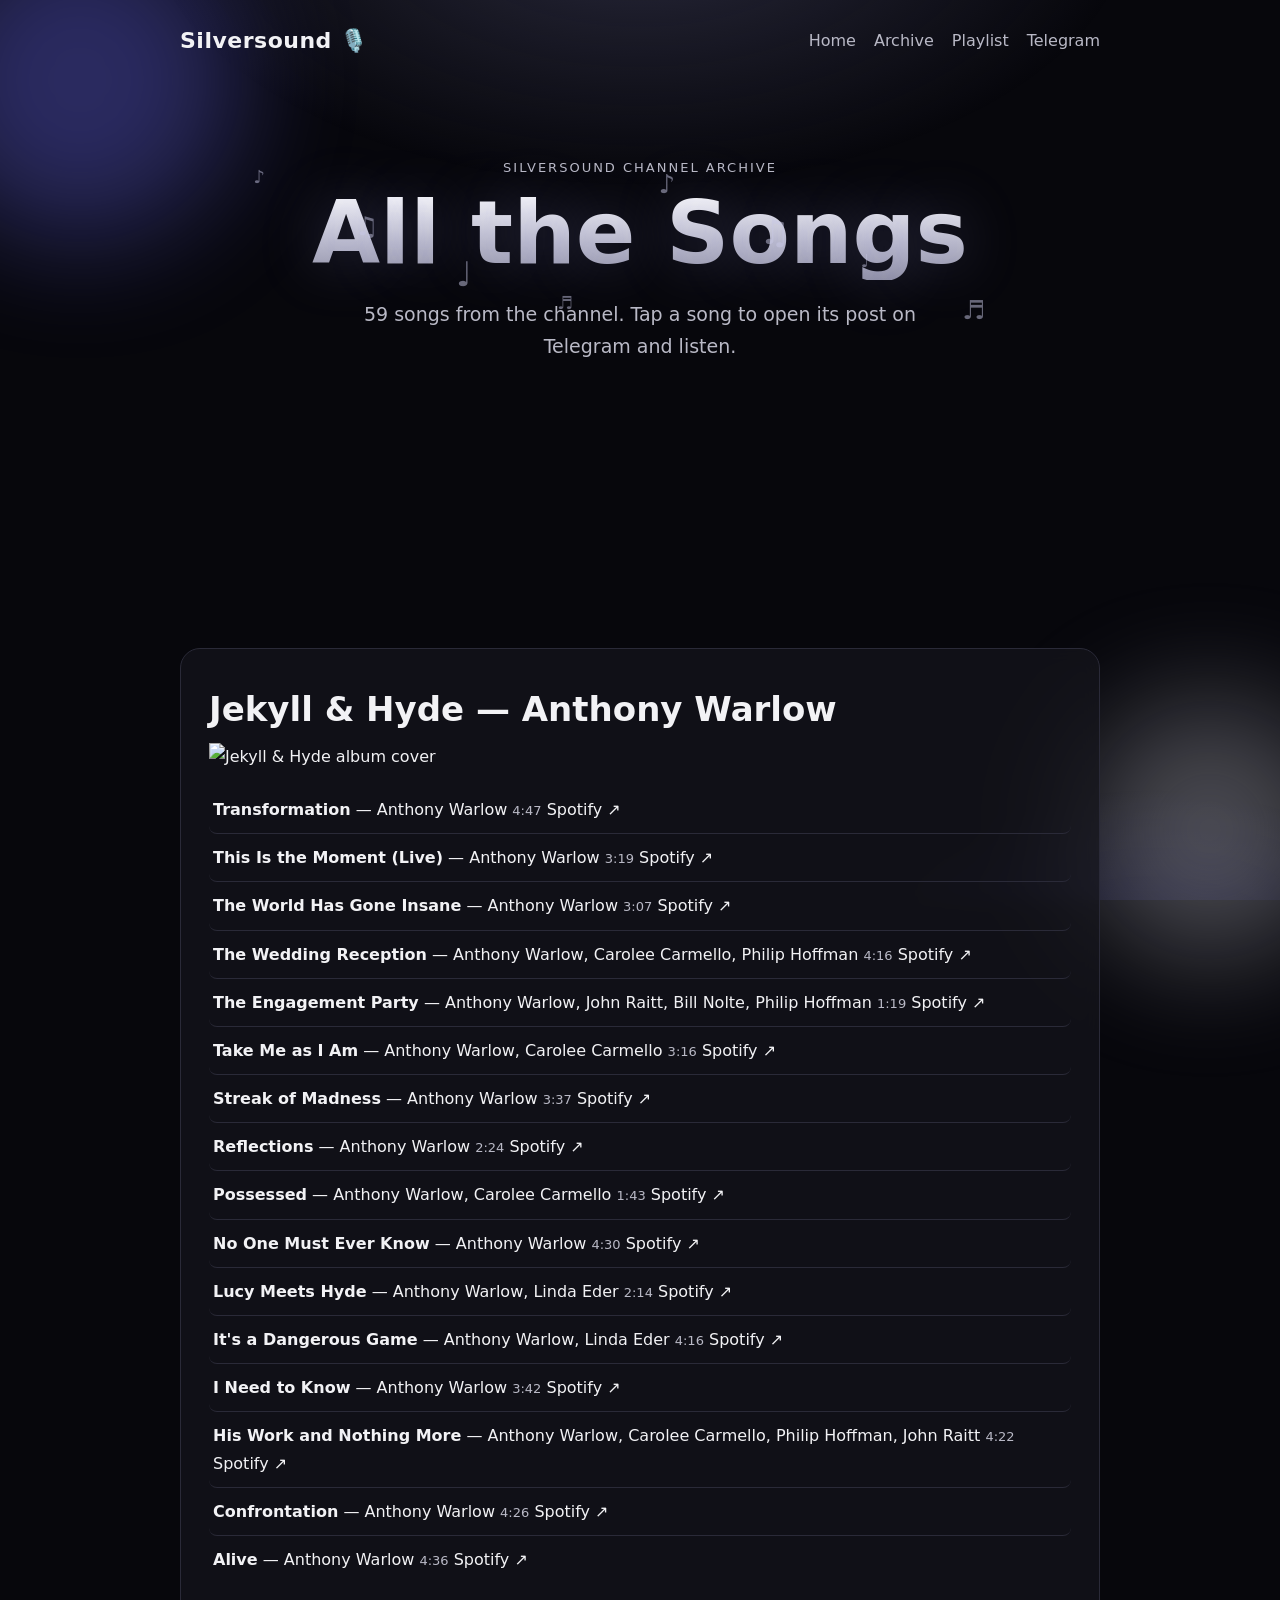
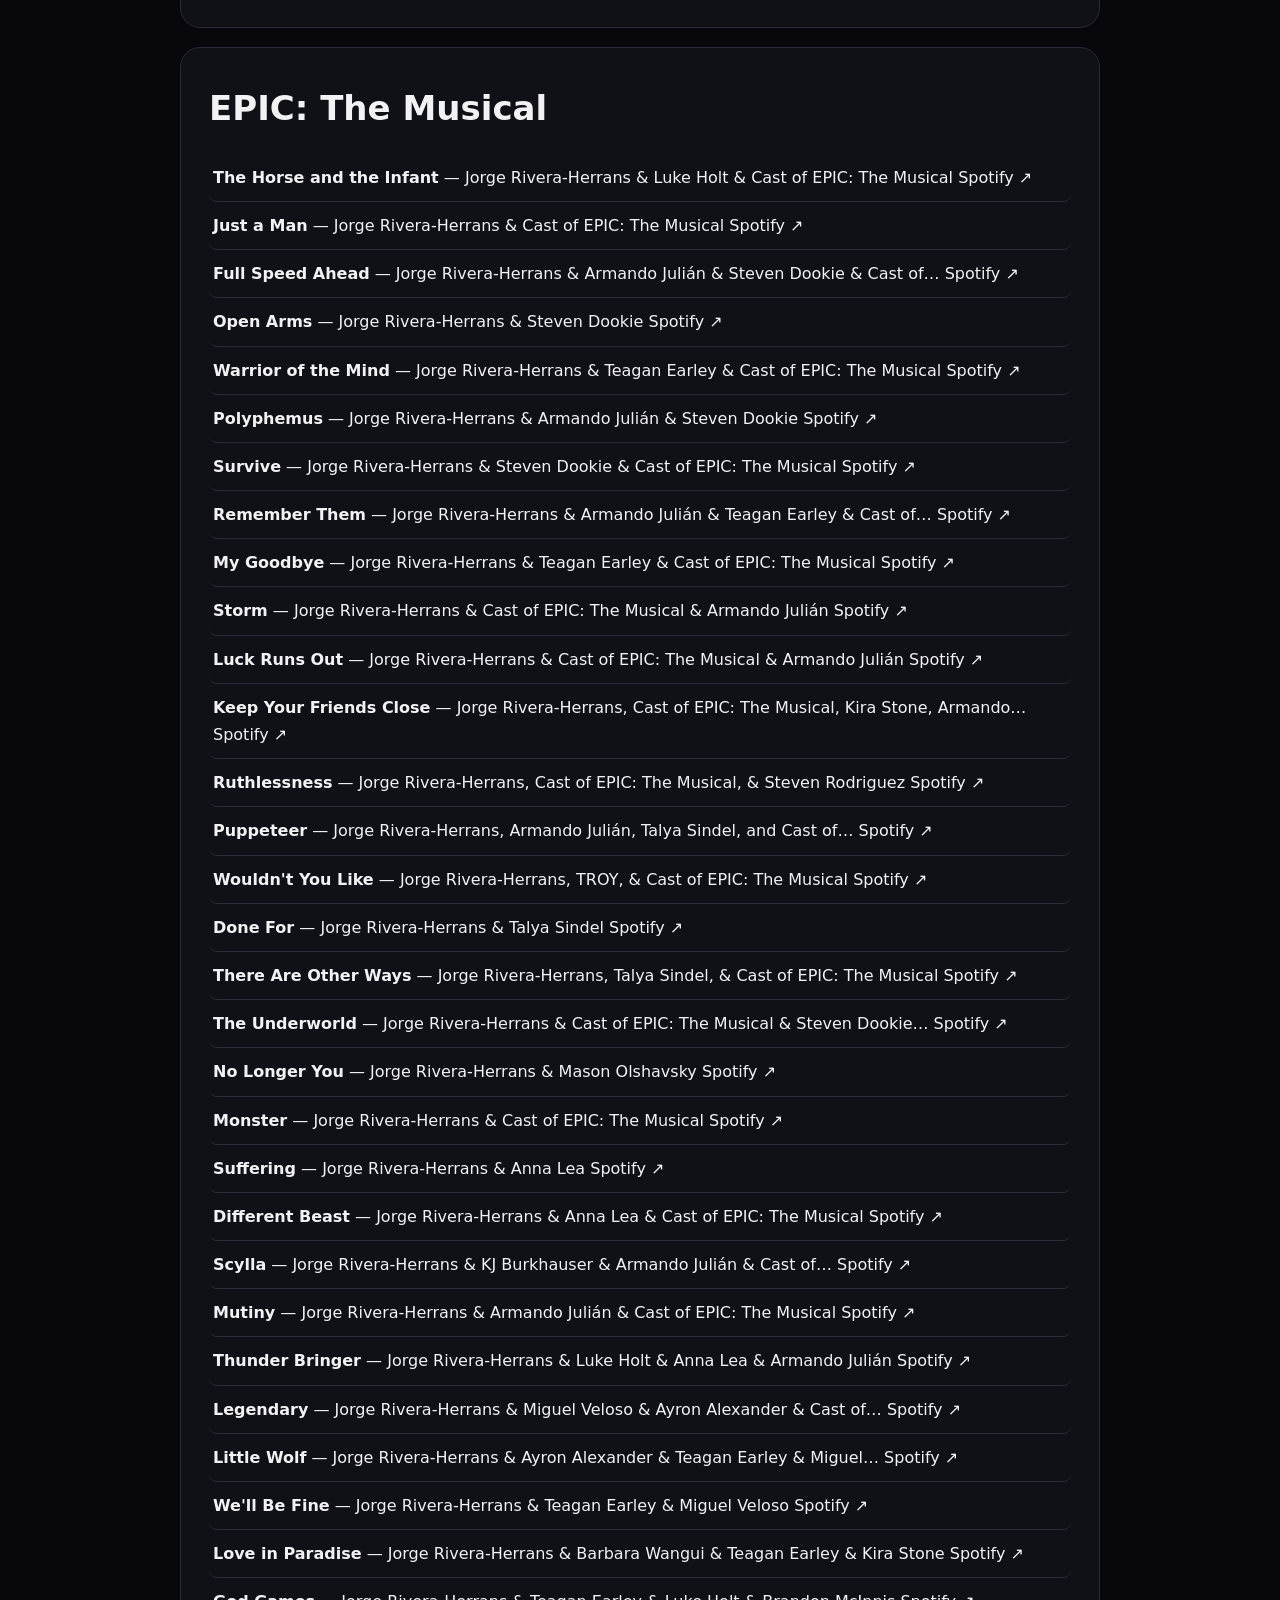
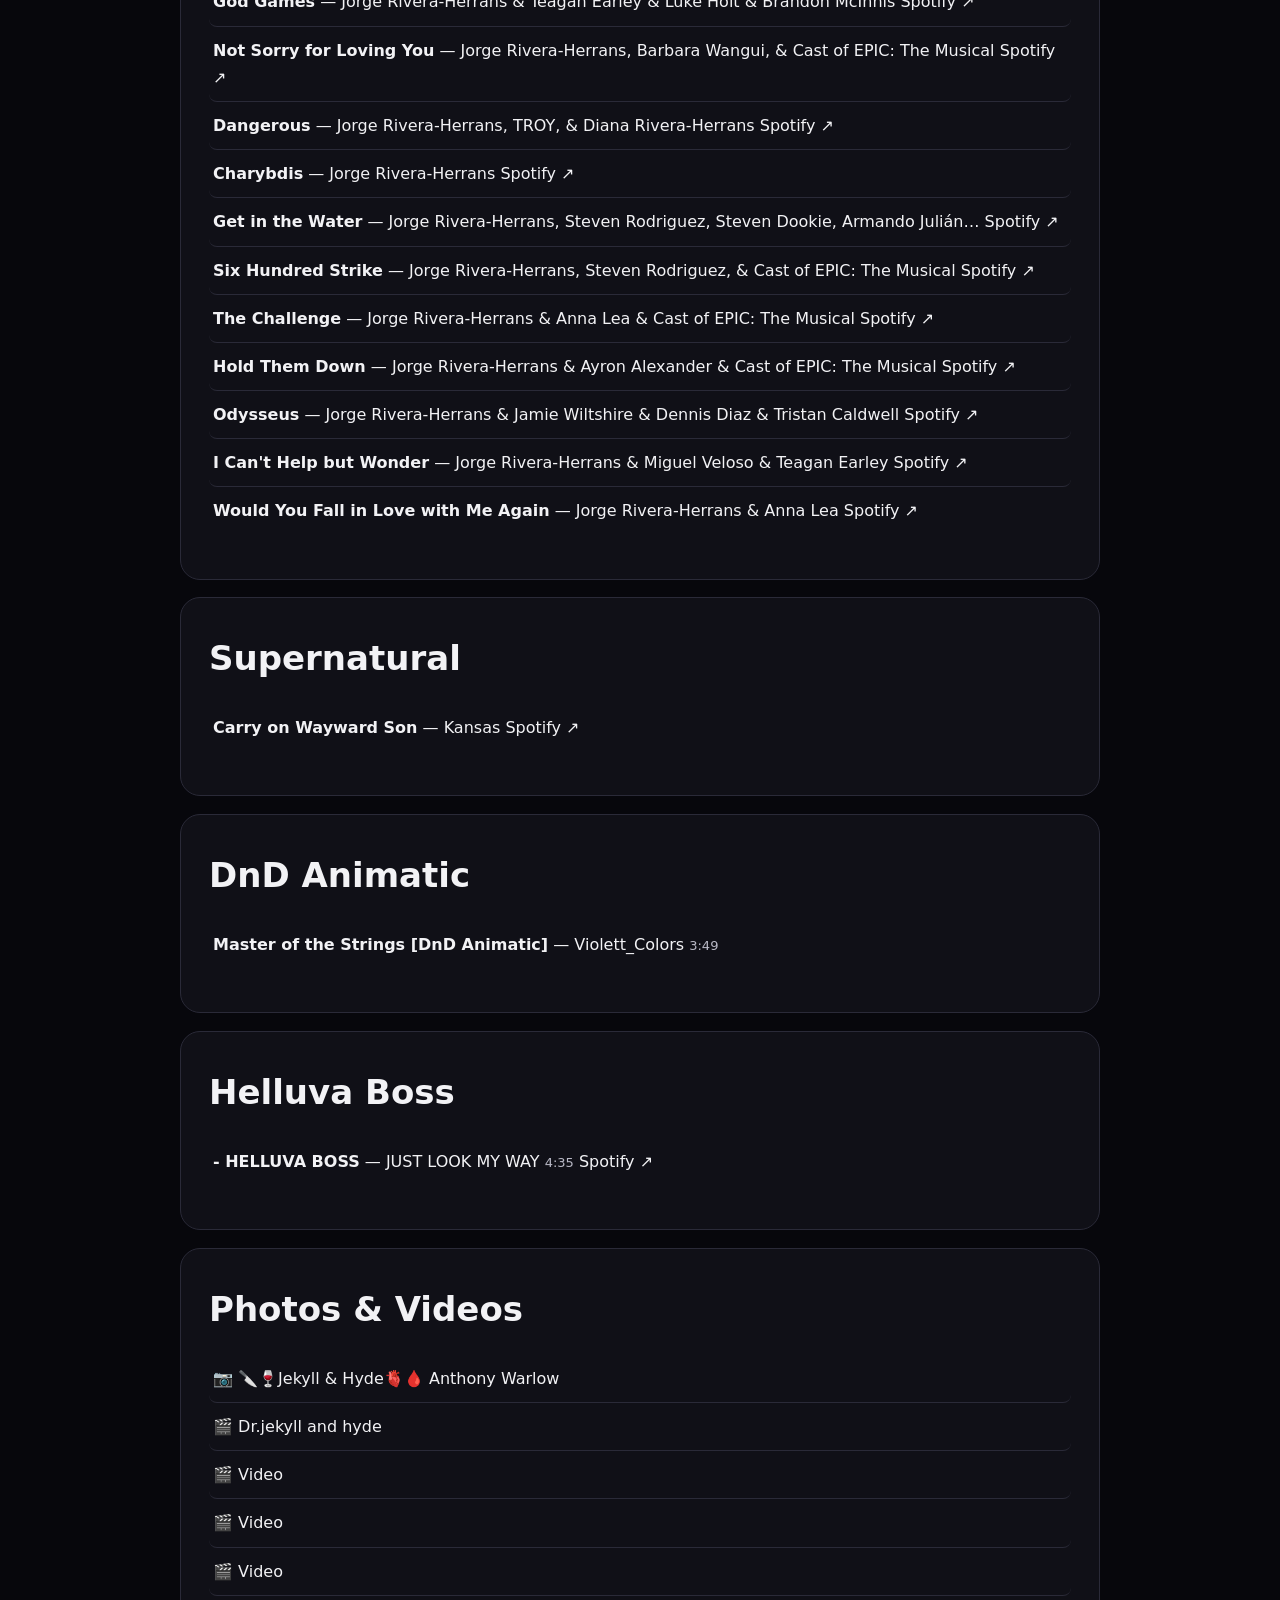
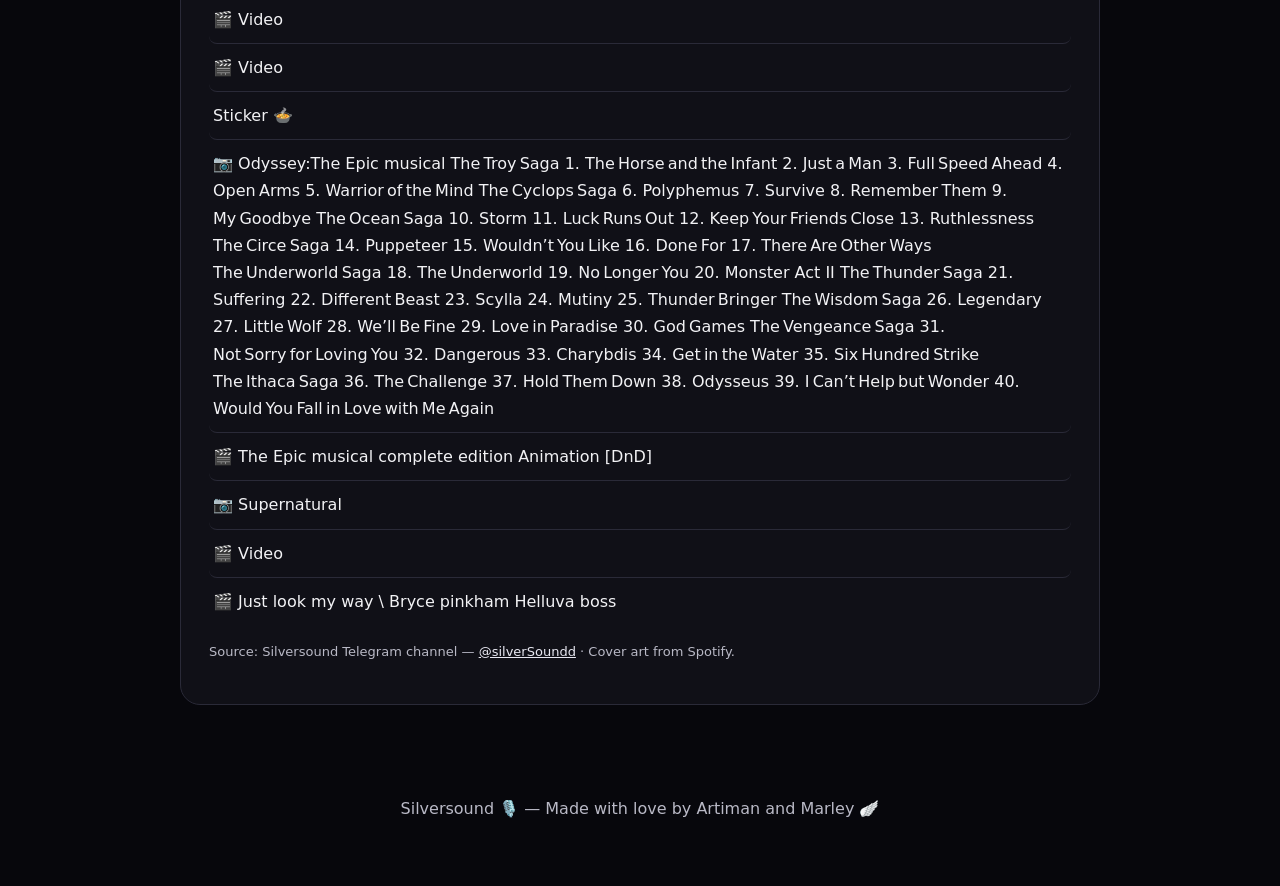
==== commit c62956d0: "Compact two-column song lists, Jekyll & Hyde album photo only: archive.html" ====
--- a/archive.html
+++ b/archive.html
@@ -32,87 +32,88 @@
     <section class="hero">
       <p class="eyebrow">Silversound Channel Archive</p>
       <h1>All the Songs</h1>
-      <p class="tagline">59 songs from the channel, each with its own Spotify cover art. Tap a song to open its post on Telegram and listen.</p>
+      <p class="tagline">59 songs from the channel. Tap a song to open its post on Telegram and listen.</p>
     </section>
     <div class="stage"><canvas id="scene" style="height:220px" aria-label="Spinning silver vinyl in 3D"></canvas></div>
     <section class="card"><h2>Jekyll &amp; Hyde — Anthony Warlow</h2>
-      <div class="song-grid">
-        <article class="song-card"><a href="https://t.me/silverSoundd/85" target="_blank" rel="noopener"><img class="cover" src="https://image-cdn-ak.spotifycdn.com/image/ab67616d00001e027f75afdf844294f9ee256294" alt="Transformation cover art" loading="lazy"></a><div class="song-body"><h3>Transformation</h3><p class="artist">Anthony Warlow <span class="muted">4:47</span></p><div class="song-links"><a class="btn small" href="https://t.me/silverSoundd/85" target="_blank" rel="noopener">Listen on Telegram ↗</a> <a class="btn small ghost" href="https://open.spotify.com/track/5m66PvmwpwDx97NyhBiUVk" target="_blank" rel="noopener">Spotify ↗</a></div></div></article>
-        <article class="song-card"><a href="https://t.me/silverSoundd/86" target="_blank" rel="noopener"><img class="cover" src="https://image-cdn-fa.spotifycdn.com/image/ab67616d00001e027f75afdf844294f9ee256294" alt="This Is the Moment (Live) cover art" loading="lazy"></a><div class="song-body"><h3>This Is the Moment (Live)</h3><p class="artist">Anthony Warlow <span class="muted">3:19</span></p><div class="song-links"><a class="btn small" href="https://t.me/silverSoundd/86" target="_blank" rel="noopener">Listen on Telegram ↗</a> <a class="btn small ghost" href="https://open.spotify.com/track/6akymVbxqJNJipAR41cRSv" target="_blank" rel="noopener">Spotify ↗</a></div></div></article>
-        <article class="song-card"><a href="https://t.me/silverSoundd/87" target="_blank" rel="noopener"><img class="cover" src="https://image-cdn-fa.spotifycdn.com/image/ab67616d00001e027f75afdf844294f9ee256294" alt="The World Has Gone Insane cover art" loading="lazy"></a><div class="song-body"><h3>The World Has Gone Insane</h3><p class="artist">Anthony Warlow <span class="muted">3:07</span></p><div class="song-links"><a class="btn small" href="https://t.me/silverSoundd/87" target="_blank" rel="noopener">Listen on Telegram ↗</a> <a class="btn small ghost" href="https://open.spotify.com/track/4JREUfBbmjftO1iJQWx2t2" target="_blank" rel="noopener">Spotify ↗</a></div></div></article>
-        <article class="song-card"><a href="https://t.me/silverSoundd/88" target="_blank" rel="noopener"><img class="cover" src="https://image-cdn-fa.spotifycdn.com/image/ab67616d00001e027f75afdf844294f9ee256294" alt="The Wedding Reception cover art" loading="lazy"></a><div class="song-body"><h3>The Wedding Reception</h3><p class="artist">Anthony Warlow, Carolee Carmello, Philip Hoffman <span class="muted">4:16</span></p><div class="song-links"><a class="btn small" href="https://t.me/silverSoundd/88" target="_blank" rel="noopener">Listen on Telegram ↗</a> <a class="btn small ghost" href="https://open.spotify.com/track/4FxrfGsjyuP0L9tk2ssA2d" target="_blank" rel="noopener">Spotify ↗</a></div></div></article>
-        <article class="song-card"><a href="https://t.me/silverSoundd/89" target="_blank" rel="noopener"><img class="cover" src="https://image-cdn-ak.spotifycdn.com/image/ab67616d00001e027f75afdf844294f9ee256294" alt="The Engagement Party cover art" loading="lazy"></a><div class="song-body"><h3>The Engagement Party</h3><p class="artist">Anthony Warlow, John Raitt, Bill Nolte, Philip Hoffman <span class="muted">1:19</span></p><div class="song-links"><a class="btn small" href="https://t.me/silverSoundd/89" target="_blank" rel="noopener">Listen on Telegram ↗</a> <a class="btn small ghost" href="https://open.spotify.com/track/6eCZuVUEZf4oWLks6x3qwq" target="_blank" rel="noopener">Spotify ↗</a></div></div></article>
-        <article class="song-card"><a href="https://t.me/silverSoundd/90" target="_blank" rel="noopener"><img class="cover" src="https://image-cdn-fa.spotifycdn.com/image/ab67616d00001e027f75afdf844294f9ee256294" alt="Take Me as I Am cover art" loading="lazy"></a><div class="song-body"><h3>Take Me as I Am</h3><p class="artist">Anthony Warlow, Carolee Carmello <span class="muted">3:16</span></p><div class="song-links"><a class="btn small" href="https://t.me/silverSoundd/90" target="_blank" rel="noopener">Listen on Telegram ↗</a> <a class="btn small ghost" href="https://open.spotify.com/track/0l2CH1eIQY07KB45QwI0nc" target="_blank" rel="noopener">Spotify ↗</a></div></div></article>
-        <article class="song-card"><a href="https://t.me/silverSoundd/91" target="_blank" rel="noopener"><img class="cover" src="https://image-cdn-fa.spotifycdn.com/image/ab67616d00001e027f75afdf844294f9ee256294" alt="Streak of Madness cover art" loading="lazy"></a><div class="song-body"><h3>Streak of Madness</h3><p class="artist">Anthony Warlow <span class="muted">3:37</span></p><div class="song-links"><a class="btn small" href="https://t.me/silverSoundd/91" target="_blank" rel="noopener">Listen on Telegram ↗</a> <a class="btn small ghost" href="https://open.spotify.com/track/68Wfo6ABHG8RdjZ5kxXOWA" target="_blank" rel="noopener">Spotify ↗</a></div></div></article>
-        <article class="song-card"><a href="https://t.me/silverSoundd/92" target="_blank" rel="noopener"><img class="cover" src="https://image-cdn-fa.spotifycdn.com/image/ab67616d00001e027f75afdf844294f9ee256294" alt="Reflections cover art" loading="lazy"></a><div class="song-body"><h3>Reflections</h3><p class="artist">Anthony Warlow <span class="muted">2:24</span></p><div class="song-links"><a class="btn small" href="https://t.me/silverSoundd/92" target="_blank" rel="noopener">Listen on Telegram ↗</a> <a class="btn small ghost" href="https://open.spotify.com/track/54jKZkgUTFBCj59eNWcXM9" target="_blank" rel="noopener">Spotify ↗</a></div></div></article>
-        <article class="song-card"><a href="https://t.me/silverSoundd/93" target="_blank" rel="noopener"><img class="cover" src="https://image-cdn-fa.spotifycdn.com/image/ab67616d00001e027f75afdf844294f9ee256294" alt="Possessed cover art" loading="lazy"></a><div class="song-body"><h3>Possessed</h3><p class="artist">Anthony Warlow, Carolee Carmello <span class="muted">1:43</span></p><div class="song-links"><a class="btn small" href="https://t.me/silverSoundd/93" target="_blank" rel="noopener">Listen on Telegram ↗</a> <a class="btn small ghost" href="https://open.spotify.com/track/4IxMM1Cn8S9mypIYcCTeDW" target="_blank" rel="noopener">Spotify ↗</a></div></div></article>
-        <article class="song-card"><a href="https://t.me/silverSoundd/94" target="_blank" rel="noopener"><img class="cover" src="https://image-cdn-fa.spotifycdn.com/image/ab67616d00001e027f75afdf844294f9ee256294" alt="No One Must Ever Know cover art" loading="lazy"></a><div class="song-body"><h3>No One Must Ever Know</h3><p class="artist">Anthony Warlow <span class="muted">4:30</span></p><div class="song-links"><a class="btn small" href="https://t.me/silverSoundd/94" target="_blank" rel="noopener">Listen on Telegram ↗</a> <a class="btn small ghost" href="https://open.spotify.com/track/1Ynz4q8xv2zjpu8z68EiQ9" target="_blank" rel="noopener">Spotify ↗</a></div></div></article>
-        <article class="song-card"><a href="https://t.me/silverSoundd/95" target="_blank" rel="noopener"><img class="cover" src="https://image-cdn-ak.spotifycdn.com/image/ab67616d00001e027f75afdf844294f9ee256294" alt="Lucy Meets Hyde cover art" loading="lazy"></a><div class="song-body"><h3>Lucy Meets Hyde</h3><p class="artist">Anthony Warlow, Linda Eder <span class="muted">2:14</span></p><div class="song-links"><a class="btn small" href="https://t.me/silverSoundd/95" target="_blank" rel="noopener">Listen on Telegram ↗</a> <a class="btn small ghost" href="https://open.spotify.com/track/2EsDZBYG5jnAC0l6s80aLh" target="_blank" rel="noopener">Spotify ↗</a></div></div></article>
-        <article class="song-card"><a href="https://t.me/silverSoundd/96" target="_blank" rel="noopener"><img class="cover" src="https://image-cdn-ak.spotifycdn.com/image/ab67616d00001e027f75afdf844294f9ee256294" alt="It&#x27;s a Dangerous Game cover art" loading="lazy"></a><div class="song-body"><h3>It&#x27;s a Dangerous Game</h3><p class="artist">Anthony Warlow, Linda Eder <span class="muted">4:16</span></p><div class="song-links"><a class="btn small" href="https://t.me/silverSoundd/96" target="_blank" rel="noopener">Listen on Telegram ↗</a> <a class="btn small ghost" href="https://open.spotify.com/track/62BFNspxjWOOVO1weODhsb" target="_blank" rel="noopener">Spotify ↗</a></div></div></article>
-        <article class="song-card"><a href="https://t.me/silverSoundd/97" target="_blank" rel="noopener"><img class="cover" src="https://image-cdn-ak.spotifycdn.com/image/ab67616d00001e027f75afdf844294f9ee256294" alt="I Need to Know cover art" loading="lazy"></a><div class="song-body"><h3>I Need to Know</h3><p class="artist">Anthony Warlow <span class="muted">3:42</span></p><div class="song-links"><a class="btn small" href="https://t.me/silverSoundd/97" target="_blank" rel="noopener">Listen on Telegram ↗</a> <a class="btn small ghost" href="https://open.spotify.com/track/5bC70rT8RNegGNf8ATLYpB" target="_blank" rel="noopener">Spotify ↗</a></div></div></article>
-        <article class="song-card"><a href="https://t.me/silverSoundd/98" target="_blank" rel="noopener"><img class="cover" src="https://image-cdn-fa.spotifycdn.com/image/ab67616d00001e027f75afdf844294f9ee256294" alt="His Work and Nothing More cover art" loading="lazy"></a><div class="song-body"><h3>His Work and Nothing More</h3><p class="artist">Anthony Warlow, Carolee Carmello, Philip Hoffman, John Raitt <span class="muted">4:22</span></p><div class="song-links"><a class="btn small" href="https://t.me/silverSoundd/98" target="_blank" rel="noopener">Listen on Telegram ↗</a> <a class="btn small ghost" href="https://open.spotify.com/track/4anNiqavpc8Wm7X67cEnzs" target="_blank" rel="noopener">Spotify ↗</a></div></div></article>
-        <article class="song-card"><a href="https://t.me/silverSoundd/99" target="_blank" rel="noopener"><img class="cover" src="https://image-cdn-fa.spotifycdn.com/image/ab67616d00001e027f75afdf844294f9ee256294" alt="Confrontation cover art" loading="lazy"></a><div class="song-body"><h3>Confrontation</h3><p class="artist">Anthony Warlow <span class="muted">4:26</span></p><div class="song-links"><a class="btn small" href="https://t.me/silverSoundd/99" target="_blank" rel="noopener">Listen on Telegram ↗</a> <a class="btn small ghost" href="https://open.spotify.com/track/5oLWroGhJvHACXQ5nEx692" target="_blank" rel="noopener">Spotify ↗</a></div></div></article>
-        <article class="song-card"><a href="https://t.me/silverSoundd/100" target="_blank" rel="noopener"><img class="cover" src="https://image-cdn-fa.spotifycdn.com/image/ab67616d00001e027f75afdf844294f9ee256294" alt="Alive cover art" loading="lazy"></a><div class="song-body"><h3>Alive</h3><p class="artist">Anthony Warlow <span class="muted">4:36</span></p><div class="song-links"><a class="btn small" href="https://t.me/silverSoundd/100" target="_blank" rel="noopener">Listen on Telegram ↗</a> <a class="btn small ghost" href="https://open.spotify.com/track/5q63CeN78e2JaFdhvLyNRz" target="_blank" rel="noopener">Spotify ↗</a></div></div></article>
-      </div>
+      <img class="album-cover" src="https://image-cdn-fa.spotifycdn.com/image/ab67616d00001e027f75afdf844294f9ee256294" alt="Jekyll &amp; Hyde album cover" loading="lazy">
+      <ul class="songs">
+        <li><a href="https://t.me/silverSoundd/85" target="_blank" rel="noopener"><strong>Transformation</strong> — Anthony Warlow</a> <span class="muted">4:47</span> <a class="mini-link" href="https://open.spotify.com/track/5m66PvmwpwDx97NyhBiUVk" target="_blank" rel="noopener">Spotify ↗</a></li>
+        <li><a href="https://t.me/silverSoundd/86" target="_blank" rel="noopener"><strong>This Is the Moment (Live)</strong> — Anthony Warlow</a> <span class="muted">3:19</span> <a class="mini-link" href="https://open.spotify.com/track/6akymVbxqJNJipAR41cRSv" target="_blank" rel="noopener">Spotify ↗</a></li>
+        <li><a href="https://t.me/silverSoundd/87" target="_blank" rel="noopener"><strong>The World Has Gone Insane</strong> — Anthony Warlow</a> <span class="muted">3:07</span> <a class="mini-link" href="https://open.spotify.com/track/4JREUfBbmjftO1iJQWx2t2" target="_blank" rel="noopener">Spotify ↗</a></li>
+        <li><a href="https://t.me/silverSoundd/88" target="_blank" rel="noopener"><strong>The Wedding Reception</strong> — Anthony Warlow, Carolee Carmello, Philip Hoffman</a> <span class="muted">4:16</span> <a class="mini-link" href="https://open.spotify.com/track/4FxrfGsjyuP0L9tk2ssA2d" target="_blank" rel="noopener">Spotify ↗</a></li>
+        <li><a href="https://t.me/silverSoundd/89" target="_blank" rel="noopener"><strong>The Engagement Party</strong> — Anthony Warlow, John Raitt, Bill Nolte, Philip Hoffman</a> <span class="muted">1:19</span> <a class="mini-link" href="https://open.spotify.com/track/6eCZuVUEZf4oWLks6x3qwq" target="_blank" rel="noopener">Spotify ↗</a></li>
+        <li><a href="https://t.me/silverSoundd/90" target="_blank" rel="noopener"><strong>Take Me as I Am</strong> — Anthony Warlow, Carolee Carmello</a> <span class="muted">3:16</span> <a class="mini-link" href="https://open.spotify.com/track/0l2CH1eIQY07KB45QwI0nc" target="_blank" rel="noopener">Spotify ↗</a></li>
+        <li><a href="https://t.me/silverSoundd/91" target="_blank" rel="noopener"><strong>Streak of Madness</strong> — Anthony Warlow</a> <span class="muted">3:37</span> <a class="mini-link" href="https://open.spotify.com/track/68Wfo6ABHG8RdjZ5kxXOWA" target="_blank" rel="noopener">Spotify ↗</a></li>
+        <li><a href="https://t.me/silverSoundd/92" target="_blank" rel="noopener"><strong>Reflections</strong> — Anthony Warlow</a> <span class="muted">2:24</span> <a class="mini-link" href="https://open.spotify.com/track/54jKZkgUTFBCj59eNWcXM9" target="_blank" rel="noopener">Spotify ↗</a></li>
+        <li><a href="https://t.me/silverSoundd/93" target="_blank" rel="noopener"><strong>Possessed</strong> — Anthony Warlow, Carolee Carmello</a> <span class="muted">1:43</span> <a class="mini-link" href="https://open.spotify.com/track/4IxMM1Cn8S9mypIYcCTeDW" target="_blank" rel="noopener">Spotify ↗</a></li>
+        <li><a href="https://t.me/silverSoundd/94" target="_blank" rel="noopener"><strong>No One Must Ever Know</strong> — Anthony Warlow</a> <span class="muted">4:30</span> <a class="mini-link" href="https://open.spotify.com/track/1Ynz4q8xv2zjpu8z68EiQ9" target="_blank" rel="noopener">Spotify ↗</a></li>
+        <li><a href="https://t.me/silverSoundd/95" target="_blank" rel="noopener"><strong>Lucy Meets Hyde</strong> — Anthony Warlow, Linda Eder</a> <span class="muted">2:14</span> <a class="mini-link" href="https://open.spotify.com/track/2EsDZBYG5jnAC0l6s80aLh" target="_blank" rel="noopener">Spotify ↗</a></li>
+        <li><a href="https://t.me/silverSoundd/96" target="_blank" rel="noopener"><strong>It&#x27;s a Dangerous Game</strong> — Anthony Warlow, Linda Eder</a> <span class="muted">4:16</span> <a class="mini-link" href="https://open.spotify.com/track/62BFNspxjWOOVO1weODhsb" target="_blank" rel="noopener">Spotify ↗</a></li>
+        <li><a href="https://t.me/silverSoundd/97" target="_blank" rel="noopener"><strong>I Need to Know</strong> — Anthony Warlow</a> <span class="muted">3:42</span> <a class="mini-link" href="https://open.spotify.com/track/5bC70rT8RNegGNf8ATLYpB" target="_blank" rel="noopener">Spotify ↗</a></li>
+        <li><a href="https://t.me/silverSoundd/98" target="_blank" rel="noopener"><strong>His Work and Nothing More</strong> — Anthony Warlow, Carolee Carmello, Philip Hoffman, John Raitt</a> <span class="muted">4:22</span> <a class="mini-link" href="https://open.spotify.com/track/4anNiqavpc8Wm7X67cEnzs" target="_blank" rel="noopener">Spotify ↗</a></li>
+        <li><a href="https://t.me/silverSoundd/99" target="_blank" rel="noopener"><strong>Confrontation</strong> — Anthony Warlow</a> <span class="muted">4:26</span> <a class="mini-link" href="https://open.spotify.com/track/5oLWroGhJvHACXQ5nEx692" target="_blank" rel="noopener">Spotify ↗</a></li>
+        <li><a href="https://t.me/silverSoundd/100" target="_blank" rel="noopener"><strong>Alive</strong> — Anthony Warlow</a> <span class="muted">4:36</span> <a class="mini-link" href="https://open.spotify.com/track/5q63CeN78e2JaFdhvLyNRz" target="_blank" rel="noopener">Spotify ↗</a></li>
+      </ul>
     </section>
     <section class="card"><h2>EPIC: The Musical</h2>
-      <div class="song-grid">
-        <article class="song-card"><a href="https://t.me/silverSoundd/110" target="_blank" rel="noopener"><img class="cover" src="https://image-cdn-fa.spotifycdn.com/image/ab67616d00001e02b1603c82eefee317a412d36b" alt="The Horse and the Infant cover art" loading="lazy"></a><div class="song-body"><h3>The Horse and the Infant</h3><p class="artist">Jorge Rivera-Herrans &amp; Luke Holt &amp; Cast of EPIC: The Musical </p><div class="song-links"><a class="btn small" href="https://t.me/silverSoundd/110" target="_blank" rel="noopener">Listen on Telegram ↗</a> <a class="btn small ghost" href="https://open.spotify.com/track/6GBKwWdmHaTqbguQgAYOIz" target="_blank" rel="noopener">Spotify ↗</a></div></div></article>
-        <article class="song-card"><a href="https://t.me/silverSoundd/111" target="_blank" rel="noopener"><img class="cover" src="https://image-cdn-fa.spotifycdn.com/image/ab67616d00001e02b1603c82eefee317a412d36b" alt="Just a Man cover art" loading="lazy"></a><div class="song-body"><h3>Just a Man</h3><p class="artist">Jorge Rivera-Herrans &amp; Cast of EPIC: The Musical </p><div class="song-links"><a class="btn small" href="https://t.me/silverSoundd/111" target="_blank" rel="noopener">Listen on Telegram ↗</a> <a class="btn small ghost" href="https://open.spotify.com/track/757cx0iJx1pcwLv4lnX39B" target="_blank" rel="noopener">Spotify ↗</a></div></div></article>
-        <article class="song-card"><a href="https://t.me/silverSoundd/112" target="_blank" rel="noopener"><img class="cover" src="https://image-cdn-fa.spotifycdn.com/image/ab67616d00001e02b1603c82eefee317a412d36b" alt="Full Speed Ahead cover art" loading="lazy"></a><div class="song-body"><h3>Full Speed Ahead</h3><p class="artist">Jorge Rivera-Herrans &amp; Armando Julián &amp; Steven Dookie &amp; Cast of… </p><div class="song-links"><a class="btn small" href="https://t.me/silverSoundd/112" target="_blank" rel="noopener">Listen on Telegram ↗</a> <a class="btn small ghost" href="https://open.spotify.com/track/3MNNWGsJPBHtaf1SiHQQdz" target="_blank" rel="noopener">Spotify ↗</a></div></div></article>
-        <article class="song-card"><a href="https://t.me/silverSoundd/113" target="_blank" rel="noopener"><img class="cover" src="https://image-cdn-fa.spotifycdn.com/image/ab67616d00001e02b1603c82eefee317a412d36b" alt="Open Arms cover art" loading="lazy"></a><div class="song-body"><h3>Open Arms</h3><p class="artist">Jorge Rivera-Herrans &amp; Steven Dookie </p><div class="song-links"><a class="btn small" href="https://t.me/silverSoundd/113" target="_blank" rel="noopener">Listen on Telegram ↗</a> <a class="btn small ghost" href="https://open.spotify.com/track/21gmvAVeqXiSUbvJPesXsL" target="_blank" rel="noopener">Spotify ↗</a></div></div></article>
-        <article class="song-card"><a href="https://t.me/silverSoundd/114" target="_blank" rel="noopener"><img class="cover" src="https://image-cdn-fa.spotifycdn.com/image/ab67616d00001e02b1603c82eefee317a412d36b" alt="Warrior of the Mind cover art" loading="lazy"></a><div class="song-body"><h3>Warrior of the Mind</h3><p class="artist">Jorge Rivera-Herrans &amp; Teagan Earley &amp; Cast of EPIC: The Musical </p><div class="song-links"><a class="btn small" href="https://t.me/silverSoundd/114" target="_blank" rel="noopener">Listen on Telegram ↗</a> <a class="btn small ghost" href="https://open.spotify.com/track/5vXTArFpG0hB1fdlVsf28f" target="_blank" rel="noopener">Spotify ↗</a></div></div></article>
-        <article class="song-card"><a href="https://t.me/silverSoundd/115" target="_blank" rel="noopener"><img class="cover" src="https://image-cdn-fa.spotifycdn.com/image/ab67616d00001e02ffe5e344274eb3ea5abcb77f" alt="Polyphemus cover art" loading="lazy"></a><div class="song-body"><h3>Polyphemus</h3><p class="artist">Jorge Rivera-Herrans &amp; Armando Julián &amp; Steven Dookie </p><div class="song-links"><a class="btn small" href="https://t.me/silverSoundd/115" target="_blank" rel="noopener">Listen on Telegram ↗</a> <a class="btn small ghost" href="https://open.spotify.com/track/0lnRu92EVrml9GwvzoDr1o" target="_blank" rel="noopener">Spotify ↗</a></div></div></article>
-        <article class="song-card"><a href="https://t.me/silverSoundd/116" target="_blank" rel="noopener"><img class="cover" src="https://image-cdn-fa.spotifycdn.com/image/ab67616d00001e02ffe5e344274eb3ea5abcb77f" alt="Survive cover art" loading="lazy"></a><div class="song-body"><h3>Survive</h3><p class="artist">Jorge Rivera-Herrans &amp; Steven Dookie &amp; Cast of EPIC: The Musical </p><div class="song-links"><a class="btn small" href="https://t.me/silverSoundd/116" target="_blank" rel="noopener">Listen on Telegram ↗</a> <a class="btn small ghost" href="https://open.spotify.com/track/0kdsEz5miDFg32sJc1TNSi" target="_blank" rel="noopener">Spotify ↗</a></div></div></article>
-        <article class="song-card"><a href="https://t.me/silverSoundd/117" target="_blank" rel="noopener"><img class="cover" src="https://image-cdn-ak.spotifycdn.com/image/ab67616d00001e02ffe5e344274eb3ea5abcb77f" alt="Remember Them cover art" loading="lazy"></a><div class="song-body"><h3>Remember Them</h3><p class="artist">Jorge Rivera-Herrans &amp; Armando Julián &amp; Teagan Earley &amp; Cast of… </p><div class="song-links"><a class="btn small" href="https://t.me/silverSoundd/117" target="_blank" rel="noopener">Listen on Telegram ↗</a> <a class="btn small ghost" href="https://open.spotify.com/track/4BFmYbz4aEv3TmUmhliD7O" target="_blank" rel="noopener">Spotify ↗</a></div></div></article>
-        <article class="song-card"><a href="https://t.me/silverSoundd/118" target="_blank" rel="noopener"><img class="cover" src="https://image-cdn-ak.spotifycdn.com/image/ab67616d00001e02ffe5e344274eb3ea5abcb77f" alt="My Goodbye cover art" loading="lazy"></a><div class="song-body"><h3>My Goodbye</h3><p class="artist">Jorge Rivera-Herrans &amp; Teagan Earley &amp; Cast of EPIC: The Musical </p><div class="song-links"><a class="btn small" href="https://t.me/silverSoundd/118" target="_blank" rel="noopener">Listen on Telegram ↗</a> <a class="btn small ghost" href="https://open.spotify.com/track/3VQMdY5HVbRf2YM2pjmbq2" target="_blank" rel="noopener">Spotify ↗</a></div></div></article>
-        <article class="song-card"><a href="https://t.me/silverSoundd/119" target="_blank" rel="noopener"><img class="cover" src="https://image-cdn-fa.spotifycdn.com/image/ab67616d00001e02aab8e079e15c7ef2f9259814" alt="Storm cover art" loading="lazy"></a><div class="song-body"><h3>Storm</h3><p class="artist">Jorge Rivera-Herrans &amp; Cast of EPIC: The Musical &amp; Armando Julián </p><div class="song-links"><a class="btn small" href="https://t.me/silverSoundd/119" target="_blank" rel="noopener">Listen on Telegram ↗</a> <a class="btn small ghost" href="https://open.spotify.com/track/78Z2qxKiT6mrJrNR8DecZ0" target="_blank" rel="noopener">Spotify ↗</a></div></div></article>
-        <article class="song-card"><a href="https://t.me/silverSoundd/120" target="_blank" rel="noopener"><img class="cover" src="https://image-cdn-fa.spotifycdn.com/image/ab67616d00001e02aab8e079e15c7ef2f9259814" alt="Luck Runs Out cover art" loading="lazy"></a><div class="song-body"><h3>Luck Runs Out</h3><p class="artist">Jorge Rivera-Herrans &amp; Cast of EPIC: The Musical &amp; Armando Julián </p><div class="song-links"><a class="btn small" href="https://t.me/silverSoundd/120" target="_blank" rel="noopener">Listen on Telegram ↗</a> <a class="btn small ghost" href="https://open.spotify.com/track/4EXwXh99qHAObiMKu9p222" target="_blank" rel="noopener">Spotify ↗</a></div></div></article>
-        <article class="song-card"><a href="https://t.me/silverSoundd/121" target="_blank" rel="noopener"><img class="cover" src="https://image-cdn-ak.spotifycdn.com/image/ab67616d00001e02aab8e079e15c7ef2f9259814" alt="Keep Your Friends Close cover art" loading="lazy"></a><div class="song-body"><h3>Keep Your Friends Close</h3><p class="artist">Jorge Rivera-Herrans, Cast of EPIC: The Musical, Kira Stone, Armando… </p><div class="song-links"><a class="btn small" href="https://t.me/silverSoundd/121" target="_blank" rel="noopener">Listen on Telegram ↗</a> <a class="btn small ghost" href="https://open.spotify.com/track/11u4Q89CWq1R3RKpiIFDz2" target="_blank" rel="noopener">Spotify ↗</a></div></div></article>
-        <article class="song-card"><a href="https://t.me/silverSoundd/122" target="_blank" rel="noopener"><img class="cover" src="https://image-cdn-fa.spotifycdn.com/image/ab67616d00001e02aab8e079e15c7ef2f9259814" alt="Ruthlessness cover art" loading="lazy"></a><div class="song-body"><h3>Ruthlessness</h3><p class="artist">Jorge Rivera-Herrans, Cast of EPIC: The Musical, &amp; Steven Rodriguez </p><div class="song-links"><a class="btn small" href="https://t.me/silverSoundd/122" target="_blank" rel="noopener">Listen on Telegram ↗</a> <a class="btn small ghost" href="https://open.spotify.com/track/5w4DNXyuAZhUO4y3erBg9G" target="_blank" rel="noopener">Spotify ↗</a></div></div></article>
-        <article class="song-card"><a href="https://t.me/silverSoundd/123" target="_blank" rel="noopener"><img class="cover" src="https://image-cdn-ak.spotifycdn.com/image/ab67616d00001e02f0b8c2fc25572acad60b0b09" alt="Puppeteer cover art" loading="lazy"></a><div class="song-body"><h3>Puppeteer</h3><p class="artist">Jorge Rivera-Herrans, Armando Julián, Talya Sindel, and Cast of… </p><div class="song-links"><a class="btn small" href="https://t.me/silverSoundd/123" target="_blank" rel="noopener">Listen on Telegram ↗</a> <a class="btn small ghost" href="https://open.spotify.com/track/2cKEla5yiK5J6XVeMv9nEo" target="_blank" rel="noopener">Spotify ↗</a></div></div></article>
-        <article class="song-card"><a href="https://t.me/silverSoundd/124" target="_blank" rel="noopener"><img class="cover" src="https://image-cdn-ak.spotifycdn.com/image/ab67616d00001e02f0b8c2fc25572acad60b0b09" alt="Wouldn&#x27;t You Like cover art" loading="lazy"></a><div class="song-body"><h3>Wouldn&#x27;t You Like</h3><p class="artist">Jorge Rivera-Herrans, TROY, &amp; Cast of EPIC: The Musical </p><div class="song-links"><a class="btn small" href="https://t.me/silverSoundd/124" target="_blank" rel="noopener">Listen on Telegram ↗</a> <a class="btn small ghost" href="https://open.spotify.com/track/1P6qJ2YZjVlsxO8JMiYUqw" target="_blank" rel="noopener">Spotify ↗</a></div></div></article>
-        <article class="song-card"><a href="https://t.me/silverSoundd/125" target="_blank" rel="noopener"><img class="cover" src="https://image-cdn-fa.spotifycdn.com/image/ab67616d00001e02f0b8c2fc25572acad60b0b09" alt="Done For cover art" loading="lazy"></a><div class="song-body"><h3>Done For</h3><p class="artist">Jorge Rivera-Herrans &amp; Talya Sindel </p><div class="song-links"><a class="btn small" href="https://t.me/silverSoundd/125" target="_blank" rel="noopener">Listen on Telegram ↗</a> <a class="btn small ghost" href="https://open.spotify.com/track/3MfTo3Q0ZCrhCsQJZ8u6iZ" target="_blank" rel="noopener">Spotify ↗</a></div></div></article>
-        <article class="song-card"><a href="https://t.me/silverSoundd/126" target="_blank" rel="noopener"><img class="cover" src="https://image-cdn-ak.spotifycdn.com/image/ab67616d00001e02f0b8c2fc25572acad60b0b09" alt="There Are Other Ways cover art" loading="lazy"></a><div class="song-body"><h3>There Are Other Ways</h3><p class="artist">Jorge Rivera-Herrans, Talya Sindel, &amp; Cast of EPIC: The Musical </p><div class="song-links"><a class="btn small" href="https://t.me/silverSoundd/126" target="_blank" rel="noopener">Listen on Telegram ↗</a> <a class="btn small ghost" href="https://open.spotify.com/track/6PpryYK6MtdDWoeGs67f39" target="_blank" rel="noopener">Spotify ↗</a></div></div></article>
-        <article class="song-card"><a href="https://t.me/silverSoundd/127" target="_blank" rel="noopener"><img class="cover" src="https://image-cdn-fa.spotifycdn.com/image/ab67616d00001e02fba95a78235cb1d98f516b20" alt="The Underworld cover art" loading="lazy"></a><div class="song-body"><h3>The Underworld</h3><p class="artist">Jorge Rivera-Herrans &amp; Cast of EPIC: The Musical &amp; Steven Dookie… </p><div class="song-links"><a class="btn small" href="https://t.me/silverSoundd/127" target="_blank" rel="noopener">Listen on Telegram ↗</a> <a class="btn small ghost" href="https://open.spotify.com/track/0GTzR6GgyRIF9nIyMDV0ke" target="_blank" rel="noopener">Spotify ↗</a></div></div></article>
-        <article class="song-card"><a href="https://t.me/silverSoundd/128" target="_blank" rel="noopener"><img class="cover" src="https://image-cdn-fa.spotifycdn.com/image/ab67616d00001e02fba95a78235cb1d98f516b20" alt="No Longer You cover art" loading="lazy"></a><div class="song-body"><h3>No Longer You</h3><p class="artist">Jorge Rivera-Herrans &amp; Mason Olshavsky </p><div class="song-links"><a class="btn small" href="https://t.me/silverSoundd/128" target="_blank" rel="noopener">Listen on Telegram ↗</a> <a class="btn small ghost" href="https://open.spotify.com/track/7Gxf7hWyHaQjCTXtqOkNNV" target="_blank" rel="noopener">Spotify ↗</a></div></div></article>
-        <article class="song-card"><a href="https://t.me/silverSoundd/129" target="_blank" rel="noopener"><img class="cover" src="https://image-cdn-fa.spotifycdn.com/image/ab67616d00001e02fba95a78235cb1d98f516b20" alt="Monster cover art" loading="lazy"></a><div class="song-body"><h3>Monster</h3><p class="artist">Jorge Rivera-Herrans &amp; Cast of EPIC: The Musical </p><div class="song-links"><a class="btn small" href="https://t.me/silverSoundd/129" target="_blank" rel="noopener">Listen on Telegram ↗</a> <a class="btn small ghost" href="https://open.spotify.com/track/2uakf4oX6yCvlcHrCunap0" target="_blank" rel="noopener">Spotify ↗</a></div></div></article>
-        <article class="song-card"><a href="https://t.me/silverSoundd/130" target="_blank" rel="noopener"><img class="cover" src="https://image-cdn-fa.spotifycdn.com/image/ab67616d00001e0257f349cadd503d500afca227" alt="Suffering cover art" loading="lazy"></a><div class="song-body"><h3>Suffering</h3><p class="artist">Jorge Rivera-Herrans &amp; Anna Lea </p><div class="song-links"><a class="btn small" href="https://t.me/silverSoundd/130" target="_blank" rel="noopener">Listen on Telegram ↗</a> <a class="btn small ghost" href="https://open.spotify.com/track/21oMo9u8Nca3FugaVXFGvu" target="_blank" rel="noopener">Spotify ↗</a></div></div></article>
-        <article class="song-card"><a href="https://t.me/silverSoundd/131" target="_blank" rel="noopener"><img class="cover" src="https://image-cdn-fa.spotifycdn.com/image/ab67616d00001e0257f349cadd503d500afca227" alt="Different Beast cover art" loading="lazy"></a><div class="song-body"><h3>Different Beast</h3><p class="artist">Jorge Rivera-Herrans &amp; Anna Lea &amp; Cast of EPIC: The Musical </p><div class="song-links"><a class="btn small" href="https://t.me/silverSoundd/131" target="_blank" rel="noopener">Listen on Telegram ↗</a> <a class="btn small ghost" href="https://open.spotify.com/track/4u4zx9ERn7iIeTskOCGKXI" target="_blank" rel="noopener">Spotify ↗</a></div></div></article>
-        <article class="song-card"><a href="https://t.me/silverSoundd/132" target="_blank" rel="noopener"><img class="cover" src="https://image-cdn-ak.spotifycdn.com/image/ab67616d00001e0257f349cadd503d500afca227" alt="Scylla cover art" loading="lazy"></a><div class="song-body"><h3>Scylla</h3><p class="artist">Jorge Rivera-Herrans &amp; KJ Burkhauser &amp; Armando Julián &amp; Cast of… </p><div class="song-links"><a class="btn small" href="https://t.me/silverSoundd/132" target="_blank" rel="noopener">Listen on Telegram ↗</a> <a class="btn small ghost" href="https://open.spotify.com/track/6yS62Dxd5Wgk77EsFqEj0y" target="_blank" rel="noopener">Spotify ↗</a></div></div></article>
-        <article class="song-card"><a href="https://t.me/silverSoundd/133" target="_blank" rel="noopener"><img class="cover" src="https://image-cdn-ak.spotifycdn.com/image/ab67616d00001e0257f349cadd503d500afca227" alt="Mutiny cover art" loading="lazy"></a><div class="song-body"><h3>Mutiny</h3><p class="artist">Jorge Rivera-Herrans &amp; Armando Julián &amp; Cast of EPIC: The Musical </p><div class="song-links"><a class="btn small" href="https://t.me/silverSoundd/133" target="_blank" rel="noopener">Listen on Telegram ↗</a> <a class="btn small ghost" href="https://open.spotify.com/track/5NqYUPWXefHQA5Q9Asgsxf" target="_blank" rel="noopener">Spotify ↗</a></div></div></article>
-        <article class="song-card"><a href="https://t.me/silverSoundd/134" target="_blank" rel="noopener"><img class="cover" src="https://image-cdn-ak.spotifycdn.com/image/ab67616d00001e0257f349cadd503d500afca227" alt="Thunder Bringer cover art" loading="lazy"></a><div class="song-body"><h3>Thunder Bringer</h3><p class="artist">Jorge Rivera-Herrans &amp; Luke Holt &amp; Anna Lea &amp; Armando Julián </p><div class="song-links"><a class="btn small" href="https://t.me/silverSoundd/134" target="_blank" rel="noopener">Listen on Telegram ↗</a> <a class="btn small ghost" href="https://open.spotify.com/track/70tUQzrtuWnshYEV0DXD5U" target="_blank" rel="noopener">Spotify ↗</a></div></div></article>
-        <article class="song-card"><a href="https://t.me/silverSoundd/135" target="_blank" rel="noopener"><img class="cover" src="https://image-cdn-fa.spotifycdn.com/image/ab67616d00001e02bbb2d972c9892dc91c626a62" alt="Legendary cover art" loading="lazy"></a><div class="song-body"><h3>Legendary</h3><p class="artist">Jorge Rivera-Herrans &amp; Miguel Veloso &amp; Ayron Alexander &amp; Cast of… </p><div class="song-links"><a class="btn small" href="https://t.me/silverSoundd/135" target="_blank" rel="noopener">Listen on Telegram ↗</a> <a class="btn small ghost" href="https://open.spotify.com/track/7pM9Mn8WdnjNjYEoMW93Nt" target="_blank" rel="noopener">Spotify ↗</a></div></div></article>
-        <article class="song-card"><a href="https://t.me/silverSoundd/136" target="_blank" rel="noopener"><img class="cover" src="https://image-cdn-fa.spotifycdn.com/image/ab67616d00001e02bbb2d972c9892dc91c626a62" alt="Little Wolf cover art" loading="lazy"></a><div class="song-body"><h3>Little Wolf</h3><p class="artist">Jorge Rivera-Herrans &amp; Ayron Alexander &amp; Teagan Earley &amp; Miguel… </p><div class="song-links"><a class="btn small" href="https://t.me/silverSoundd/136" target="_blank" rel="noopener">Listen on Telegram ↗</a> <a class="btn small ghost" href="https://open.spotify.com/track/6eVlPB1UhuyPUQSf9utzit" target="_blank" rel="noopener">Spotify ↗</a></div></div></article>
-        <article class="song-card"><a href="https://t.me/silverSoundd/137" target="_blank" rel="noopener"><img class="cover" src="https://image-cdn-ak.spotifycdn.com/image/ab67616d00001e02bbb2d972c9892dc91c626a62" alt="We&#x27;ll Be Fine cover art" loading="lazy"></a><div class="song-body"><h3>We&#x27;ll Be Fine</h3><p class="artist">Jorge Rivera-Herrans &amp; Teagan Earley &amp; Miguel Veloso </p><div class="song-links"><a class="btn small" href="https://t.me/silverSoundd/137" target="_blank" rel="noopener">Listen on Telegram ↗</a> <a class="btn small ghost" href="https://open.spotify.com/track/1f2014WFRKVIZxEUDoLgk0" target="_blank" rel="noopener">Spotify ↗</a></div></div></article>
-        <article class="song-card"><a href="https://t.me/silverSoundd/138" target="_blank" rel="noopener"><img class="cover" src="https://image-cdn-ak.spotifycdn.com/image/ab67616d00001e02bbb2d972c9892dc91c626a62" alt="Love in Paradise cover art" loading="lazy"></a><div class="song-body"><h3>Love in Paradise</h3><p class="artist">Jorge Rivera-Herrans &amp; Barbara Wangui &amp; Teagan Earley &amp; Kira Stone </p><div class="song-links"><a class="btn small" href="https://t.me/silverSoundd/138" target="_blank" rel="noopener">Listen on Telegram ↗</a> <a class="btn small ghost" href="https://open.spotify.com/track/3Hp8GJDsH3E7fumfAACH2k" target="_blank" rel="noopener">Spotify ↗</a></div></div></article>
-        <article class="song-card"><a href="https://t.me/silverSoundd/139" target="_blank" rel="noopener"><img class="cover" src="https://image-cdn-fa.spotifycdn.com/image/ab67616d00001e02bbb2d972c9892dc91c626a62" alt="God Games cover art" loading="lazy"></a><div class="song-body"><h3>God Games</h3><p class="artist">Jorge Rivera-Herrans &amp; Teagan Earley &amp; Luke Holt &amp; Brandon McInnis </p><div class="song-links"><a class="btn small" href="https://t.me/silverSoundd/139" target="_blank" rel="noopener">Listen on Telegram ↗</a> <a class="btn small ghost" href="https://open.spotify.com/track/2nTbWfwXlp9gK5u205Pcm1" target="_blank" rel="noopener">Spotify ↗</a></div></div></article>
-        <article class="song-card"><a href="https://t.me/silverSoundd/140" target="_blank" rel="noopener"><img class="cover" src="https://image-cdn-fa.spotifycdn.com/image/ab67616d00001e026e20dfbc1ea325ca55a783a5" alt="Not Sorry for Loving You cover art" loading="lazy"></a><div class="song-body"><h3>Not Sorry for Loving You</h3><p class="artist">Jorge Rivera-Herrans, Barbara Wangui, &amp; Cast of EPIC: The Musical </p><div class="song-links"><a class="btn small" href="https://t.me/silverSoundd/140" target="_blank" rel="noopener">Listen on Telegram ↗</a> <a class="btn small ghost" href="https://open.spotify.com/track/1mHD6G4fg3Xv5GHPbp1YPx" target="_blank" rel="noopener">Spotify ↗</a></div></div></article>
-        <article class="song-card"><a href="https://t.me/silverSoundd/141" target="_blank" rel="noopener"><img class="cover" src="https://image-cdn-fa.spotifycdn.com/image/ab67616d00001e026e20dfbc1ea325ca55a783a5" alt="Dangerous cover art" loading="lazy"></a><div class="song-body"><h3>Dangerous</h3><p class="artist">Jorge Rivera-Herrans, TROY, &amp; Diana Rivera-Herrans </p><div class="song-links"><a class="btn small" href="https://t.me/silverSoundd/141" target="_blank" rel="noopener">Listen on Telegram ↗</a> <a class="btn small ghost" href="https://open.spotify.com/track/2sxpbOUUSzRrms8vSZwxvo" target="_blank" rel="noopener">Spotify ↗</a></div></div></article>
-        <article class="song-card"><a href="https://t.me/silverSoundd/142" target="_blank" rel="noopener"><img class="cover" src="https://image-cdn-fa.spotifycdn.com/image/ab67616d00001e026e20dfbc1ea325ca55a783a5" alt="Charybdis cover art" loading="lazy"></a><div class="song-body"><h3>Charybdis</h3><p class="artist">Jorge Rivera-Herrans </p><div class="song-links"><a class="btn small" href="https://t.me/silverSoundd/142" target="_blank" rel="noopener">Listen on Telegram ↗</a> <a class="btn small ghost" href="https://open.spotify.com/track/0rPossxqbJSclBUFxvznoZ" target="_blank" rel="noopener">Spotify ↗</a></div></div></article>
-        <article class="song-card"><a href="https://t.me/silverSoundd/143" target="_blank" rel="noopener"><img class="cover" src="https://image-cdn-fa.spotifycdn.com/image/ab67616d00001e026e20dfbc1ea325ca55a783a5" alt="Get in the Water cover art" loading="lazy"></a><div class="song-body"><h3>Get in the Water</h3><p class="artist">Jorge Rivera-Herrans, Steven Rodriguez, Steven Dookie, Armando Julián… </p><div class="song-links"><a class="btn small" href="https://t.me/silverSoundd/143" target="_blank" rel="noopener">Listen on Telegram ↗</a> <a class="btn small ghost" href="https://open.spotify.com/track/4qTGOuXmoR7fk7dApMlQjG" target="_blank" rel="noopener">Spotify ↗</a></div></div></article>
-        <article class="song-card"><a href="https://t.me/silverSoundd/144" target="_blank" rel="noopener"><img class="cover" src="https://image-cdn-fa.spotifycdn.com/image/ab67616d00001e026e20dfbc1ea325ca55a783a5" alt="Six Hundred Strike cover art" loading="lazy"></a><div class="song-body"><h3>Six Hundred Strike</h3><p class="artist">Jorge Rivera-Herrans, Steven Rodriguez, &amp; Cast of EPIC: The Musical </p><div class="song-links"><a class="btn small" href="https://t.me/silverSoundd/144" target="_blank" rel="noopener">Listen on Telegram ↗</a> <a class="btn small ghost" href="https://open.spotify.com/track/6zhZeNc8MC9QyFyN2ZgBuz" target="_blank" rel="noopener">Spotify ↗</a></div></div></article>
-        <article class="song-card"><a href="https://t.me/silverSoundd/145" target="_blank" rel="noopener"><img class="cover" src="https://image-cdn-fa.spotifycdn.com/image/ab67616d00001e02eaa0deca83cb62bc2c8b2838" alt="The Challenge cover art" loading="lazy"></a><div class="song-body"><h3>The Challenge</h3><p class="artist">Jorge Rivera-Herrans &amp; Anna Lea &amp; Cast of EPIC: The Musical </p><div class="song-links"><a class="btn small" href="https://t.me/silverSoundd/145" target="_blank" rel="noopener">Listen on Telegram ↗</a> <a class="btn small ghost" href="https://open.spotify.com/track/2MfEPa673rIPzBUdwfqd0P" target="_blank" rel="noopener">Spotify ↗</a></div></div></article>
-        <article class="song-card"><a href="https://t.me/silverSoundd/146" target="_blank" rel="noopener"><img class="cover" src="https://image-cdn-fa.spotifycdn.com/image/ab67616d00001e02eaa0deca83cb62bc2c8b2838" alt="Hold Them Down cover art" loading="lazy"></a><div class="song-body"><h3>Hold Them Down</h3><p class="artist">Jorge Rivera-Herrans &amp; Ayron Alexander &amp; Cast of EPIC: The Musical </p><div class="song-links"><a class="btn small" href="https://t.me/silverSoundd/146" target="_blank" rel="noopener">Listen on Telegram ↗</a> <a class="btn small ghost" href="https://open.spotify.com/track/3lIgiul24q1uwE8l928s0w" target="_blank" rel="noopener">Spotify ↗</a></div></div></article>
-        <article class="song-card"><a href="https://t.me/silverSoundd/147" target="_blank" rel="noopener"><img class="cover" src="https://image-cdn-fa.spotifycdn.com/image/ab67616d00001e02eaa0deca83cb62bc2c8b2838" alt="Odysseus cover art" loading="lazy"></a><div class="song-body"><h3>Odysseus</h3><p class="artist">Jorge Rivera-Herrans &amp; Jamie Wiltshire &amp; Dennis Diaz &amp; Tristan Caldwell </p><div class="song-links"><a class="btn small" href="https://t.me/silverSoundd/147" target="_blank" rel="noopener">Listen on Telegram ↗</a> <a class="btn small ghost" href="https://open.spotify.com/track/6hmUgrhqDofXdvwvSOWNj5" target="_blank" rel="noopener">Spotify ↗</a></div></div></article>
-        <article class="song-card"><a href="https://t.me/silverSoundd/148" target="_blank" rel="noopener"><img class="cover" src="https://image-cdn-fa.spotifycdn.com/image/ab67616d00001e02eaa0deca83cb62bc2c8b2838" alt="I Can&#x27;t Help but Wonder cover art" loading="lazy"></a><div class="song-body"><h3>I Can&#x27;t Help but Wonder</h3><p class="artist">Jorge Rivera-Herrans &amp; Miguel Veloso &amp; Teagan Earley </p><div class="song-links"><a class="btn small" href="https://t.me/silverSoundd/148" target="_blank" rel="noopener">Listen on Telegram ↗</a> <a class="btn small ghost" href="https://open.spotify.com/track/5gf0PsMTswpUXqtRaM96aF" target="_blank" rel="noopener">Spotify ↗</a></div></div></article>
-        <article class="song-card"><a href="https://t.me/silverSoundd/149" target="_blank" rel="noopener"><img class="cover" src="https://image-cdn-fa.spotifycdn.com/image/ab67616d00001e02eaa0deca83cb62bc2c8b2838" alt="Would You Fall in Love with Me Again cover art" loading="lazy"></a><div class="song-body"><h3>Would You Fall in Love with Me Again</h3><p class="artist">Jorge Rivera-Herrans &amp; Anna Lea </p><div class="song-links"><a class="btn small" href="https://t.me/silverSoundd/149" target="_blank" rel="noopener">Listen on Telegram ↗</a> <a class="btn small ghost" href="https://open.spotify.com/track/3iYeXCdD3d0zlex2v0CpVt" target="_blank" rel="noopener">Spotify ↗</a></div></div></article>
-      </div>
+      <ul class="songs">
+        <li><a href="https://t.me/silverSoundd/110" target="_blank" rel="noopener"><strong>The Horse and the Infant</strong> — Jorge Rivera-Herrans &amp; Luke Holt &amp; Cast of EPIC: The Musical</a> <a class="mini-link" href="https://open.spotify.com/track/6GBKwWdmHaTqbguQgAYOIz" target="_blank" rel="noopener">Spotify ↗</a></li>
+        <li><a href="https://t.me/silverSoundd/111" target="_blank" rel="noopener"><strong>Just a Man</strong> — Jorge Rivera-Herrans &amp; Cast of EPIC: The Musical</a> <a class="mini-link" href="https://open.spotify.com/track/757cx0iJx1pcwLv4lnX39B" target="_blank" rel="noopener">Spotify ↗</a></li>
+        <li><a href="https://t.me/silverSoundd/112" target="_blank" rel="noopener"><strong>Full Speed Ahead</strong> — Jorge Rivera-Herrans &amp; Armando Julián &amp; Steven Dookie &amp; Cast of…</a> <a class="mini-link" href="https://open.spotify.com/track/3MNNWGsJPBHtaf1SiHQQdz" target="_blank" rel="noopener">Spotify ↗</a></li>
+        <li><a href="https://t.me/silverSoundd/113" target="_blank" rel="noopener"><strong>Open Arms</strong> — Jorge Rivera-Herrans &amp; Steven Dookie</a> <a class="mini-link" href="https://open.spotify.com/track/21gmvAVeqXiSUbvJPesXsL" target="_blank" rel="noopener">Spotify ↗</a></li>
+        <li><a href="https://t.me/silverSoundd/114" target="_blank" rel="noopener"><strong>Warrior of the Mind</strong> — Jorge Rivera-Herrans &amp; Teagan Earley &amp; Cast of EPIC: The Musical</a> <a class="mini-link" href="https://open.spotify.com/track/5vXTArFpG0hB1fdlVsf28f" target="_blank" rel="noopener">Spotify ↗</a></li>
+        <li><a href="https://t.me/silverSoundd/115" target="_blank" rel="noopener"><strong>Polyphemus</strong> — Jorge Rivera-Herrans &amp; Armando Julián &amp; Steven Dookie</a> <a class="mini-link" href="https://open.spotify.com/track/0lnRu92EVrml9GwvzoDr1o" target="_blank" rel="noopener">Spotify ↗</a></li>
+        <li><a href="https://t.me/silverSoundd/116" target="_blank" rel="noopener"><strong>Survive</strong> — Jorge Rivera-Herrans &amp; Steven Dookie &amp; Cast of EPIC: The Musical</a> <a class="mini-link" href="https://open.spotify.com/track/0kdsEz5miDFg32sJc1TNSi" target="_blank" rel="noopener">Spotify ↗</a></li>
+        <li><a href="https://t.me/silverSoundd/117" target="_blank" rel="noopener"><strong>Remember Them</strong> — Jorge Rivera-Herrans &amp; Armando Julián &amp; Teagan Earley &amp; Cast of…</a> <a class="mini-link" href="https://open.spotify.com/track/4BFmYbz4aEv3TmUmhliD7O" target="_blank" rel="noopener">Spotify ↗</a></li>
+        <li><a href="https://t.me/silverSoundd/118" target="_blank" rel="noopener"><strong>My Goodbye</strong> — Jorge Rivera-Herrans &amp; Teagan Earley &amp; Cast of EPIC: The Musical</a> <a class="mini-link" href="https://open.spotify.com/track/3VQMdY5HVbRf2YM2pjmbq2" target="_blank" rel="noopener">Spotify ↗</a></li>
+        <li><a href="https://t.me/silverSoundd/119" target="_blank" rel="noopener"><strong>Storm</strong> — Jorge Rivera-Herrans &amp; Cast of EPIC: The Musical &amp; Armando Julián</a> <a class="mini-link" href="https://open.spotify.com/track/78Z2qxKiT6mrJrNR8DecZ0" target="_blank" rel="noopener">Spotify ↗</a></li>
+        <li><a href="https://t.me/silverSoundd/120" target="_blank" rel="noopener"><strong>Luck Runs Out</strong> — Jorge Rivera-Herrans &amp; Cast of EPIC: The Musical &amp; Armando Julián</a> <a class="mini-link" href="https://open.spotify.com/track/4EXwXh99qHAObiMKu9p222" target="_blank" rel="noopener">Spotify ↗</a></li>
+        <li><a href="https://t.me/silverSoundd/121" target="_blank" rel="noopener"><strong>Keep Your Friends Close</strong> — Jorge Rivera-Herrans, Cast of EPIC: The Musical, Kira Stone, Armando…</a> <a class="mini-link" href="https://open.spotify.com/track/11u4Q89CWq1R3RKpiIFDz2" target="_blank" rel="noopener">Spotify ↗</a></li>
+        <li><a href="https://t.me/silverSoundd/122" target="_blank" rel="noopener"><strong>Ruthlessness</strong> — Jorge Rivera-Herrans, Cast of EPIC: The Musical, &amp; Steven Rodriguez</a> <a class="mini-link" href="https://open.spotify.com/track/5w4DNXyuAZhUO4y3erBg9G" target="_blank" rel="noopener">Spotify ↗</a></li>
+        <li><a href="https://t.me/silverSoundd/123" target="_blank" rel="noopener"><strong>Puppeteer</strong> — Jorge Rivera-Herrans, Armando Julián, Talya Sindel, and Cast of…</a> <a class="mini-link" href="https://open.spotify.com/track/2cKEla5yiK5J6XVeMv9nEo" target="_blank" rel="noopener">Spotify ↗</a></li>
+        <li><a href="https://t.me/silverSoundd/124" target="_blank" rel="noopener"><strong>Wouldn&#x27;t You Like</strong> — Jorge Rivera-Herrans, TROY, &amp; Cast of EPIC: The Musical</a> <a class="mini-link" href="https://open.spotify.com/track/1P6qJ2YZjVlsxO8JMiYUqw" target="_blank" rel="noopener">Spotify ↗</a></li>
+        <li><a href="https://t.me/silverSoundd/125" target="_blank" rel="noopener"><strong>Done For</strong> — Jorge Rivera-Herrans &amp; Talya Sindel</a> <a class="mini-link" href="https://open.spotify.com/track/3MfTo3Q0ZCrhCsQJZ8u6iZ" target="_blank" rel="noopener">Spotify ↗</a></li>
+        <li><a href="https://t.me/silverSoundd/126" target="_blank" rel="noopener"><strong>There Are Other Ways</strong> — Jorge Rivera-Herrans, Talya Sindel, &amp; Cast of EPIC: The Musical</a> <a class="mini-link" href="https://open.spotify.com/track/6PpryYK6MtdDWoeGs67f39" target="_blank" rel="noopener">Spotify ↗</a></li>
+        <li><a href="https://t.me/silverSoundd/127" target="_blank" rel="noopener"><strong>The Underworld</strong> — Jorge Rivera-Herrans &amp; Cast of EPIC: The Musical &amp; Steven Dookie…</a> <a class="mini-link" href="https://open.spotify.com/track/0GTzR6GgyRIF9nIyMDV0ke" target="_blank" rel="noopener">Spotify ↗</a></li>
+        <li><a href="https://t.me/silverSoundd/128" target="_blank" rel="noopener"><strong>No Longer You</strong> — Jorge Rivera-Herrans &amp; Mason Olshavsky</a> <a class="mini-link" href="https://open.spotify.com/track/7Gxf7hWyHaQjCTXtqOkNNV" target="_blank" rel="noopener">Spotify ↗</a></li>
+        <li><a href="https://t.me/silverSoundd/129" target="_blank" rel="noopener"><strong>Monster</strong> — Jorge Rivera-Herrans &amp; Cast of EPIC: The Musical</a> <a class="mini-link" href="https://open.spotify.com/track/2uakf4oX6yCvlcHrCunap0" target="_blank" rel="noopener">Spotify ↗</a></li>
+        <li><a href="https://t.me/silverSoundd/130" target="_blank" rel="noopener"><strong>Suffering</strong> — Jorge Rivera-Herrans &amp; Anna Lea</a> <a class="mini-link" href="https://open.spotify.com/track/21oMo9u8Nca3FugaVXFGvu" target="_blank" rel="noopener">Spotify ↗</a></li>
+        <li><a href="https://t.me/silverSoundd/131" target="_blank" rel="noopener"><strong>Different Beast</strong> — Jorge Rivera-Herrans &amp; Anna Lea &amp; Cast of EPIC: The Musical</a> <a class="mini-link" href="https://open.spotify.com/track/4u4zx9ERn7iIeTskOCGKXI" target="_blank" rel="noopener">Spotify ↗</a></li>
+        <li><a href="https://t.me/silverSoundd/132" target="_blank" rel="noopener"><strong>Scylla</strong> — Jorge Rivera-Herrans &amp; KJ Burkhauser &amp; Armando Julián &amp; Cast of…</a> <a class="mini-link" href="https://open.spotify.com/track/6yS62Dxd5Wgk77EsFqEj0y" target="_blank" rel="noopener">Spotify ↗</a></li>
+        <li><a href="https://t.me/silverSoundd/133" target="_blank" rel="noopener"><strong>Mutiny</strong> — Jorge Rivera-Herrans &amp; Armando Julián &amp; Cast of EPIC: The Musical</a> <a class="mini-link" href="https://open.spotify.com/track/5NqYUPWXefHQA5Q9Asgsxf" target="_blank" rel="noopener">Spotify ↗</a></li>
+        <li><a href="https://t.me/silverSoundd/134" target="_blank" rel="noopener"><strong>Thunder Bringer</strong> — Jorge Rivera-Herrans &amp; Luke Holt &amp; Anna Lea &amp; Armando Julián</a> <a class="mini-link" href="https://open.spotify.com/track/70tUQzrtuWnshYEV0DXD5U" target="_blank" rel="noopener">Spotify ↗</a></li>
+        <li><a href="https://t.me/silverSoundd/135" target="_blank" rel="noopener"><strong>Legendary</strong> — Jorge Rivera-Herrans &amp; Miguel Veloso &amp; Ayron Alexander &amp; Cast of…</a> <a class="mini-link" href="https://open.spotify.com/track/7pM9Mn8WdnjNjYEoMW93Nt" target="_blank" rel="noopener">Spotify ↗</a></li>
+        <li><a href="https://t.me/silverSoundd/136" target="_blank" rel="noopener"><strong>Little Wolf</strong> — Jorge Rivera-Herrans &amp; Ayron Alexander &amp; Teagan Earley &amp; Miguel…</a> <a class="mini-link" href="https://open.spotify.com/track/6eVlPB1UhuyPUQSf9utzit" target="_blank" rel="noopener">Spotify ↗</a></li>
+        <li><a href="https://t.me/silverSoundd/137" target="_blank" rel="noopener"><strong>We&#x27;ll Be Fine</strong> — Jorge Rivera-Herrans &amp; Teagan Earley &amp; Miguel Veloso</a> <a class="mini-link" href="https://open.spotify.com/track/1f2014WFRKVIZxEUDoLgk0" target="_blank" rel="noopener">Spotify ↗</a></li>
+        <li><a href="https://t.me/silverSoundd/138" target="_blank" rel="noopener"><strong>Love in Paradise</strong> — Jorge Rivera-Herrans &amp; Barbara Wangui &amp; Teagan Earley &amp; Kira Stone</a> <a class="mini-link" href="https://open.spotify.com/track/3Hp8GJDsH3E7fumfAACH2k" target="_blank" rel="noopener">Spotify ↗</a></li>
+        <li><a href="https://t.me/silverSoundd/139" target="_blank" rel="noopener"><strong>God Games</strong> — Jorge Rivera-Herrans &amp; Teagan Earley &amp; Luke Holt &amp; Brandon McInnis</a> <a class="mini-link" href="https://open.spotify.com/track/2nTbWfwXlp9gK5u205Pcm1" target="_blank" rel="noopener">Spotify ↗</a></li>
+        <li><a href="https://t.me/silverSoundd/140" target="_blank" rel="noopener"><strong>Not Sorry for Loving You</strong> — Jorge Rivera-Herrans, Barbara Wangui, &amp; Cast of EPIC: The Musical</a> <a class="mini-link" href="https://open.spotify.com/track/1mHD6G4fg3Xv5GHPbp1YPx" target="_blank" rel="noopener">Spotify ↗</a></li>
+        <li><a href="https://t.me/silverSoundd/141" target="_blank" rel="noopener"><strong>Dangerous</strong> — Jorge Rivera-Herrans, TROY, &amp; Diana Rivera-Herrans</a> <a class="mini-link" href="https://open.spotify.com/track/2sxpbOUUSzRrms8vSZwxvo" target="_blank" rel="noopener">Spotify ↗</a></li>
+        <li><a href="https://t.me/silverSoundd/142" target="_blank" rel="noopener"><strong>Charybdis</strong> — Jorge Rivera-Herrans</a> <a class="mini-link" href="https://open.spotify.com/track/0rPossxqbJSclBUFxvznoZ" target="_blank" rel="noopener">Spotify ↗</a></li>
+        <li><a href="https://t.me/silverSoundd/143" target="_blank" rel="noopener"><strong>Get in the Water</strong> — Jorge Rivera-Herrans, Steven Rodriguez, Steven Dookie, Armando Julián…</a> <a class="mini-link" href="https://open.spotify.com/track/4qTGOuXmoR7fk7dApMlQjG" target="_blank" rel="noopener">Spotify ↗</a></li>
+        <li><a href="https://t.me/silverSoundd/144" target="_blank" rel="noopener"><strong>Six Hundred Strike</strong> — Jorge Rivera-Herrans, Steven Rodriguez, &amp; Cast of EPIC: The Musical</a> <a class="mini-link" href="https://open.spotify.com/track/6zhZeNc8MC9QyFyN2ZgBuz" target="_blank" rel="noopener">Spotify ↗</a></li>
+        <li><a href="https://t.me/silverSoundd/145" target="_blank" rel="noopener"><strong>The Challenge</strong> — Jorge Rivera-Herrans &amp; Anna Lea &amp; Cast of EPIC: The Musical</a> <a class="mini-link" href="https://open.spotify.com/track/2MfEPa673rIPzBUdwfqd0P" target="_blank" rel="noopener">Spotify ↗</a></li>
+        <li><a href="https://t.me/silverSoundd/146" target="_blank" rel="noopener"><strong>Hold Them Down</strong> — Jorge Rivera-Herrans &amp; Ayron Alexander &amp; Cast of EPIC: The Musical</a> <a class="mini-link" href="https://open.spotify.com/track/3lIgiul24q1uwE8l928s0w" target="_blank" rel="noopener">Spotify ↗</a></li>
+        <li><a href="https://t.me/silverSoundd/147" target="_blank" rel="noopener"><strong>Odysseus</strong> — Jorge Rivera-Herrans &amp; Jamie Wiltshire &amp; Dennis Diaz &amp; Tristan Caldwell</a> <a class="mini-link" href="https://open.spotify.com/track/6hmUgrhqDofXdvwvSOWNj5" target="_blank" rel="noopener">Spotify ↗</a></li>
+        <li><a href="https://t.me/silverSoundd/148" target="_blank" rel="noopener"><strong>I Can&#x27;t Help but Wonder</strong> — Jorge Rivera-Herrans &amp; Miguel Veloso &amp; Teagan Earley</a> <a class="mini-link" href="https://open.spotify.com/track/5gf0PsMTswpUXqtRaM96aF" target="_blank" rel="noopener">Spotify ↗</a></li>
+        <li><a href="https://t.me/silverSoundd/149" target="_blank" rel="noopener"><strong>Would You Fall in Love with Me Again</strong> — Jorge Rivera-Herrans &amp; Anna Lea</a> <a class="mini-link" href="https://open.spotify.com/track/3iYeXCdD3d0zlex2v0CpVt" target="_blank" rel="noopener">Spotify ↗</a></li>
+      </ul>
     </section>
     <section class="card"><h2>Supernatural</h2>
-      <div class="song-grid">
-        <article class="song-card"><a href="https://t.me/silverSoundd/234" target="_blank" rel="noopener"><img class="cover" src="https://image-cdn-fa.spotifycdn.com/image/ab67616d00001e021be40e44db112e123e5e8b51" alt="Carry on Wayward Son cover art" loading="lazy"></a><div class="song-body"><h3>Carry on Wayward Son</h3><p class="artist">Kansas </p><div class="song-links"><a class="btn small" href="https://t.me/silverSoundd/234" target="_blank" rel="noopener">Listen on Telegram ↗</a> <a class="btn small ghost" href="https://open.spotify.com/track/4DMKwE2E2iYDKY01C335Uw" target="_blank" rel="noopener">Spotify ↗</a></div></div></article>
-      </div>
+      <ul class="songs">
+        <li><a href="https://t.me/silverSoundd/234" target="_blank" rel="noopener"><strong>Carry on Wayward Son</strong> — Kansas</a> <a class="mini-link" href="https://open.spotify.com/track/4DMKwE2E2iYDKY01C335Uw" target="_blank" rel="noopener">Spotify ↗</a></li>
+      </ul>
     </section>
     <section class="card"><h2>DnD Animatic</h2>
-      <div class="song-grid">
-        <article class="song-card"><a href="https://t.me/silverSoundd/238" target="_blank" rel="noopener"><div class="cover cover-fallback" aria-hidden="true">♪</div></a><div class="song-body"><h3>Master of the Strings [DnD Animatic]</h3><p class="artist">Violett_Colors <span class="muted">3:49</span></p><div class="song-links"><a class="btn small" href="https://t.me/silverSoundd/238" target="_blank" rel="noopener">Listen on Telegram ↗</a></div></div></article>
-      </div>
+      <ul class="songs">
+        <li><a href="https://t.me/silverSoundd/238" target="_blank" rel="noopener"><strong>Master of the Strings [DnD Animatic]</strong> — Violett_Colors</a> <span class="muted">3:49</span></li>
+      </ul>
     </section>
     <section class="card"><h2>Helluva Boss</h2>
-      <div class="song-grid">
-        <article class="song-card"><a href="https://t.me/silverSoundd/247" target="_blank" rel="noopener"><img class="cover" src="https://image-cdn-fa.spotifycdn.com/image/ab67616d00001e025c10d5627011a8f3c8dd010c" alt="- HELLUVA BOSS cover art" loading="lazy"></a><div class="song-body"><h3>- HELLUVA BOSS</h3><p class="artist">JUST LOOK MY WAY <span class="muted">4:35</span></p><div class="song-links"><a class="btn small" href="https://t.me/silverSoundd/247" target="_blank" rel="noopener">Listen on Telegram ↗</a> <a class="btn small ghost" href="https://open.spotify.com/track/1Exg1zQykA0QE0EvN1Mcay" target="_blank" rel="noopener">Spotify ↗</a></div></div></article>
-      </div>
+      <ul class="songs">
+        <li><a href="https://t.me/silverSoundd/247" target="_blank" rel="noopener"><strong>- HELLUVA BOSS</strong> — JUST LOOK MY WAY</a> <span class="muted">4:35</span> <a class="mini-link" href="https://open.spotify.com/track/1Exg1zQykA0QE0EvN1Mcay" target="_blank" rel="noopener">Spotify ↗</a></li>
+      </ul>
     </section>
     <section class="card"><h2>Photos &amp; Videos</h2>
       <ul class="songs">
--- a/styles.css
+++ b/styles.css
@@ -111,3 +111,21 @@
 @media (prefers-reduced-motion: reduce) {
   * { animation: none !important; transition: none !important; }
 }
+
+/* Square song cards — two per row */
+.song-grid { display: grid; grid-template-columns: repeat(2, 1fr); gap: 16px; margin-top: 16px; }
+.song-card { background: rgba(255, 255, 255, .03); border: 1px solid var(--line); border-radius: 16px; overflow: hidden; transition: transform .2s, box-shadow .2s; }
+.song-card:hover { transform: translateY(-4px); box-shadow: 0 12px 30px rgba(143, 143, 255, .18); }
+.song-card .cover { width: 100%; aspect-ratio: 1 / 1; object-fit: cover; display: block; }
+.cover-fallback { display: grid; place-items: center; font-size: 64px; color: var(--silver); background: linear-gradient(135deg, #1d1d28, #2a2a38); aspect-ratio: 1 / 1; }
+.song-body { padding: 14px 16px 16px; }
+.song-body h3 { margin: 0 0 4px; font-size: 17px; line-height: 1.3; }
+.song-body .artist { margin: 0 0 10px; font-size: 14px; }
+.song-links { display: flex; gap: 8px; flex-wrap: wrap; }
+.btn.small { padding: 8px 14px; font-size: 14px; }
+.btn.ghost { background: transparent; }
+@media (max-width: 480px) {
+  .song-grid { gap: 10px; }
+  .song-body { padding: 10px 12px 12px; }
+  .song-body h3 { font-size: 15px; }
+}
